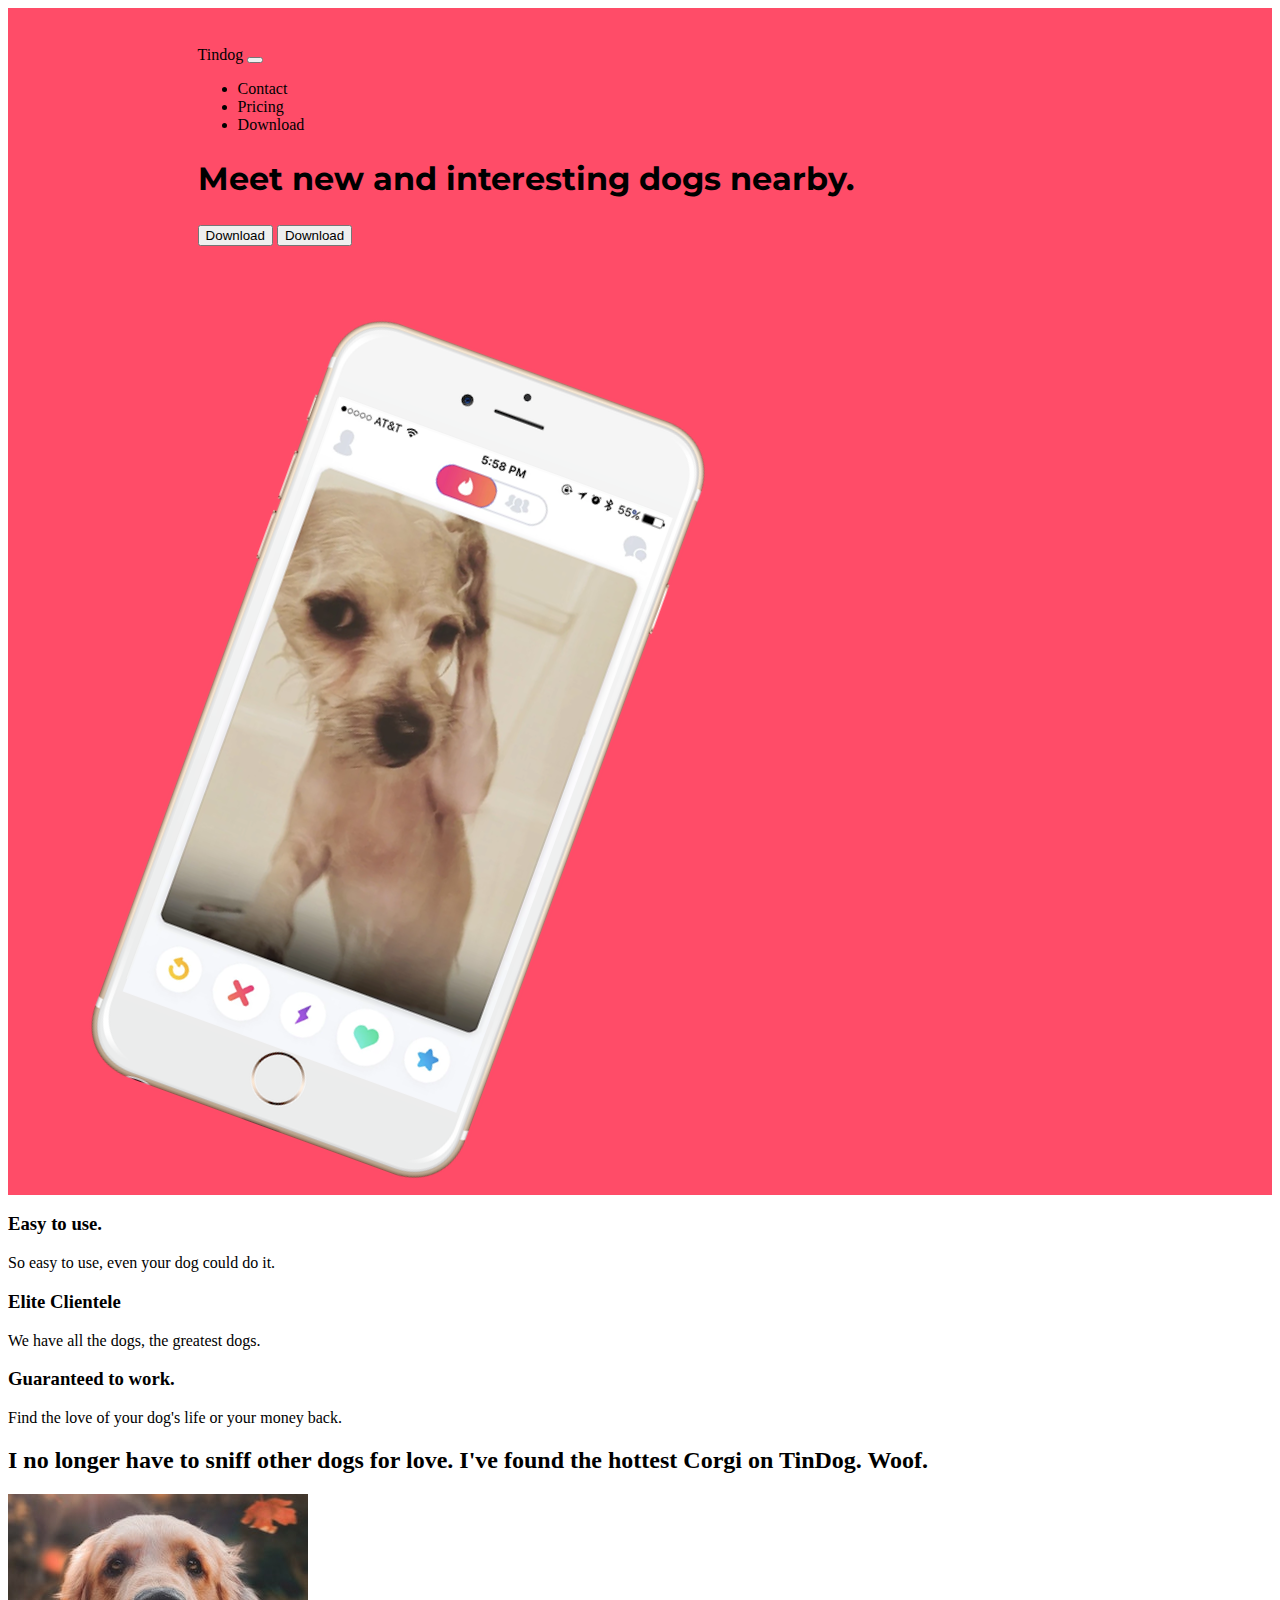
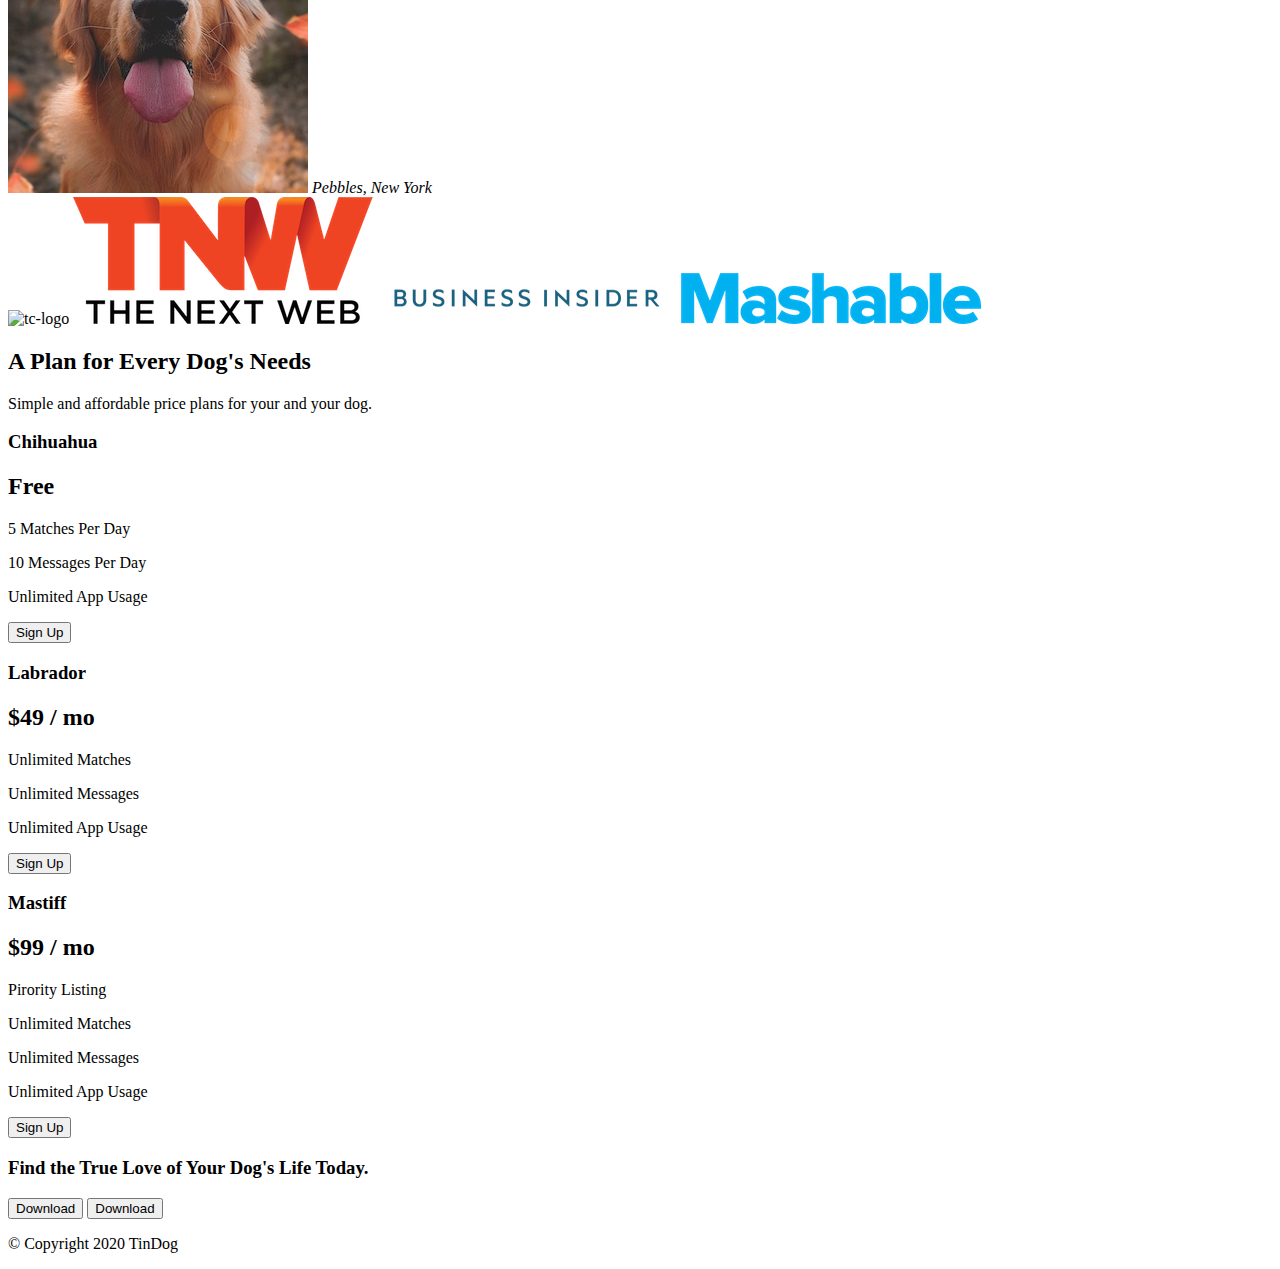
==== index.html @ 839de205 "c" ====
<!DOCTYPE html>
<html>
  <head>
    <meta charset="utf-8" />
    <title>TinDog</title>
    
    <!-- css stylesheets -->
    <link rel="stylesheet" href="css/styles.css" />
    <link rel="stylesheet" href="https://stackpath.bootstrapcdn.com/bootstrap/4.5.0/css/bootstrap.min.css" integrity="sha384-9aIt2nRpC12Uk9gS9baDl411NQApFmC26EwAOH8WgZl5MYYxFfc+NcPb1dKGj7Sk" crossorigin="anonymous"/>

    <!-- google fonts -->
    <link href="https://fonts.googleapis.com/css2?family=Montserrat:wght@900&family=Ubuntu&display=swap" rel="stylesheet">

    <!-- fontawesome -->
    <script src="https://kit.fontawesome.com/fb47c60c0a.js" crossorigin="anonymous"></script>
    
    <!-- bootstrap scripts -->
    <script src="https://code.jquery.com/jquery-3.5.1.slim.min.js" integrity="sha384-DfXdz2htPH0lsSSs5nCTpuj/zy4C+OGpamoFVy38MVBnE+IbbVYUew+OrCXaRkfj" crossorigin="anonymous"></script>
    <script src="https://cdn.jsdelivr.net/npm/popper.js@1.16.0/dist/umd/popper.min.js" integrity="sha384-Q6E9RHvbIyZFJoft+2mJbHaEWldlvI9IOYy5n3zV9zzTtmI3UksdQRVvoxMfooAo" crossorigin="anonymous"></script>
    <script src="https://stackpath.bootstrapcdn.com/bootstrap/4.5.0/js/bootstrap.min.js" integrity="sha384-OgVRvuATP1z7JjHLkuOU7Xw704+h835Lr+6QL9UvYjZE3Ipu6Tp75j7Bh/kR0JKI" crossorigin="anonymous"></script>
     
  </head>

  <body>
    <section id="title">
      <div class="container-fluid">
        <!-- Nav Bar -->
        <nav class="navbar navbar-expand-lg navbar-dark">
          <a class="navbar-brand">Tindog</a>
          <button
            class="navbar-toggler"
            type="button"
            data-toggle="collapse"
            data-target="#navbarSupportedContent"
            aria-controls="navbarSupportedContent"
            aria-expanded="false"
            aria-label="Toggle navigation"
          >
            <span class="navbar-toggler-icon"></span>
          </button>
          <div class="collapse navbar-collapse" id="navbarSupportedContent">
            <ul class="navbar-nav ml-auto">
              <li class="nav-item">
                <a class="nav-link">Contact</a>
              </li>
              <li class="nav-item">
                <a class="nav-link">Pricing</a>
              </li>
              <li class="nav-item">
                <a class="nav-link">Download</a>
              </li>
            </ul>
          </div>
        </nav>

        <!-- Title -->

        <div class="row">
          <div class="col-lg-6">
            <h1>Meet new and interesting dogs nearby.</h1>
            <button class="btn btn-dark btn-lg" type="button"><i class="fab fa-apple"></i> Download</button>
            <button class="btn btn-outline-light btn-lg" type="button"><i class="fab fa-google-play"></i> Download</button>
          </div>

          <div class="col-lg-6">
            <img class="rotate" src="images/iphone6.png" alt="iphone-mockup" />
          </div>
        </div>
      </div>
    </section>

    <!-- Features -->

    <section id="features">
      <h3>Easy to use.</h3>
      <p>So easy to use, even your dog could do it.</p>

      <h3>Elite Clientele</h3>
      <p>We have all the dogs, the greatest dogs.</p>

      <h3>Guaranteed to work.</h3>
      <p>Find the love of your dog's life or your money back.</p>
    </section>

    <!-- Testimonials -->

    <section id="testimonials">
      <h2>
        I no longer have to sniff other dogs for love. I've found the hottest
        Corgi on TinDog. Woof.
      </h2>
      <img src="images/dog-img.jpg" alt="dog-profile" />
      <em>Pebbles, New York</em>

      <!-- <h2 class="testimonial-text">My dog used to be so lonely, but with TinDog's help, they've found the love of their life. I think.</h2>
    <img class="testimonial-image" src="images/lady-img.jpg" alt="lady-profile">
    <em>Beverly, Illinois</em> -->
    </section>

    <!-- Press -->

    <section id="press">
      <img src="images/techcrunch.png" alt="tc-logo" />
      <img src="images/tnw.png" alt="tnw-logo" />
      <img src="images/bizinsider.png" alt="biz-insider-logo" />
      <img src="images/mashable.png" alt="mashable-logo" />
    </section>

    <!-- Pricing -->

    <section id="pricing">
      <h2>A Plan for Every Dog's Needs</h2>
      <p>Simple and affordable price plans for your and your dog.</p>

      <h3>Chihuahua</h3>
      <h2>Free</h2>
      <p>5 Matches Per Day</p>
      <p>10 Messages Per Day</p>
      <p>Unlimited App Usage</p>
      <button type="button">Sign Up</button>

      <h3>Labrador</h3>
      <h2>$49 / mo</h2>
      <p>Unlimited Matches</p>
      <p>Unlimited Messages</p>
      <p>Unlimited App Usage</p>
      <button type="button">Sign Up</button>

      <h3>Mastiff</h3>
      <h2>$99 / mo</h2>
      <p>Pirority Listing</p>
      <p>Unlimited Matches</p>
      <p>Unlimited Messages</p>
      <p>Unlimited App Usage</p>
      <button type="button">Sign Up</button>
    </section>

    <!-- Call to Action -->

    <section id="cta">
      <h3>Find the True Love of Your Dog's Life Today.</h3>
      <button type="button">Download</button>
      <button type="button">Download</button>
    </section>

    <!-- Footer -->

    <footer id="footer">
      <p>© Copyright 2020 TinDog</p>
    </footer>
  </body>
</html>
---- css/styles.css ----
img.rotate{
    margin-top: 100px;
    transform: rotate(20deg);
}

h1{
    font-family: "Montserrat";
    size: 3rem;
    line-height: 1.5;
}

#title{
    background-color: #ff4c68;
}

.container-fluid{
   padding: 3% 15%; 
}
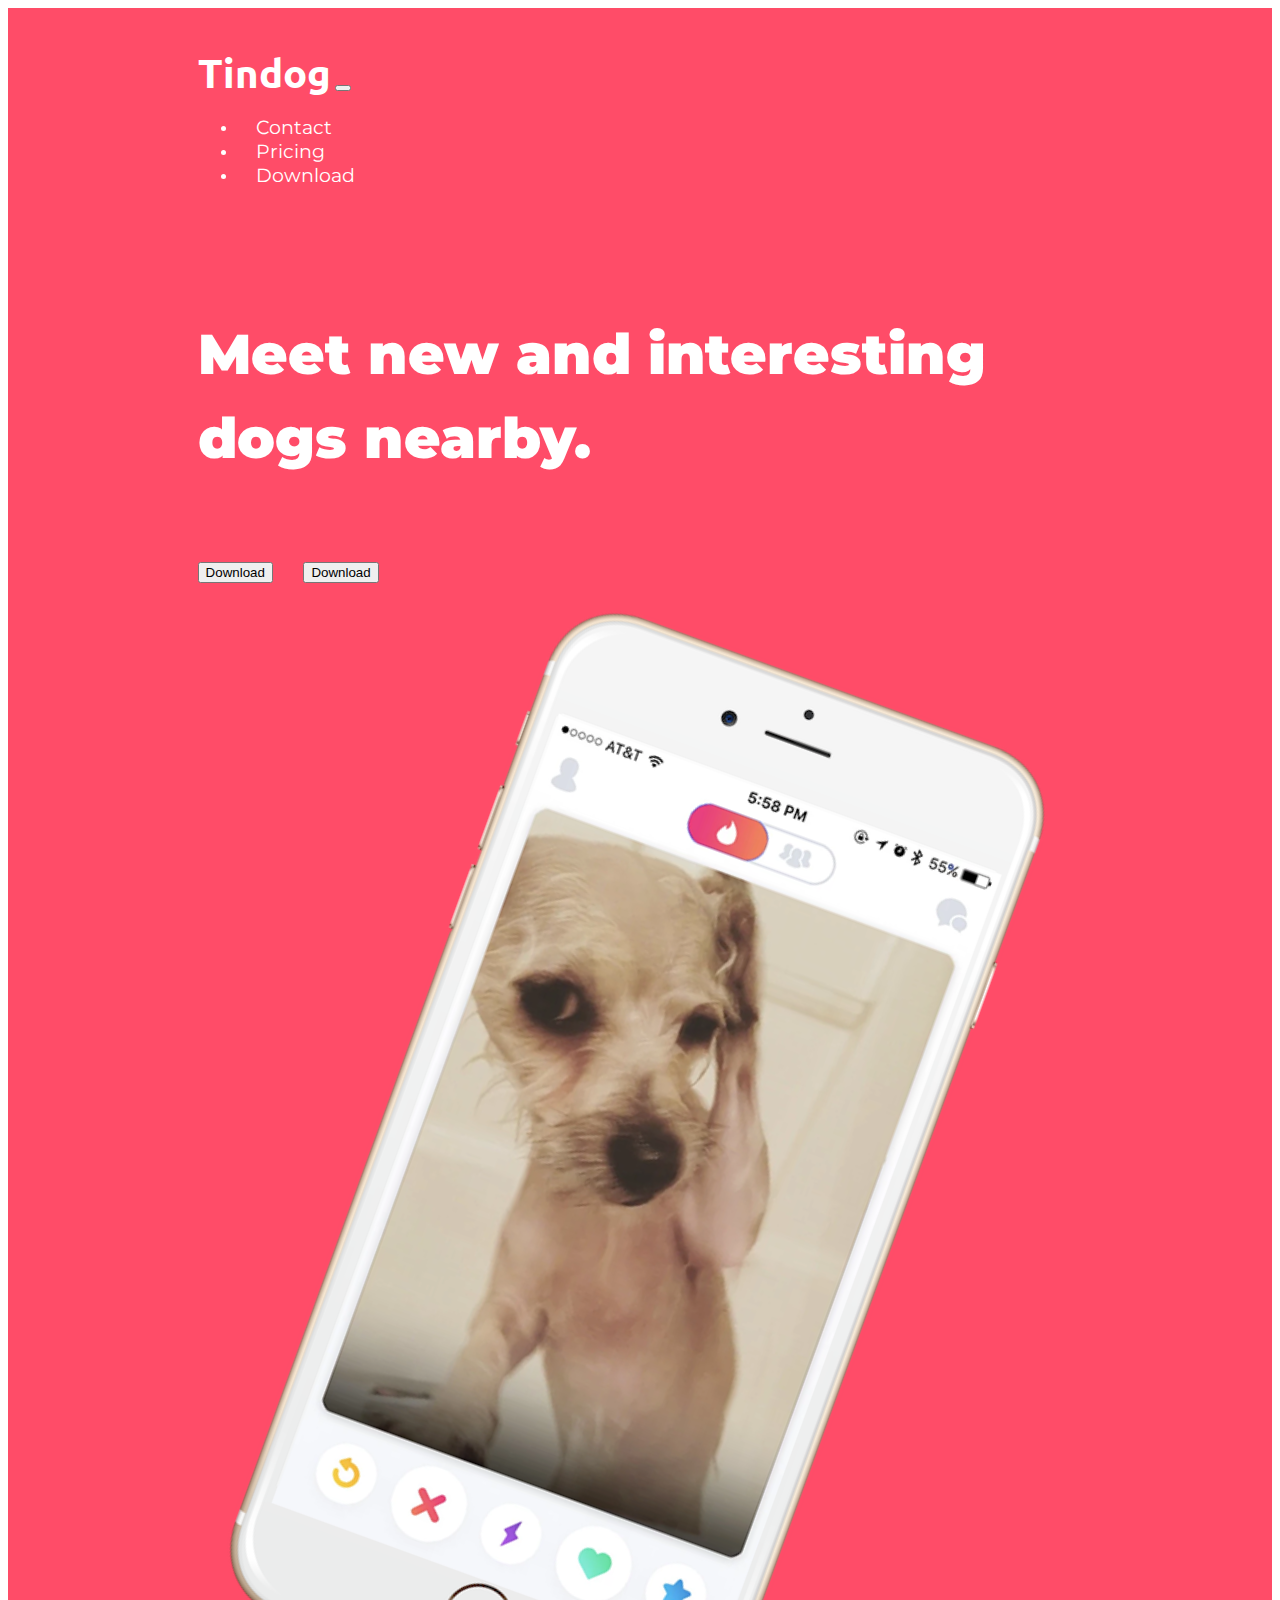
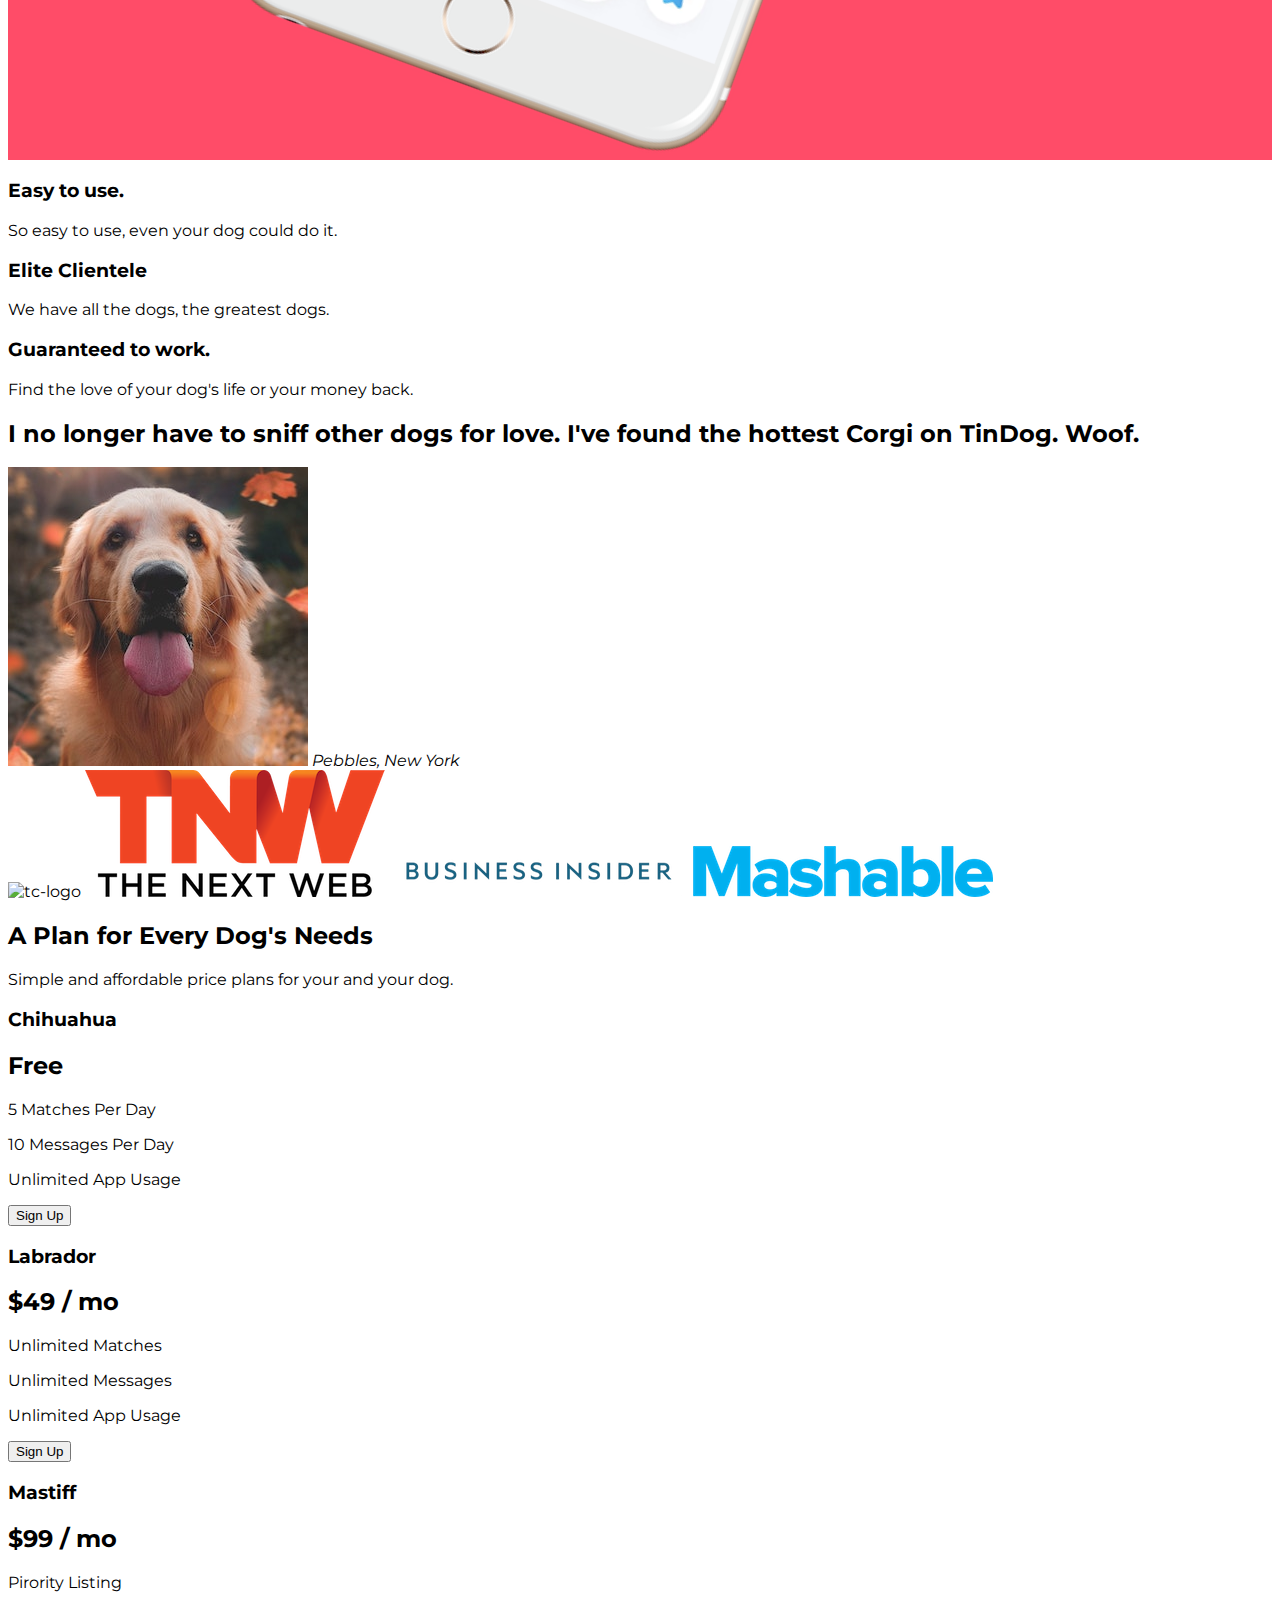
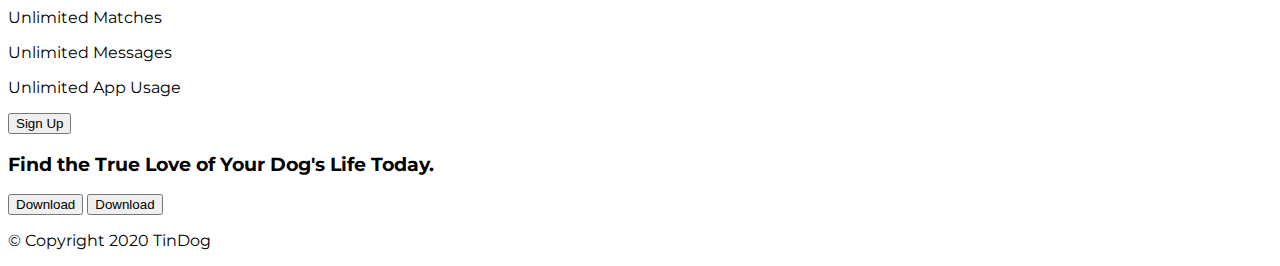
==== commit f1ba0ad7: "commit" ====
--- a/index.html
+++ b/index.html
@@ -4,28 +4,30 @@
     <meta charset="utf-8" />
     <title>TinDog</title>
     
-    <!-- css stylesheets -->
+    <!-- css stylesheets -->    
+    <link rel="stylesheet" href="https://stackpath.bootstrapcdn.com/bootstrap/4.5.0/css/bootstrap.min.css" integrity="sha384-9aIt2nRpC12Uk9gS9baDl411NQApFmC26EwAOH8WgZl5MYYxFfc+NcPb1dKGj7Sk" crossorigin="anonymous"/>
     <link rel="stylesheet" href="css/styles.css" />
-    <link rel="stylesheet" href="https://stackpath.bootstrapcdn.com/bootstrap/4.5.0/css/bootstrap.min.css" integrity="sha384-9aIt2nRpC12Uk9gS9baDl411NQApFmC26EwAOH8WgZl5MYYxFfc+NcPb1dKGj7Sk" crossorigin="anonymous"/>
 
     <!-- google fonts -->
-    <link href="https://fonts.googleapis.com/css2?family=Montserrat:wght@900&family=Ubuntu&display=swap" rel="stylesheet">
+    <link href="https://fonts.googleapis.com/css2?family=Montserrat:wght@400;900&family=Ubuntu&display=swap" rel="stylesheet">
 
     <!-- fontawesome -->
     <script src="https://kit.fontawesome.com/fb47c60c0a.js" crossorigin="anonymous"></script>
-    
+        
     <!-- bootstrap scripts -->
     <script src="https://code.jquery.com/jquery-3.5.1.slim.min.js" integrity="sha384-DfXdz2htPH0lsSSs5nCTpuj/zy4C+OGpamoFVy38MVBnE+IbbVYUew+OrCXaRkfj" crossorigin="anonymous"></script>
     <script src="https://cdn.jsdelivr.net/npm/popper.js@1.16.0/dist/umd/popper.min.js" integrity="sha384-Q6E9RHvbIyZFJoft+2mJbHaEWldlvI9IOYy5n3zV9zzTtmI3UksdQRVvoxMfooAo" crossorigin="anonymous"></script>
     <script src="https://stackpath.bootstrapcdn.com/bootstrap/4.5.0/js/bootstrap.min.js" integrity="sha384-OgVRvuATP1z7JjHLkuOU7Xw704+h835Lr+6QL9UvYjZE3Ipu6Tp75j7Bh/kR0JKI" crossorigin="anonymous"></script>
      
+    
+
   </head>
 
   <body>
     <section id="title">
       <div class="container-fluid">
         <!-- Nav Bar -->
-        <nav class="navbar navbar-expand-lg navbar-dark">
+        <nav class="navbar navbar-expand-lg navbar-dark" >
           <a class="navbar-brand">Tindog</a>
           <button
             class="navbar-toggler"
@@ -58,12 +60,12 @@
         <div class="row">
           <div class="col-lg-6">
             <h1>Meet new and interesting dogs nearby.</h1>
-            <button class="btn btn-dark btn-lg" type="button"><i class="fab fa-apple"></i> Download</button>
-            <button class="btn btn-outline-light btn-lg" type="button"><i class="fab fa-google-play"></i> Download</button>
+            <button class="btn btn-dark btn-lg download-button" type="button"><i class="fab fa-apple"></i> Download</button>
+            <button class="btn btn-outline-light btn-lg download-button" type="button"><i class="fab fa-google-play"></i> Download</button>
           </div>
 
-          <div class="col-lg-6">
-            <img class="rotate" src="images/iphone6.png" alt="iphone-mockup" />
+          <div class="col-lg-6 position">
+            <img class="rotate title-image" src="images/iphone6.png" alt="iphone-mockup" />
           </div>
         </div>
       </div>
--- a/css/styles.css
+++ b/css/styles.css
@@ -1,19 +1,60 @@
+body{
+    font-family: "Montserrat";
+}
+
 img.rotate{
-    margin-top: 100px;
     transform: rotate(20deg);
+    padding-top: 20px;
 }
 
 h1{
     font-family: "Montserrat";
-    size: 3rem;
-    line-height: 1.5;
+    font-weight: 900;    
+    font-size: 3.5rem;
+    line-height: 1.5;    
 }
 
 #title{
     background-color: #ff4c68;
+    color: white;
 }
 
 .container-fluid{
-   padding: 3% 15%; 
+    padding: 3% 15%; 
 }
 
+/* Navigation Bar */
+
+.navbar{
+    padding: 0 0 4.5rem;
+}
+
+.navbar-brand{
+    font-family: ubuntu;
+    font-size: 2.5rem;
+    font-weight: bold;    
+}
+
+.nav-item{
+    padding: 0 18px;
+}
+
+.nav-link{
+    font-size: 1.2rem;    
+}
+
+/* Download Buttons */
+
+.download-button{
+    margin: 5% 3% 5% 0;
+}
+
+/* Title image */
+
+.title-image{
+    width: 60%;
+}
+
+.position{
+    text-align: center;
+}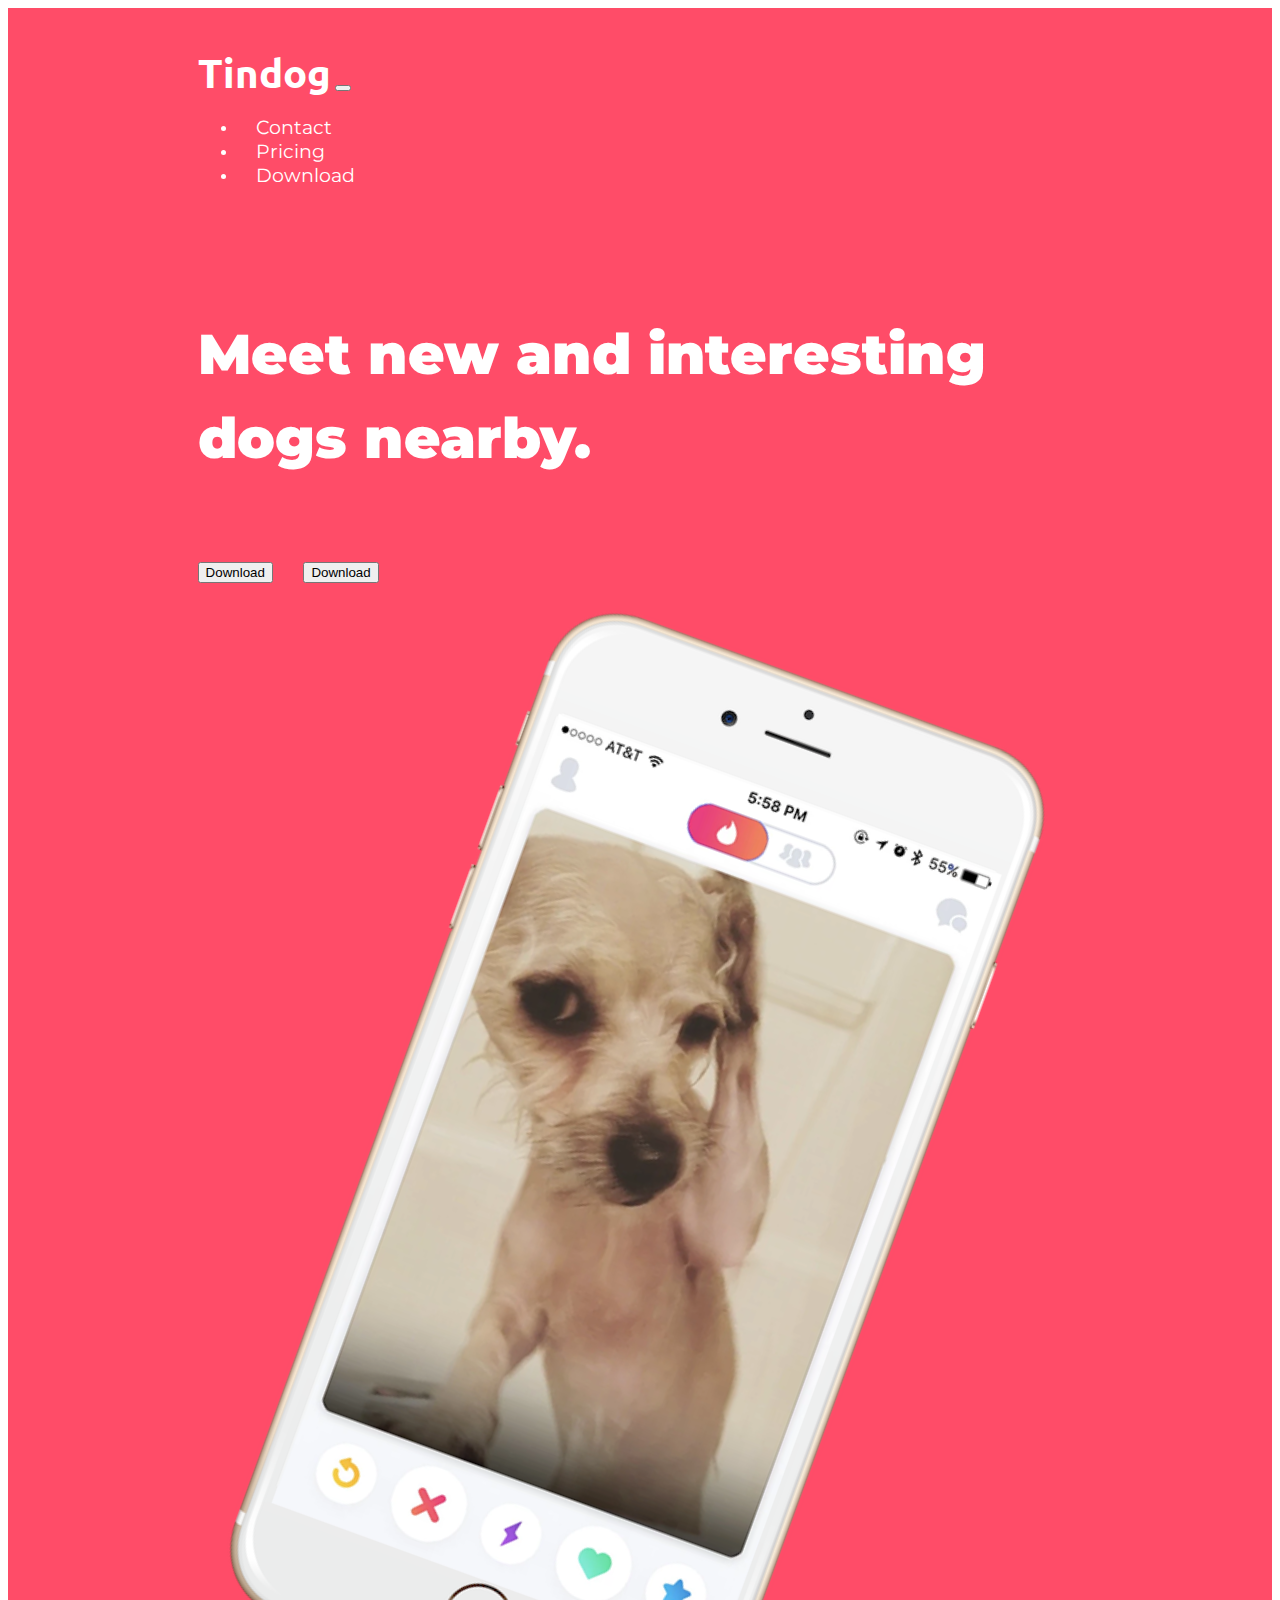
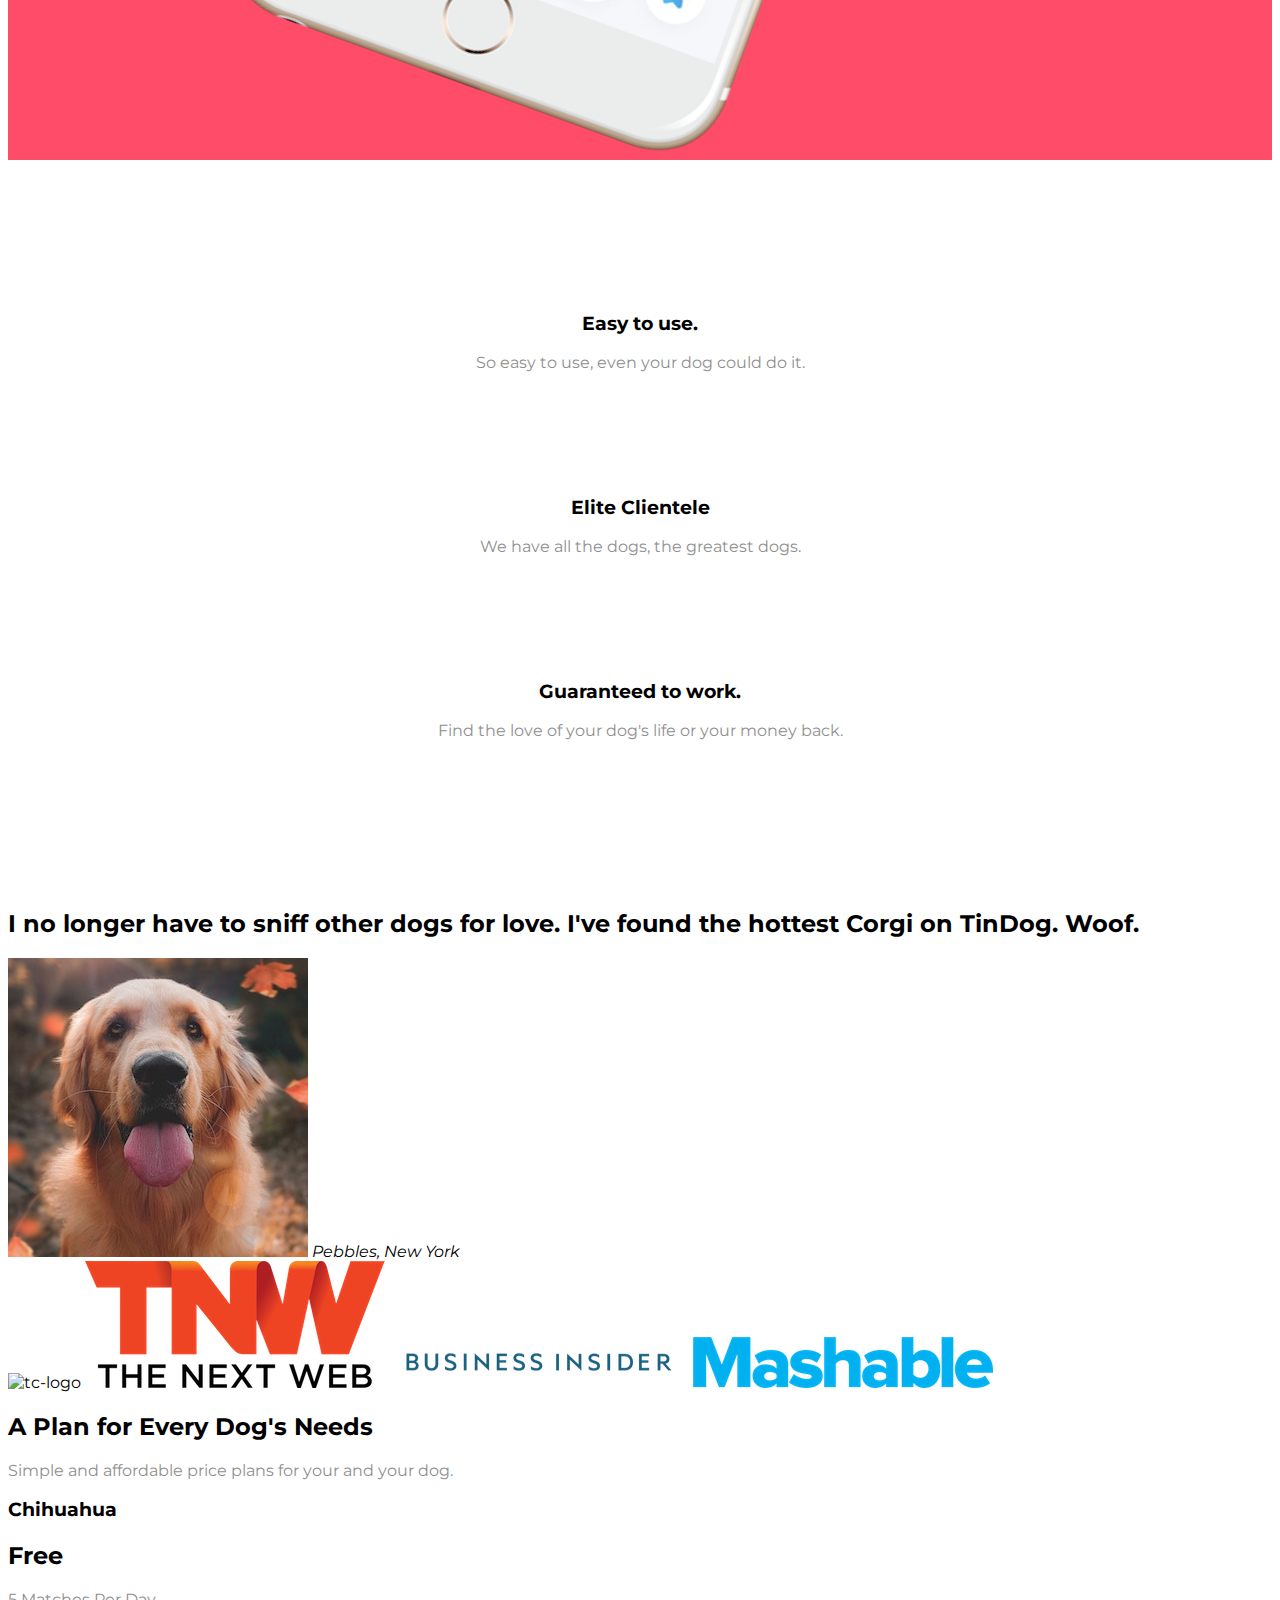
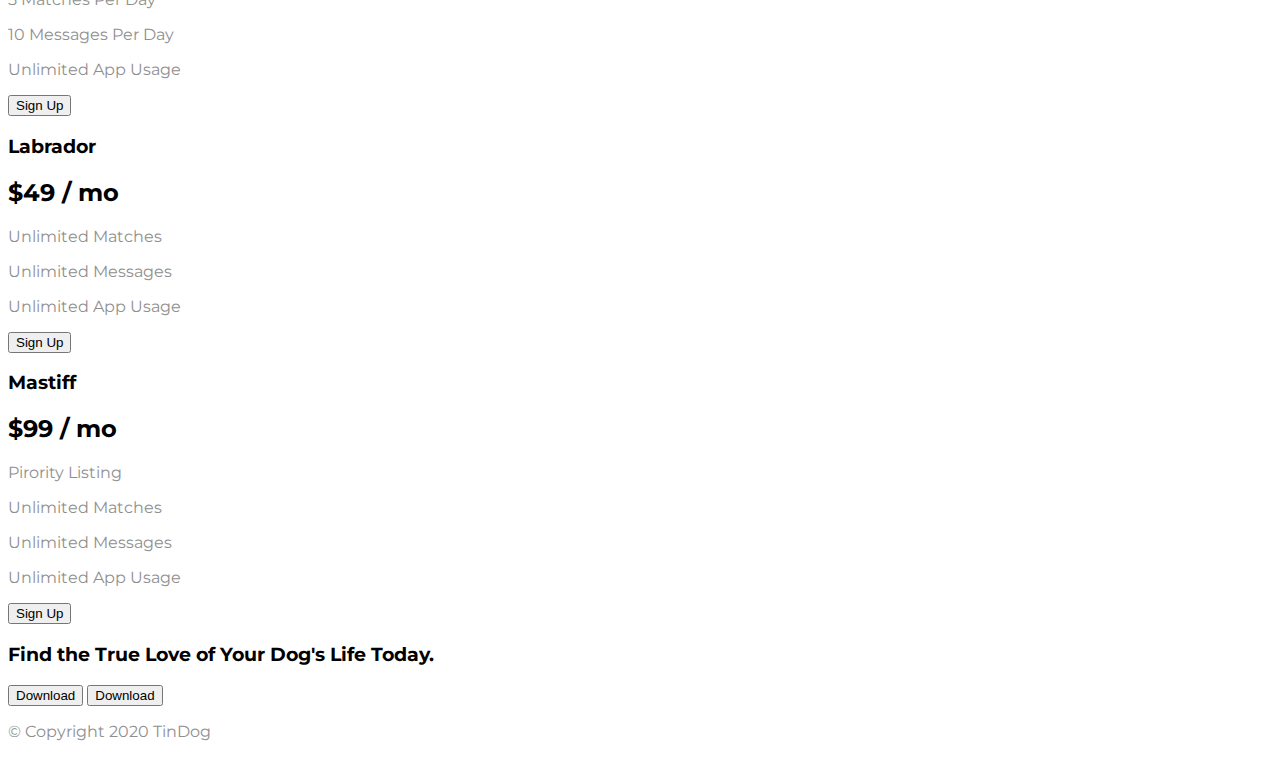
==== commit 4d16447e: "commit" ====
--- a/index.html
+++ b/index.html
@@ -1,154 +1,163 @@
 <!DOCTYPE html>
 <html>
-  <head>
-    <meta charset="utf-8" />
-    <title>TinDog</title>
-    
-    <!-- css stylesheets -->    
-    <link rel="stylesheet" href="https://stackpath.bootstrapcdn.com/bootstrap/4.5.0/css/bootstrap.min.css" integrity="sha384-9aIt2nRpC12Uk9gS9baDl411NQApFmC26EwAOH8WgZl5MYYxFfc+NcPb1dKGj7Sk" crossorigin="anonymous"/>
-    <link rel="stylesheet" href="css/styles.css" />
 
-    <!-- google fonts -->
-    <link href="https://fonts.googleapis.com/css2?family=Montserrat:wght@400;900&family=Ubuntu&display=swap" rel="stylesheet">
+<head>
+  <meta charset="utf-8" />
+  <title>TinDog</title>
 
-    <!-- fontawesome -->
-    <script src="https://kit.fontawesome.com/fb47c60c0a.js" crossorigin="anonymous"></script>
-        
-    <!-- bootstrap scripts -->
-    <script src="https://code.jquery.com/jquery-3.5.1.slim.min.js" integrity="sha384-DfXdz2htPH0lsSSs5nCTpuj/zy4C+OGpamoFVy38MVBnE+IbbVYUew+OrCXaRkfj" crossorigin="anonymous"></script>
-    <script src="https://cdn.jsdelivr.net/npm/popper.js@1.16.0/dist/umd/popper.min.js" integrity="sha384-Q6E9RHvbIyZFJoft+2mJbHaEWldlvI9IOYy5n3zV9zzTtmI3UksdQRVvoxMfooAo" crossorigin="anonymous"></script>
-    <script src="https://stackpath.bootstrapcdn.com/bootstrap/4.5.0/js/bootstrap.min.js" integrity="sha384-OgVRvuATP1z7JjHLkuOU7Xw704+h835Lr+6QL9UvYjZE3Ipu6Tp75j7Bh/kR0JKI" crossorigin="anonymous"></script>
-     
-    
+  <!-- css stylesheets -->    
+  <link rel="stylesheet" href="https://stackpath.bootstrapcdn.com/bootstrap/4.5.0/css/bootstrap.min.css" integrity="sha384-9aIt2nRpC12Uk9gS9baDl411NQApFmC26EwAOH8WgZl5MYYxFfc+NcPb1dKGj7Sk" crossorigin="anonymous"/>
+  <link rel="stylesheet" href="css/styles.css" />
 
-  </head>
+  <!-- google fonts -->
+  <link href="https://fonts.googleapis.com/css2?family=Montserrat:wght@400;900&family=Ubuntu&display=swap" rel="stylesheet">
 
-  <body>
-    <section id="title">
-      <div class="container-fluid">
-        <!-- Nav Bar -->
-        <nav class="navbar navbar-expand-lg navbar-dark" >
-          <a class="navbar-brand">Tindog</a>
-          <button
-            class="navbar-toggler"
-            type="button"
-            data-toggle="collapse"
-            data-target="#navbarSupportedContent"
-            aria-controls="navbarSupportedContent"
-            aria-expanded="false"
-            aria-label="Toggle navigation"
-          >
-            <span class="navbar-toggler-icon"></span>
-          </button>
-          <div class="collapse navbar-collapse" id="navbarSupportedContent">
-            <ul class="navbar-nav ml-auto">
-              <li class="nav-item">
-                <a class="nav-link">Contact</a>
-              </li>
-              <li class="nav-item">
-                <a class="nav-link">Pricing</a>
-              </li>
-              <li class="nav-item">
-                <a class="nav-link">Download</a>
-              </li>
-            </ul>
-          </div>
-        </nav>
+  <!-- fontawesome -->
+  <script src="https://kit.fontawesome.com/fb47c60c0a.js" crossorigin="anonymous"></script>
+      
+  <!-- bootstrap scripts -->
+  <script src="https://code.jquery.com/jquery-3.5.1.slim.min.js" integrity="sha384-DfXdz2htPH0lsSSs5nCTpuj/zy4C+OGpamoFVy38MVBnE+IbbVYUew+OrCXaRkfj" crossorigin="anonymous"></script>
+  <script src="https://cdn.jsdelivr.net/npm/popper.js@1.16.0/dist/umd/popper.min.js" integrity="sha384-Q6E9RHvbIyZFJoft+2mJbHaEWldlvI9IOYy5n3zV9zzTtmI3UksdQRVvoxMfooAo" crossorigin="anonymous"></script>
+  <script src="https://stackpath.bootstrapcdn.com/bootstrap/4.5.0/js/bootstrap.min.js" integrity="sha384-OgVRvuATP1z7JjHLkuOU7Xw704+h835Lr+6QL9UvYjZE3Ipu6Tp75j7Bh/kR0JKI" crossorigin="anonymous"></script>
+   
 
-        <!-- Title -->
+</head>
 
-        <div class="row">
-          <div class="col-lg-6">
-            <h1>Meet new and interesting dogs nearby.</h1>
-            <button class="btn btn-dark btn-lg download-button" type="button"><i class="fab fa-apple"></i> Download</button>
-            <button class="btn btn-outline-light btn-lg download-button" type="button"><i class="fab fa-google-play"></i> Download</button>
-          </div>
+<body>
+  <section id="title">
+    <div class="container-fluid">
+      <!-- Nav Bar -->
+      <nav class="navbar navbar-expand-lg navbar-dark">
+        <a class="navbar-brand">Tindog</a>
+        <button class="navbar-toggler" type="button" data-toggle="collapse" data-target="#navbarSupportedContent"
+          aria-controls="navbarSupportedContent" aria-expanded="false" aria-label="Toggle navigation">
+          <span class="navbar-toggler-icon"></span>
+        </button>
+        <div class="collapse navbar-collapse" id="navbarSupportedContent">
+          <ul class="navbar-nav ml-auto">
+            <li class="nav-item">
+              <a class="nav-link">Contact</a>
+            </li>
+            <li class="nav-item">
+              <a class="nav-link">Pricing</a>
+            </li>
+            <li class="nav-item">
+              <a class="nav-link">Download</a>
+            </li>
+          </ul>
+        </div>
+      </nav>
 
-          <div class="col-lg-6 position">
-            <img class="rotate title-image" src="images/iphone6.png" alt="iphone-mockup" />
-          </div>
+      <!-- Title -->
+
+      <div class="row">
+        <div class="col-lg-6 ">
+          <h1>Meet new and interesting dogs nearby.</h1>
+          <button class="btn btn-dark btn-lg download-button" type="button"><i class="fab fa-apple"></i>
+            Download</button>
+          <button class="btn btn-outline-light btn-lg download-button" type="button"><i class="fab fa-google-play"></i>
+            Download</button>
+        </div>
+
+        <div class="col-lg-6 position">
+          <img class="rotate title-image" src="images/iphone6.png" alt="iphone-mockup" />
         </div>
       </div>
-    </section>
+    </div>
+  </section>
 
-    <!-- Features -->
+  <!-- Features -->
 
-    <section id="features">
-      <h3>Easy to use.</h3>
-      <p>So easy to use, even your dog could do it.</p>
+  <section id="features">
+    <div class="row">
+      <div class="feature-box col-lg-4">
+        <i class="fas fa-check-circle fa-4x icon"></i>
+        <h3 class="features">Easy to use.</h3>
+        <p class="color">So easy to use, even your dog could do it.</p>
+      </div>
 
-      <h3>Elite Clientele</h3>
-      <p>We have all the dogs, the greatest dogs.</p>
+      <div class="feature-box col-lg-4">
+        <i class="fas fa-bullseye fa-4x icon"></i>
+        <h3 class="features">Elite Clientele</h3>
+        <p class="color">We have all the dogs, the greatest dogs.</p>
+      </div>
 
-      <h3>Guaranteed to work.</h3>
-      <p>Find the love of your dog's life or your money back.</p>
-    </section>
+      <div class="feature-box col-lg-4">
+        <i class="fas fa-heart fa-4x icon"></i>
+        <h3 class="features">Guaranteed to work.</h3>
+        <p class="color">Find the love of your dog's life or your money back.</p>
+      </div>
+    </div>
 
-    <!-- Testimonials -->
 
-    <section id="testimonials">
-      <h2>
-        I no longer have to sniff other dogs for love. I've found the hottest
-        Corgi on TinDog. Woof.
-      </h2>
-      <img src="images/dog-img.jpg" alt="dog-profile" />
-      <em>Pebbles, New York</em>
+  </section>
 
-      <!-- <h2 class="testimonial-text">My dog used to be so lonely, but with TinDog's help, they've found the love of their life. I think.</h2>
+  <!-- Testimonials -->
+
+  <section id="testimonials">
+    <h2>
+      I no longer have to sniff other dogs for love. I've found the hottest
+      Corgi on TinDog. Woof.
+    </h2>
+    <img src="images/dog-img.jpg" alt="dog-profile" />
+    <em>Pebbles, New York</em>
+
+    <!-- <h2 class="testimonial-text">My dog used to be so lonely, but with TinDog's help, they've found the love of their life. I think.</h2>
     <img class="testimonial-image" src="images/lady-img.jpg" alt="lady-profile">
     <em>Beverly, Illinois</em> -->
-    </section>
+  </section>
 
-    <!-- Press -->
+  <!-- Press -->
 
-    <section id="press">
-      <img src="images/techcrunch.png" alt="tc-logo" />
-      <img src="images/tnw.png" alt="tnw-logo" />
-      <img src="images/bizinsider.png" alt="biz-insider-logo" />
-      <img src="images/mashable.png" alt="mashable-logo" />
-    </section>
+  <section id="press">
+    <img src="images/techcrunch.png" alt="tc-logo" />
+    <img src="images/tnw.png" alt="tnw-logo" />
+    <img src="images/bizinsider.png" alt="biz-insider-logo" />
+    <img src="images/mashable.png" alt="mashable-logo" />
+  </section>
 
-    <!-- Pricing -->
+  <!-- Pricing -->
 
-    <section id="pricing">
-      <h2>A Plan for Every Dog's Needs</h2>
-      <p>Simple and affordable price plans for your and your dog.</p>
+  <section id="pricing">
+    <h2>A Plan for Every Dog's Needs</h2>
+    <p>Simple and affordable price plans for your and your dog.</p>
 
-      <h3>Chihuahua</h3>
-      <h2>Free</h2>
-      <p>5 Matches Per Day</p>
-      <p>10 Messages Per Day</p>
-      <p>Unlimited App Usage</p>
-      <button type="button">Sign Up</button>
+    <h3>Chihuahua</h3>
+    <h2>Free</h2>
+    <p>5 Matches Per Day</p>
+    <p>10 Messages Per Day</p>
+    <p>Unlimited App Usage</p>
+    <button type="button">Sign Up</button>
 
-      <h3>Labrador</h3>
-      <h2>$49 / mo</h2>
-      <p>Unlimited Matches</p>
-      <p>Unlimited Messages</p>
-      <p>Unlimited App Usage</p>
-      <button type="button">Sign Up</button>
+    <h3>Labrador</h3>
+    <h2>$49 / mo</h2>
+    <p>Unlimited Matches</p>
+    <p>Unlimited Messages</p>
+    <p>Unlimited App Usage</p>
+    <button type="button">Sign Up</button>
 
-      <h3>Mastiff</h3>
-      <h2>$99 / mo</h2>
-      <p>Pirority Listing</p>
-      <p>Unlimited Matches</p>
-      <p>Unlimited Messages</p>
-      <p>Unlimited App Usage</p>
-      <button type="button">Sign Up</button>
-    </section>
+    <h3>Mastiff</h3>
+    <h2>$99 / mo</h2>
+    <p>Pirority Listing</p>
+    <p>Unlimited Matches</p>
+    <p>Unlimited Messages</p>
+    <p>Unlimited App Usage</p>
+    <button type="button">Sign Up</button>
+  </section>
 
-    <!-- Call to Action -->
+  <!-- Call to Action -->
 
-    <section id="cta">
-      <h3>Find the True Love of Your Dog's Life Today.</h3>
-      <button type="button">Download</button>
-      <button type="button">Download</button>
-    </section>
+  <section id="cta">
+    <h3>Find the True Love of Your Dog's Life Today.</h3>
+    <button type="button">Download</button>
+    <button type="button">Download</button>
+  </section>
 
-    <!-- Footer -->
+  <!-- Footer -->
 
-    <footer id="footer">
-      <p>© Copyright 2020 TinDog</p>
-    </footer>
-  </body>
-</html>
+  <footer id="footer">
+    <p>© Copyright 2020 TinDog</p>
+  </footer>
+</body>
+
+</html>--- a/css/styles.css
+++ b/css/styles.css
@@ -12,6 +12,15 @@
     font-weight: 900;    
     font-size: 3.5rem;
     line-height: 1.5;    
+}
+
+h3{
+    font-family: "Montserrat";
+    font-weight: 700;
+}
+
+p{
+    color: #8f8f8f
 }
 
 #title{
@@ -57,4 +66,24 @@
 
 .position{
     text-align: center;
+}
+
+/* Features */
+
+#features {
+    padding: 7% 15%;
+}
+
+.feature-box {
+    text-align: center;
+    padding: 5%;
+}
+
+.fas{
+    color: #ef8172;
+    margin-bottom: 1rem;
+}
+
+.fas:hover{
+    color: #ff4c68
 }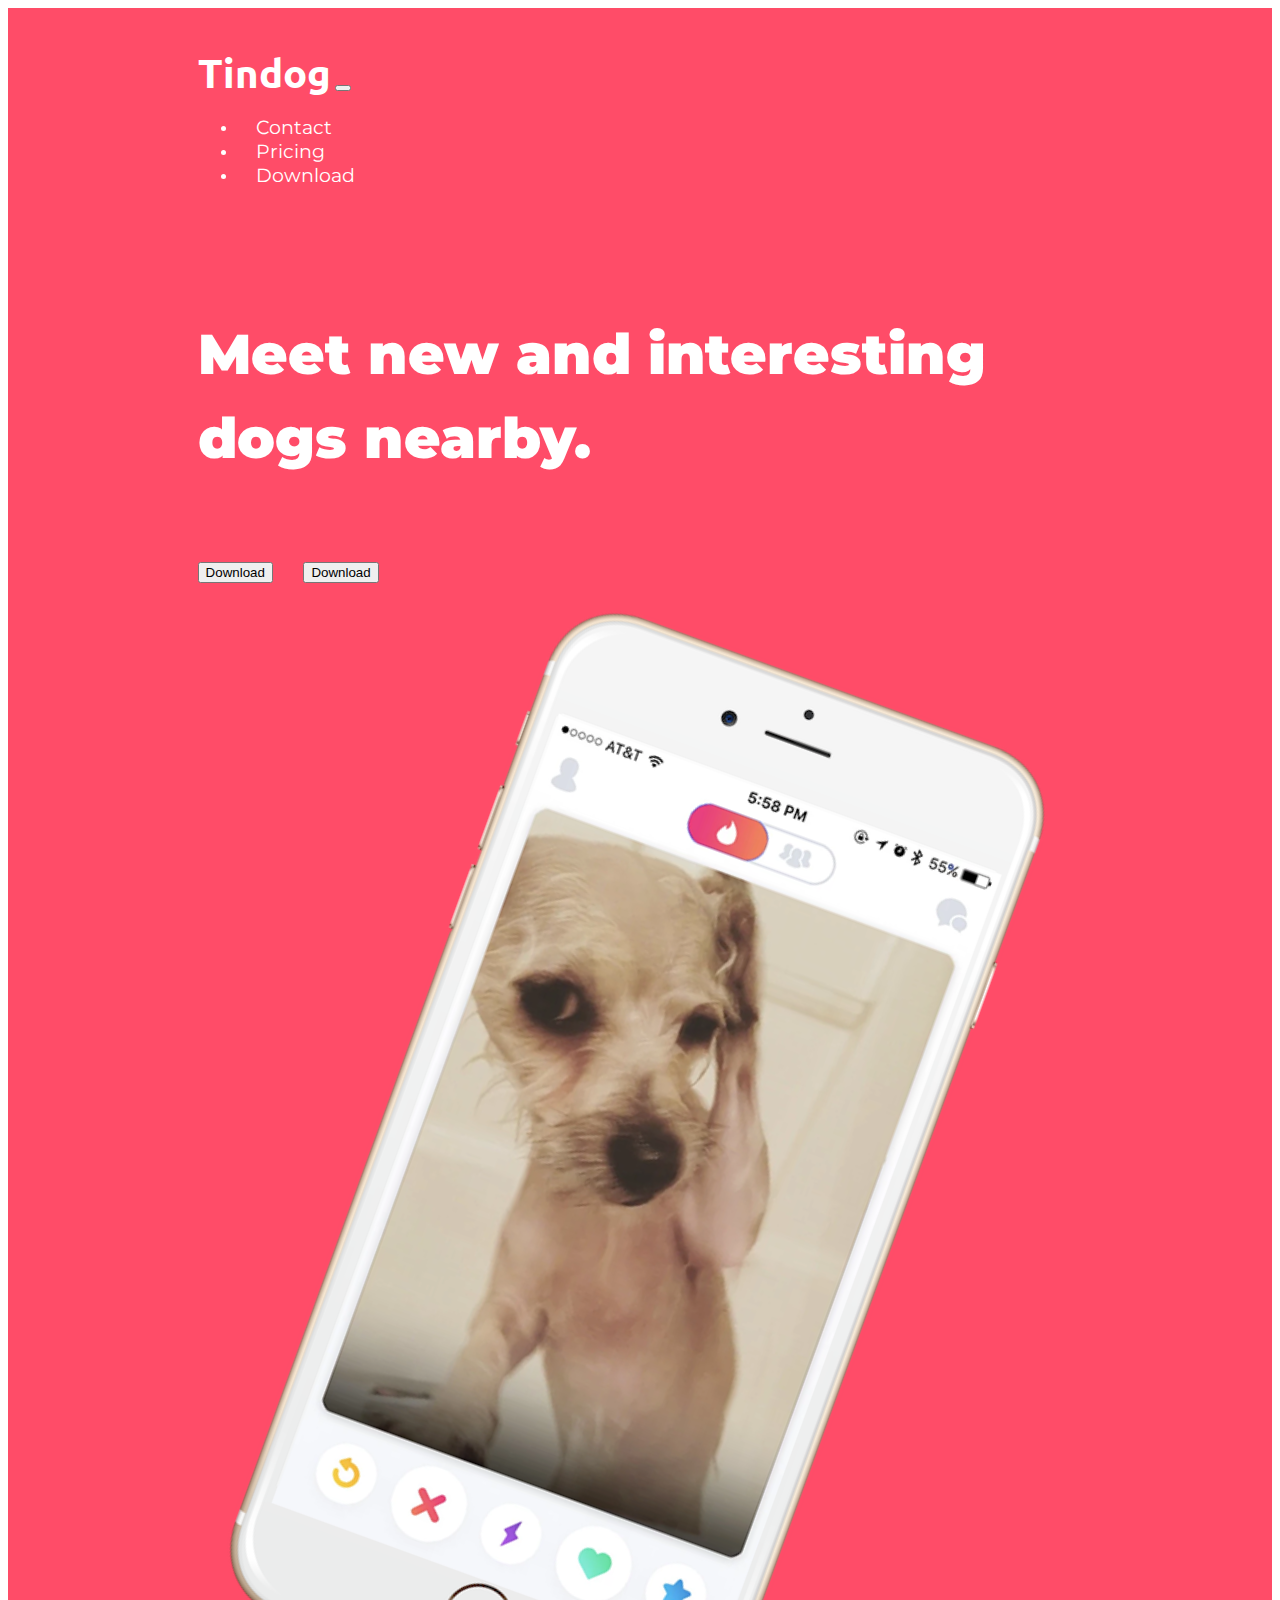
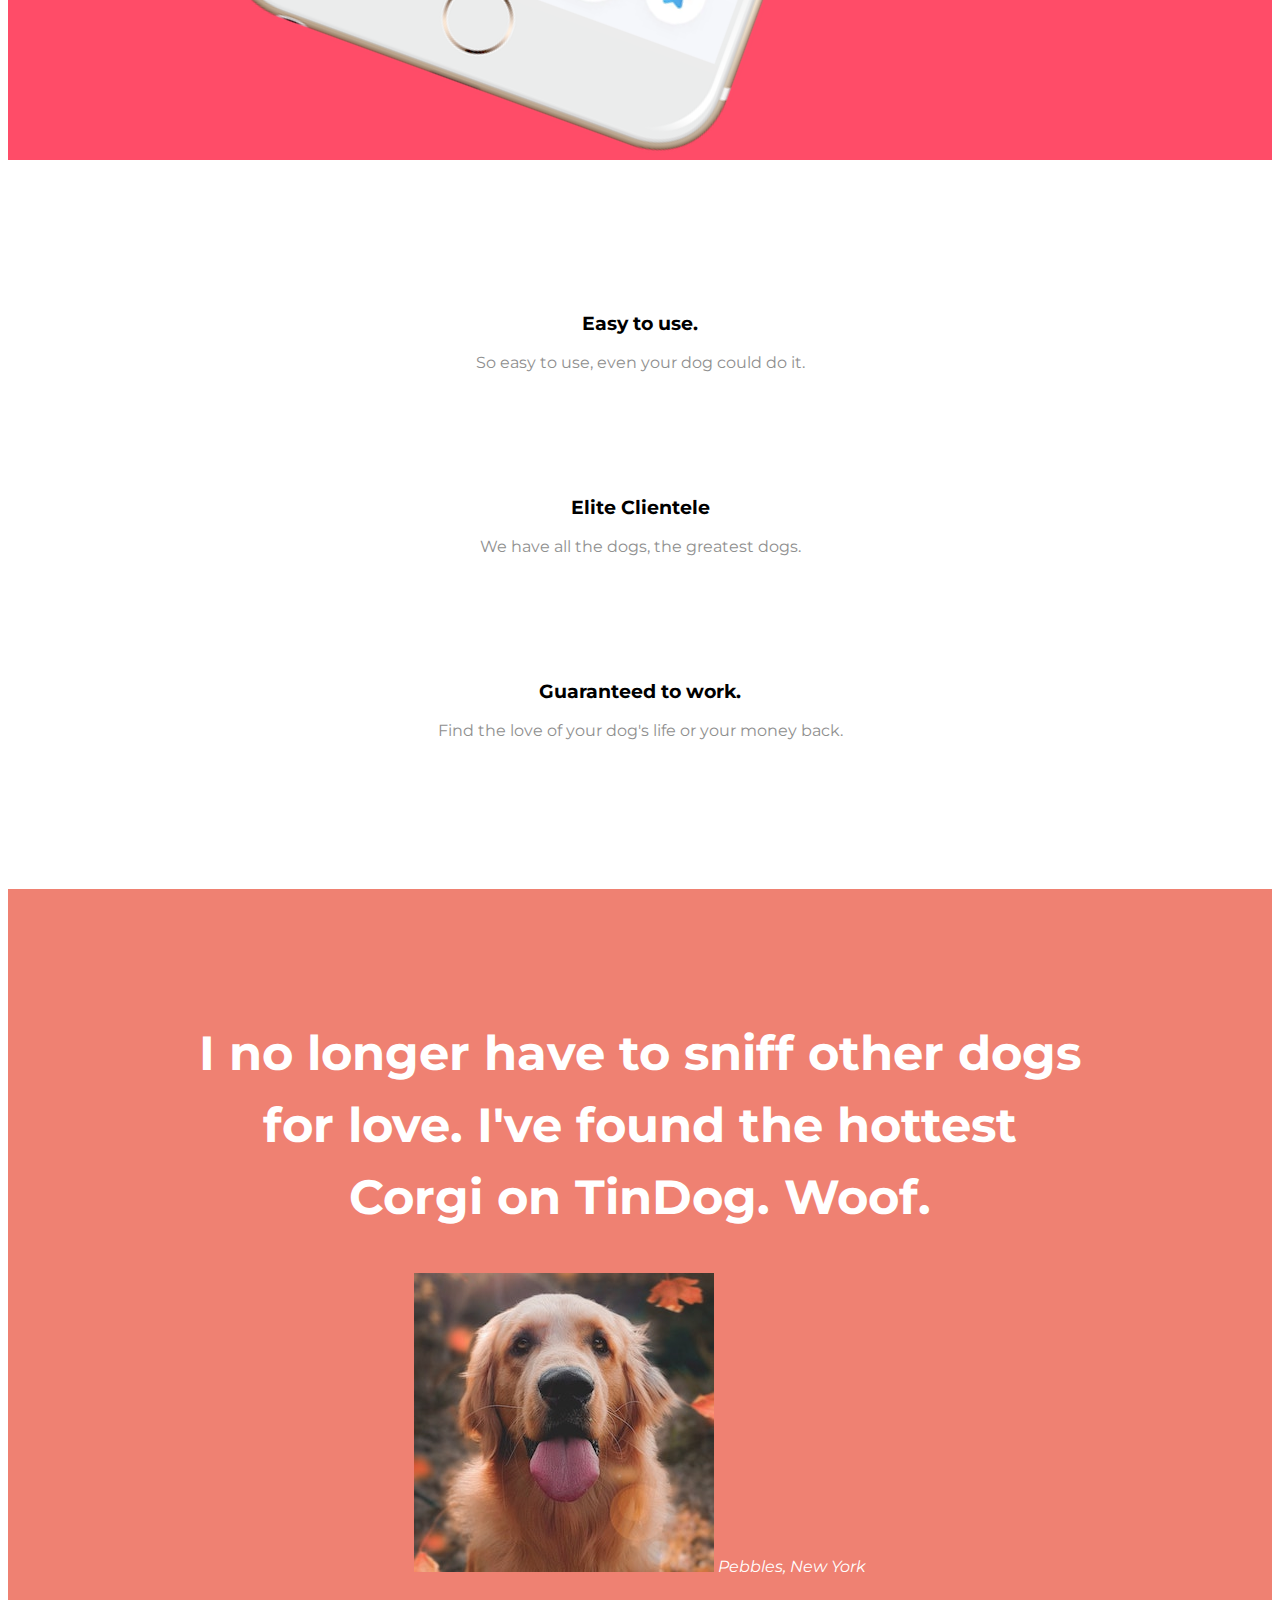
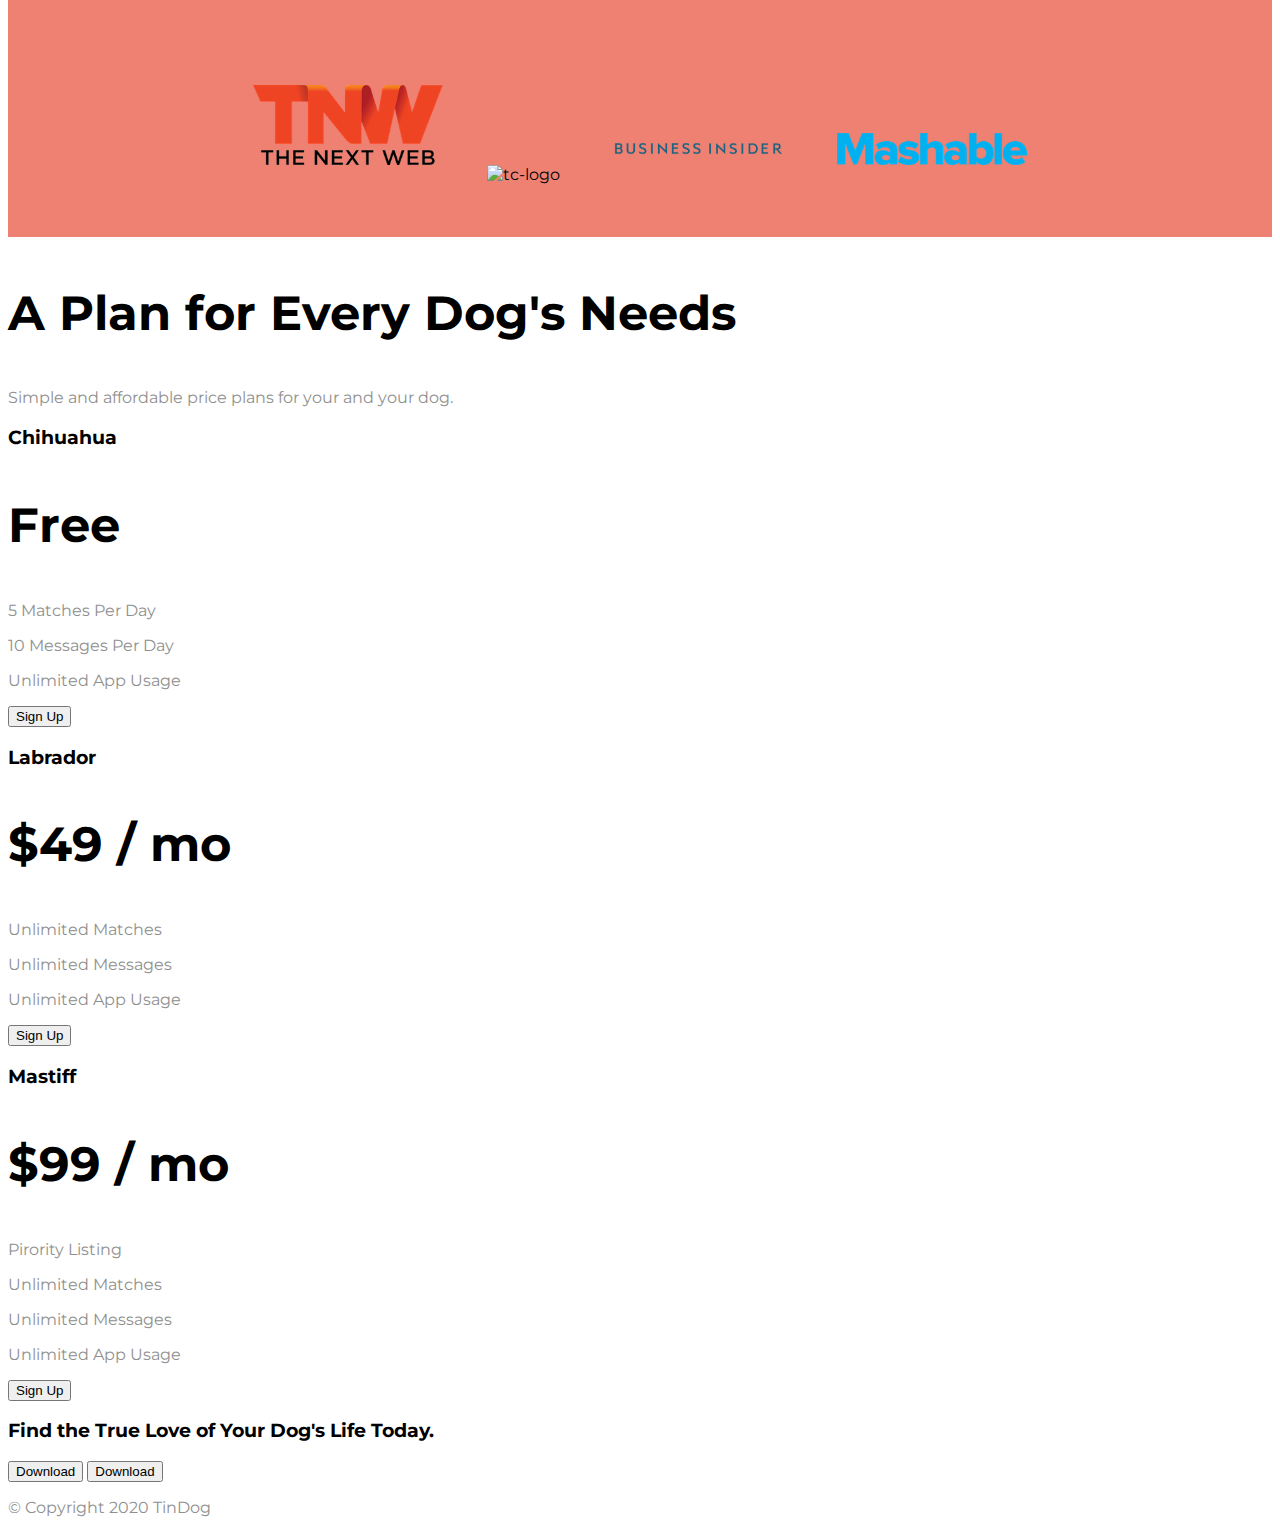
==== commit d14f498d: "commit" ====
--- a/index.html
+++ b/index.html
@@ -99,7 +99,7 @@
       I no longer have to sniff other dogs for love. I've found the hottest
       Corgi on TinDog. Woof.
     </h2>
-    <img src="images/dog-img.jpg" alt="dog-profile" />
+    <img class="testimonial-ima" src="images/dog-img.jpg" alt="dog-profile" />
     <em>Pebbles, New York</em>
 
     <!-- <h2 class="testimonial-text">My dog used to be so lonely, but with TinDog's help, they've found the love of their life. I think.</h2>
@@ -110,10 +110,10 @@
   <!-- Press -->
 
   <section id="press">
-    <img src="images/techcrunch.png" alt="tc-logo" />
-    <img src="images/tnw.png" alt="tnw-logo" />
-    <img src="images/bizinsider.png" alt="biz-insider-logo" />
-    <img src="images/mashable.png" alt="mashable-logo" />
+    <img class="press-logo" src="images/tnw.png" alt="tnw-logo" />
+    <img class="press-logo" src="images/techcrunch.png" alt="tc-logo" />
+    <img class="press-logo" src="images/bizinsider.png" alt="biz-insider-logo" />
+    <img class="press-logo" src="images/mashable.png" alt="mashable-logo" />
   </section>
 
   <!-- Pricing -->
--- a/css/styles.css
+++ b/css/styles.css
@@ -12,6 +12,13 @@
     font-weight: 900;    
     font-size: 3.5rem;
     line-height: 1.5;    
+}
+
+h2{
+    font-family: "Montserrat";
+    font-weight: 700;
+    font-size: 3rem;  
+    line-height: 1.5;  
 }
 
 h3{
@@ -85,5 +92,32 @@
 }
 
 .fas:hover{
-    color: #ff4c68
+    color: #ff4c68;
+}
+
+/* Testimonials Station*/
+
+#testimonials{
+  padding: 7% 15%;
+  text-align: center;
+  background-color:#ef8172;
+  color: white;
+}
+
+.testimonial-image{
+    width: 100px;
+    border-radius: 100%;
+    margin: 20px;
+}
+
+#press{
+    background-color: #ef8172;
+    text-align: center;
+    padding-bottom: 3%;
+    size: 50%;
+}
+
+.press-logo{
+    width: 15%;
+    margin: 20px 20px 15px;
 }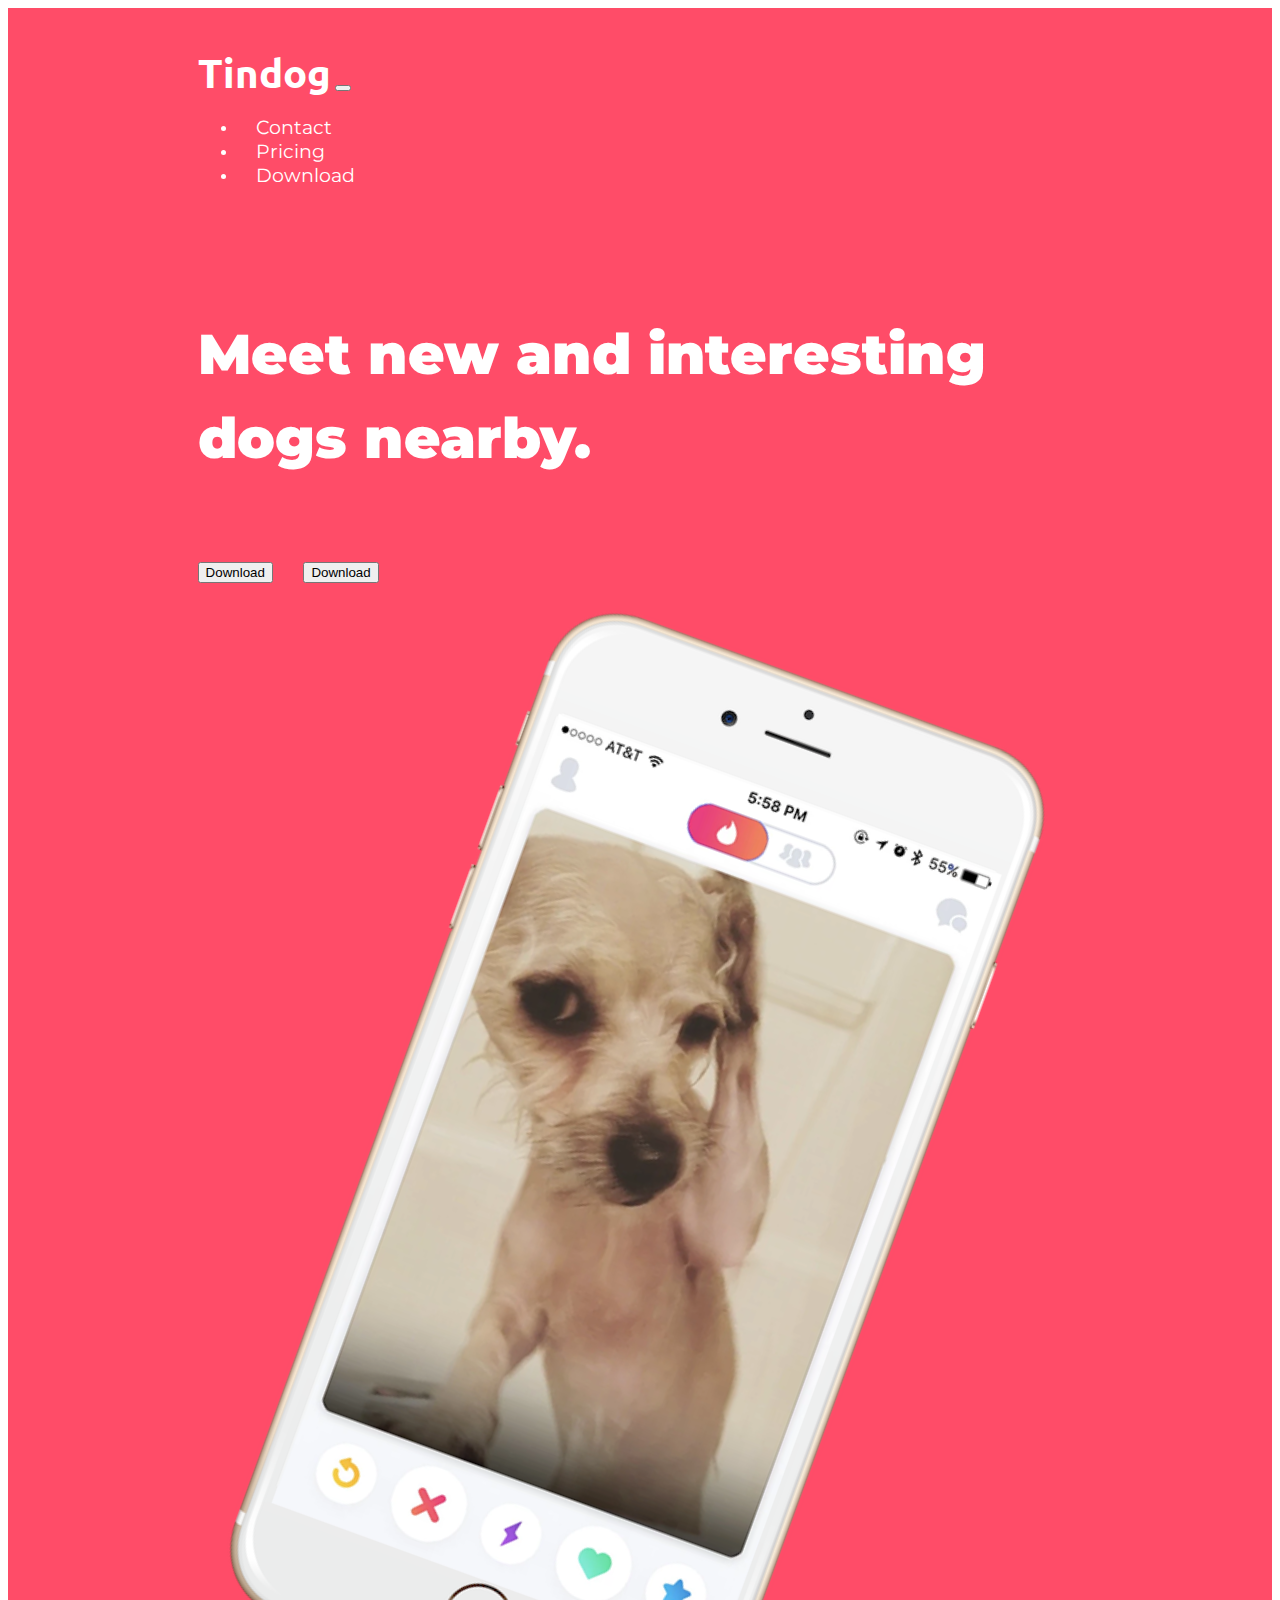
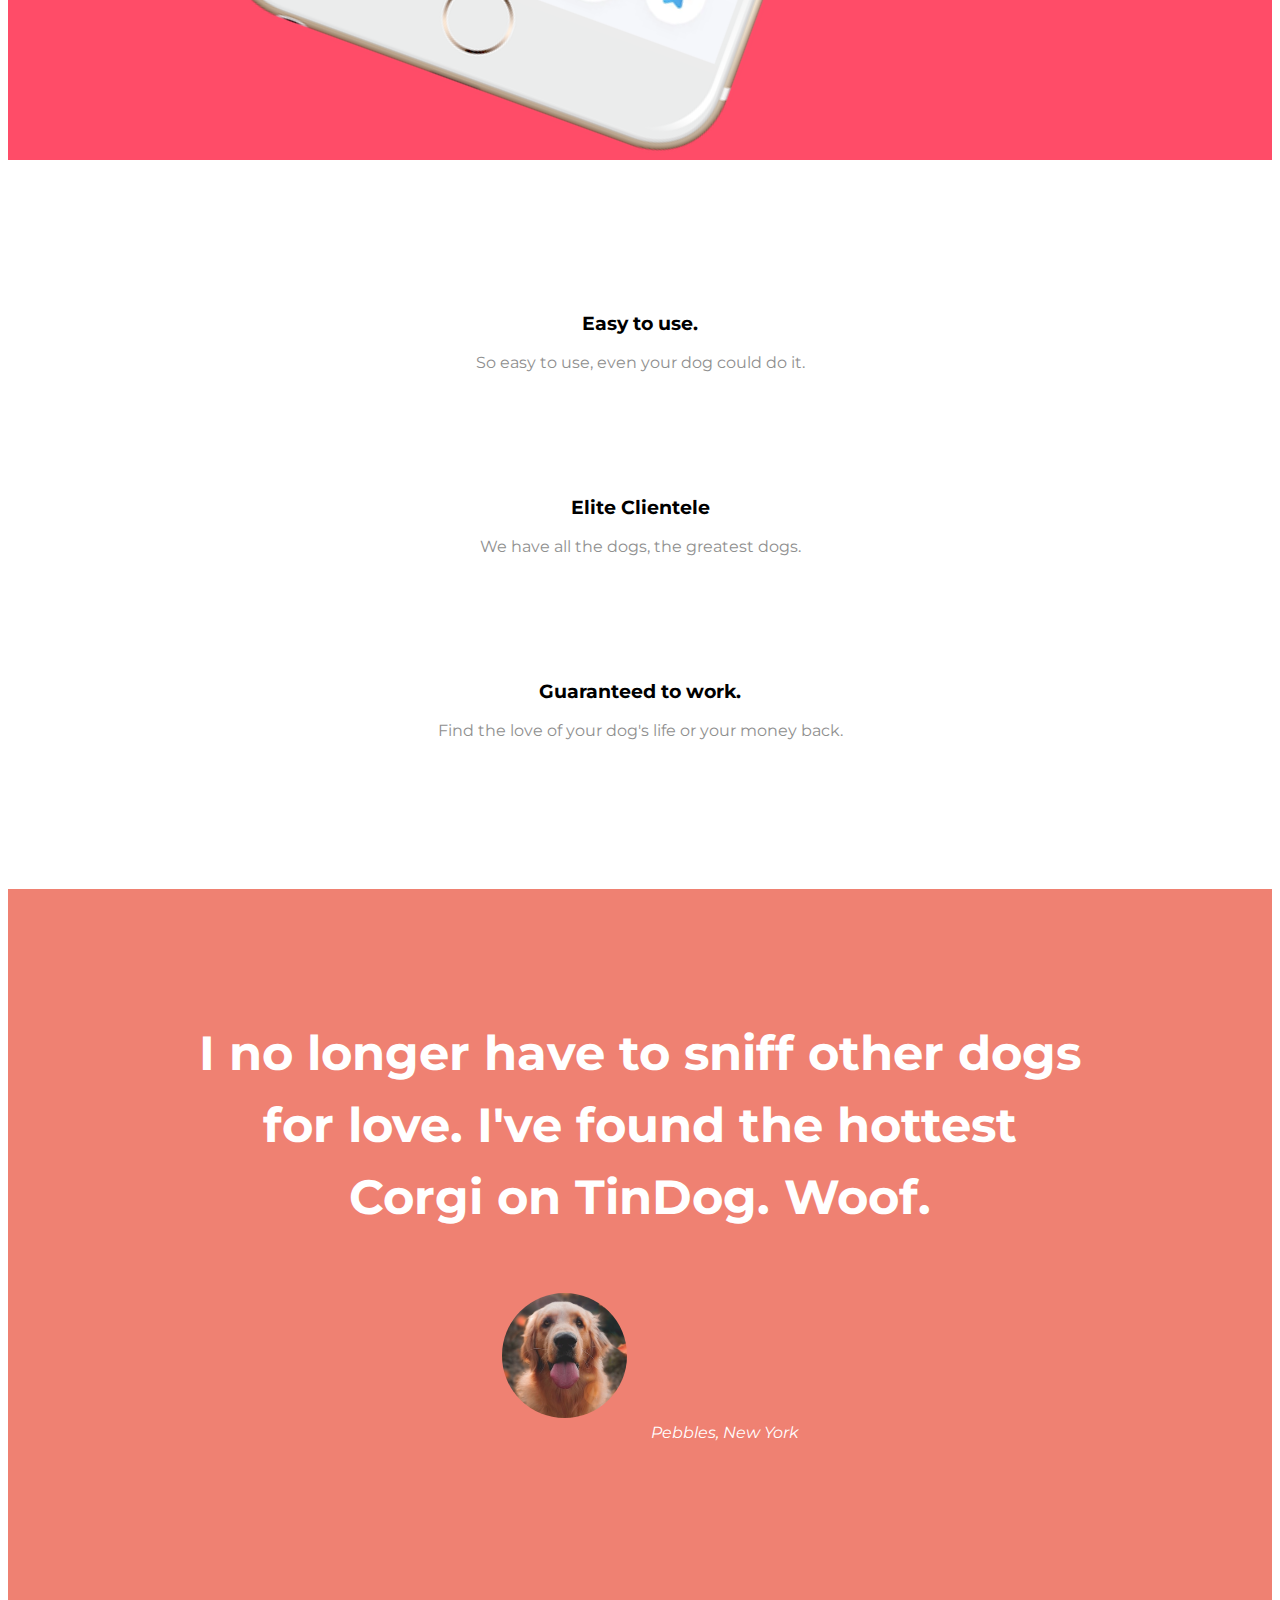
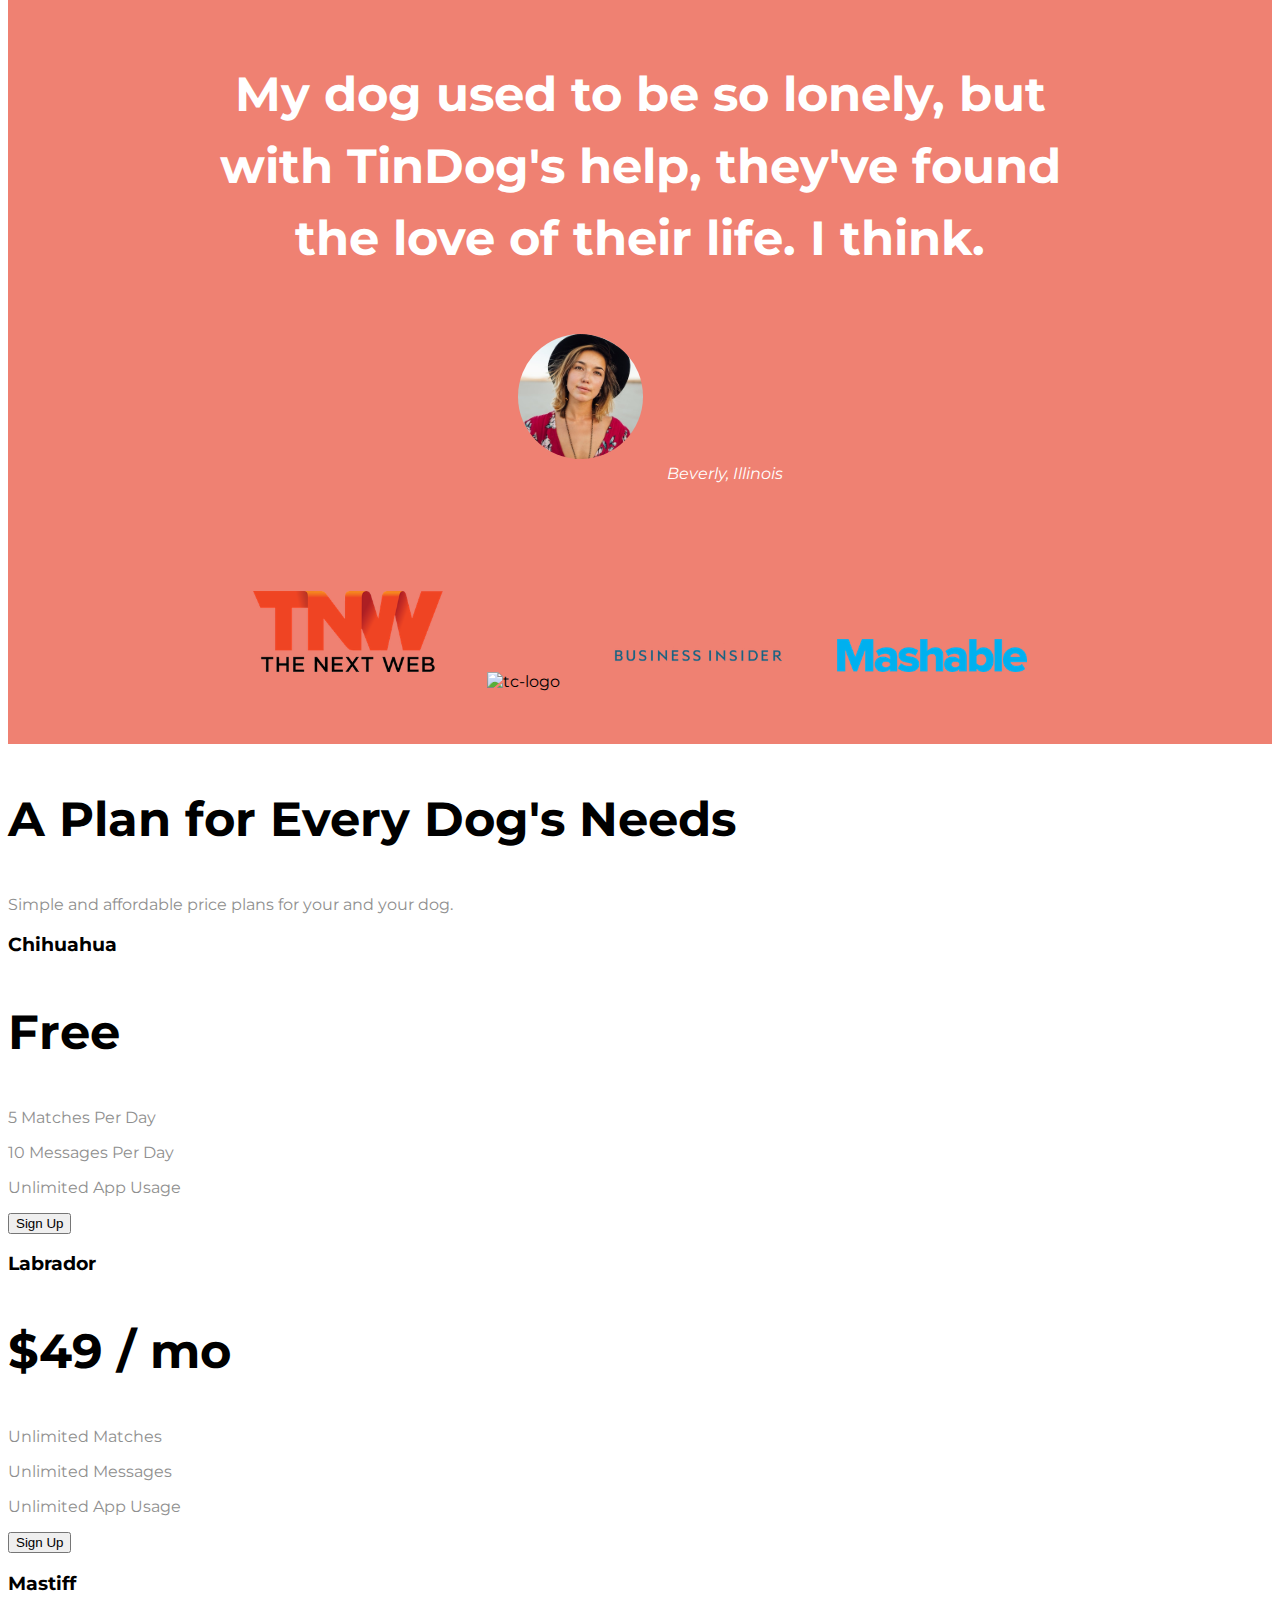
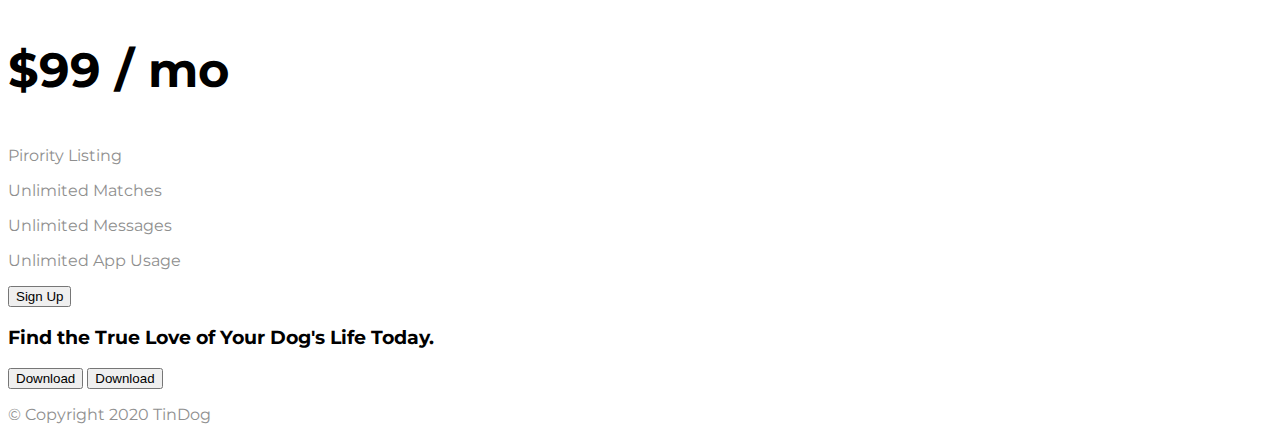
==== commit 4296b705: "commit" ====
--- a/index.html
+++ b/index.html
@@ -95,16 +95,37 @@
   <!-- Testimonials -->
 
   <section id="testimonials">
-    <h2>
-      I no longer have to sniff other dogs for love. I've found the hottest
-      Corgi on TinDog. Woof.
-    </h2>
-    <img class="testimonial-ima" src="images/dog-img.jpg" alt="dog-profile" />
-    <em>Pebbles, New York</em>
 
-    <!-- <h2 class="testimonial-text">My dog used to be so lonely, but with TinDog's help, they've found the love of their life. I think.</h2>
-    <img class="testimonial-image" src="images/lady-img.jpg" alt="lady-profile">
-    <em>Beverly, Illinois</em> -->
+    <div
+      id="testimonial-carousel"
+      class="carousel slide"
+      data-ride="false"
+    >
+      <div class="carousel-inner">
+        <div class="carousel-item active">
+          <h2>
+            I no longer have to sniff other dogs for love. I've found the hottest
+            Corgi on TinDog. Woof.
+          </h2>
+          <img class="testimonial-image" src="images/dog-img.jpg" alt="dog-profile" />
+          <em>Pebbles, New York</em>
+        </div>
+
+        <div class="carousel-item">          
+          <h2 class="testimonial-text">My dog used to be so lonely, but with TinDog's help, they've found the love of their life. I think.</h2>
+          <img class="testimonial-image" src="images/lady-img.jpg" alt="lady-profile">
+          <em>Beverly, Illinois</em>
+        </div>
+        
+        <a class="carousel-control-prev" href="#testimonial-carousel" role="button" data-slide="prev">
+          <span class="carousel-control-prev-icon"></span>
+        </a>
+        <a class="carousel-control-next" href="#testimonial-carousel" role="button" data-slide="next">
+          <span class="carousel-control-next-icon"></span>
+        </a>
+        
+      </div>      
+    </div>
   </section>
 
   <!-- Press -->
@@ -115,6 +136,9 @@
     <img class="press-logo" src="images/bizinsider.png" alt="biz-insider-logo" />
     <img class="press-logo" src="images/mashable.png" alt="mashable-logo" />
   </section>
+
+
+
 
   <!-- Pricing -->
 
--- a/css/styles.css
+++ b/css/styles.css
@@ -95,21 +95,25 @@
     color: #ff4c68;
 }
 
-/* Testimonials Station*/
+/* Testimonial Station*/
 
 #testimonials{
-  padding: 7% 15%;
   text-align: center;
   background-color:#ef8172;
   color: white;
 }
 
+.carousel-item{
+    padding: 7% 15%;
+}
+
 .testimonial-image{
-    width: 100px;
+    width: 125px;
     border-radius: 100%;
     margin: 20px;
 }
 
+/* Press */
 #press{
     background-color: #ef8172;
     text-align: center;
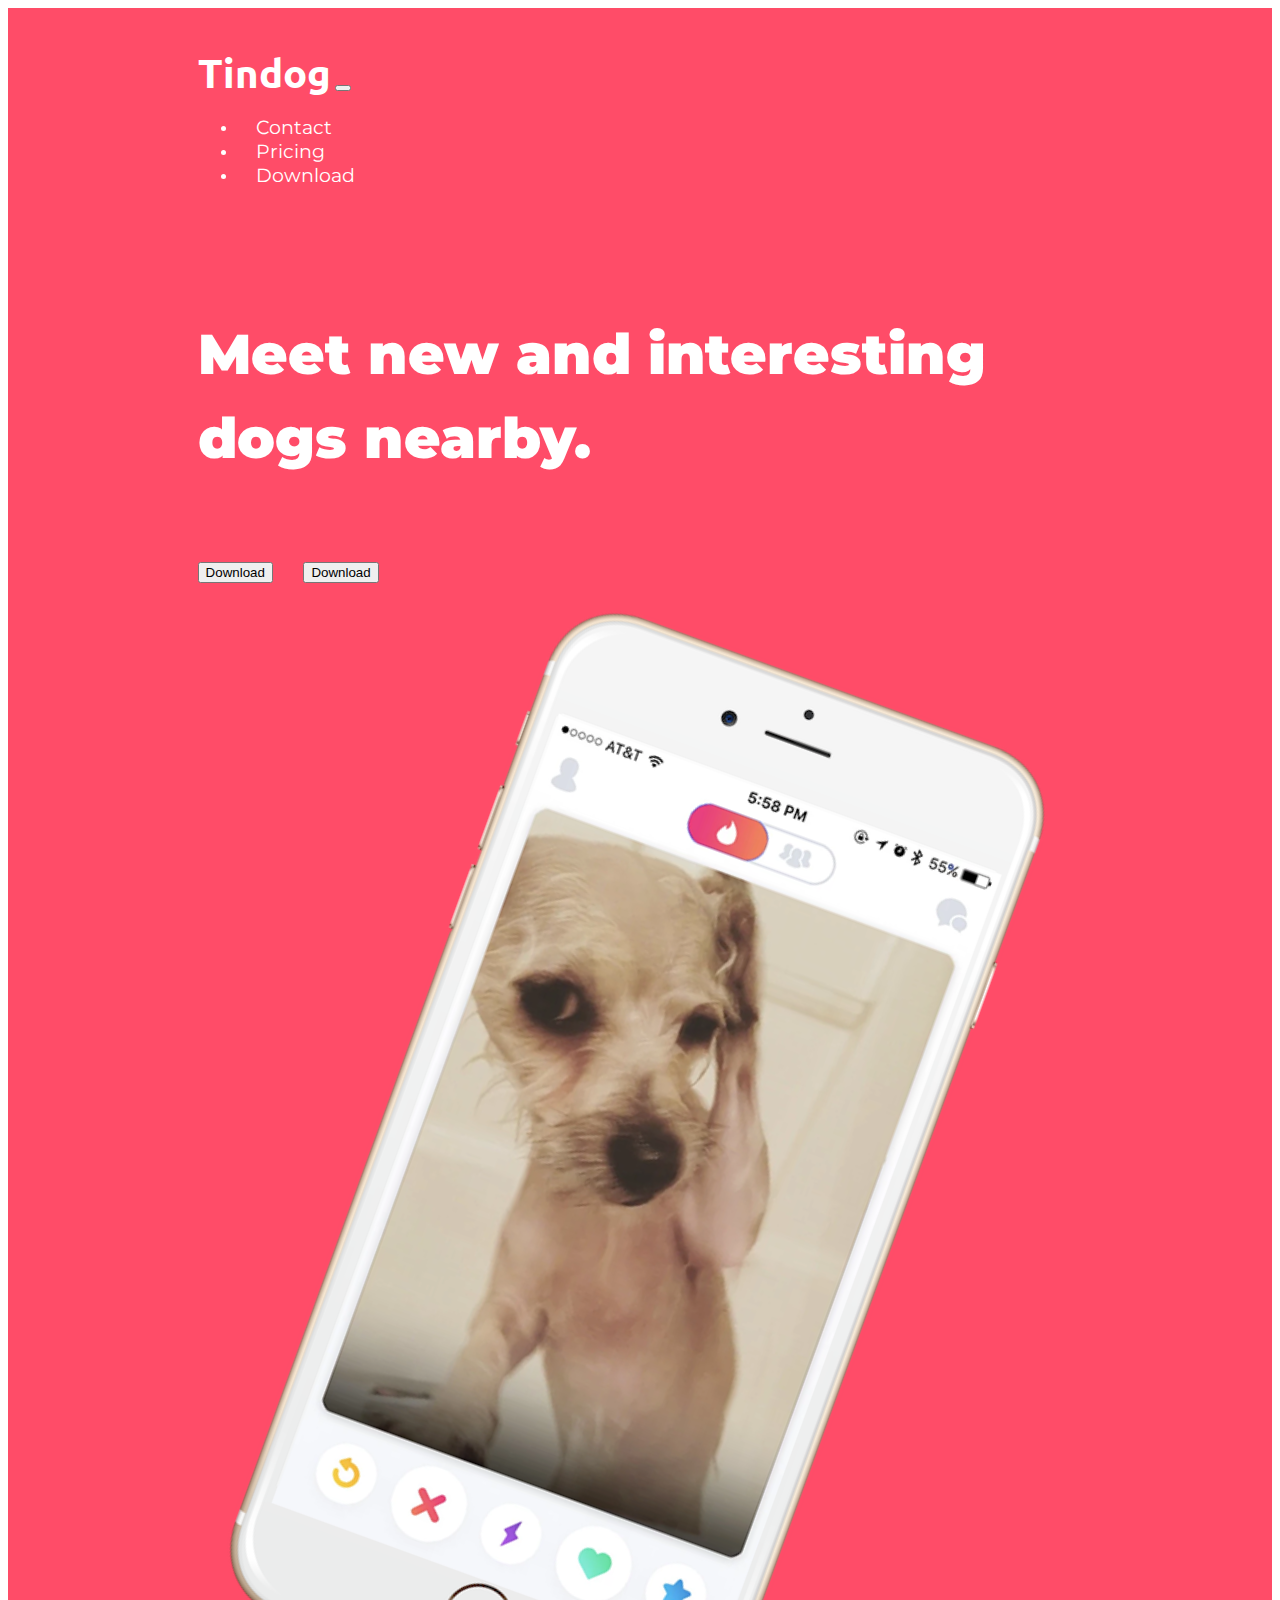
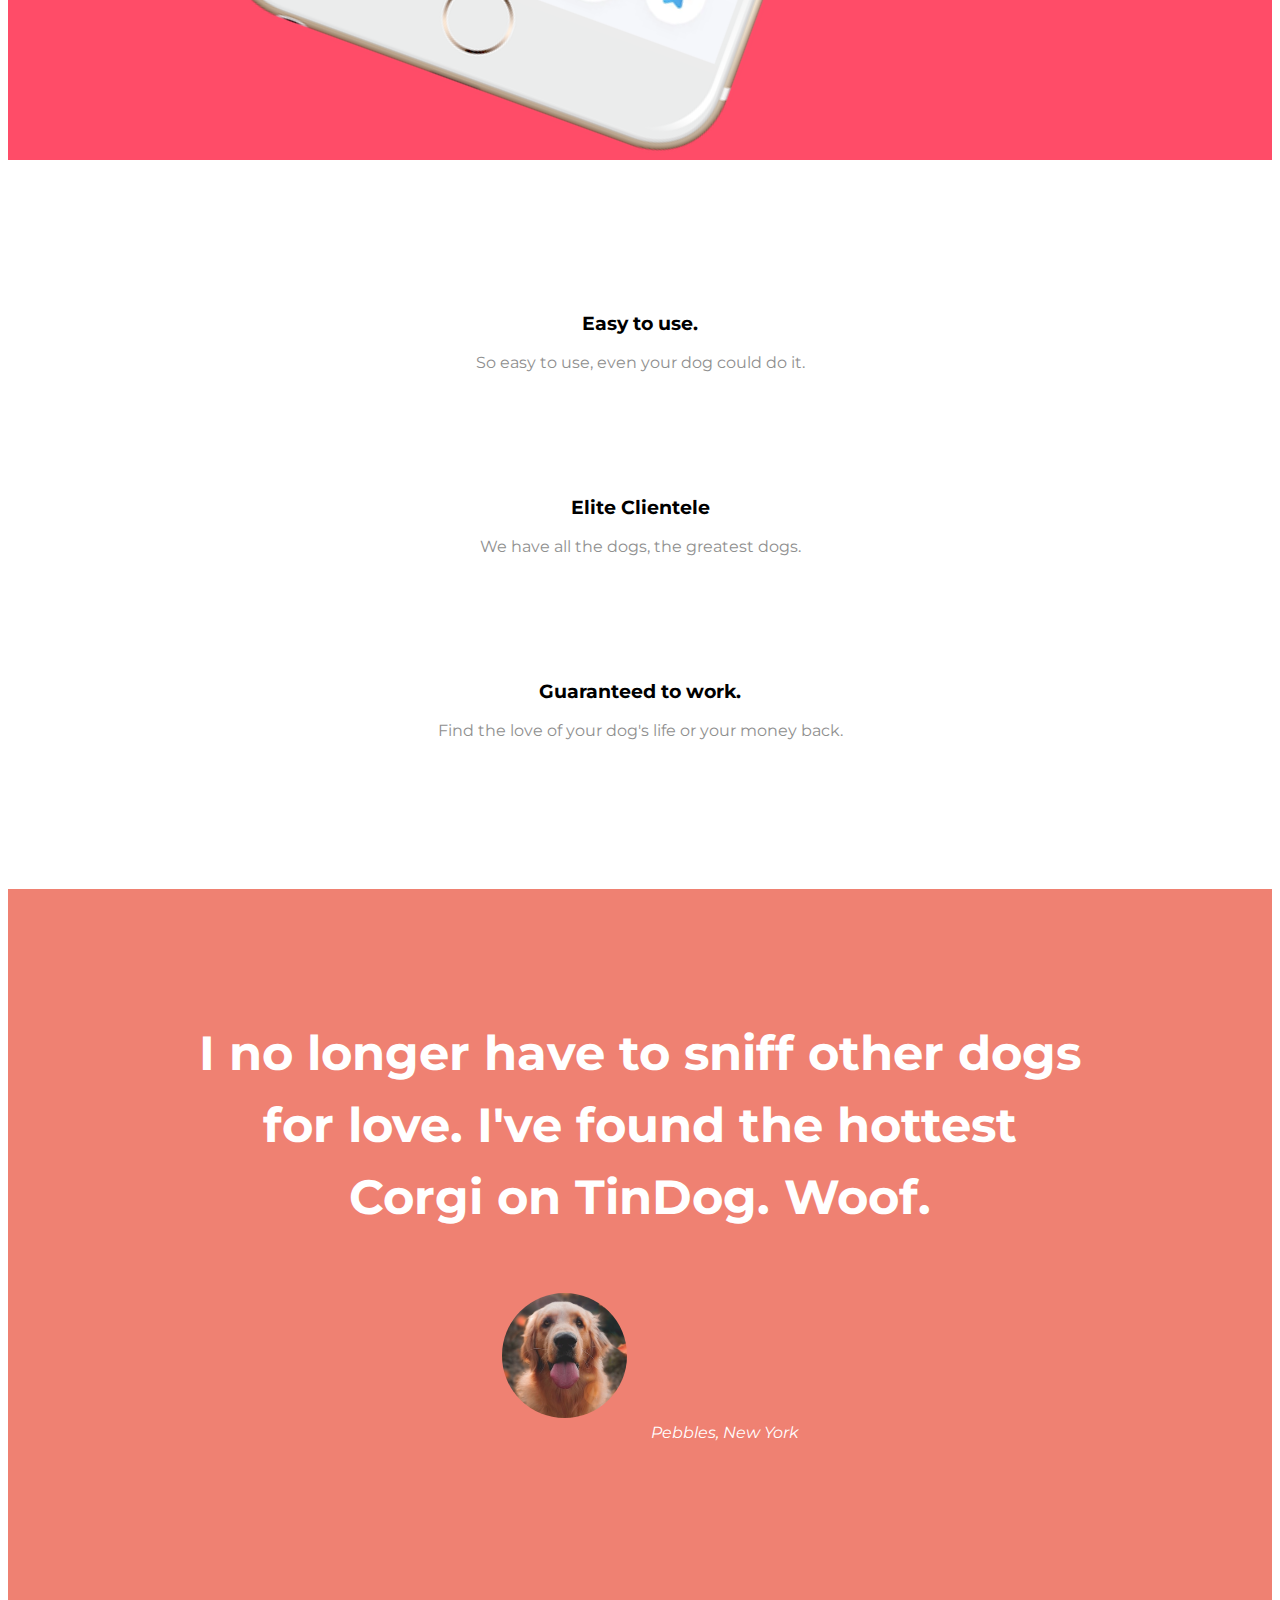
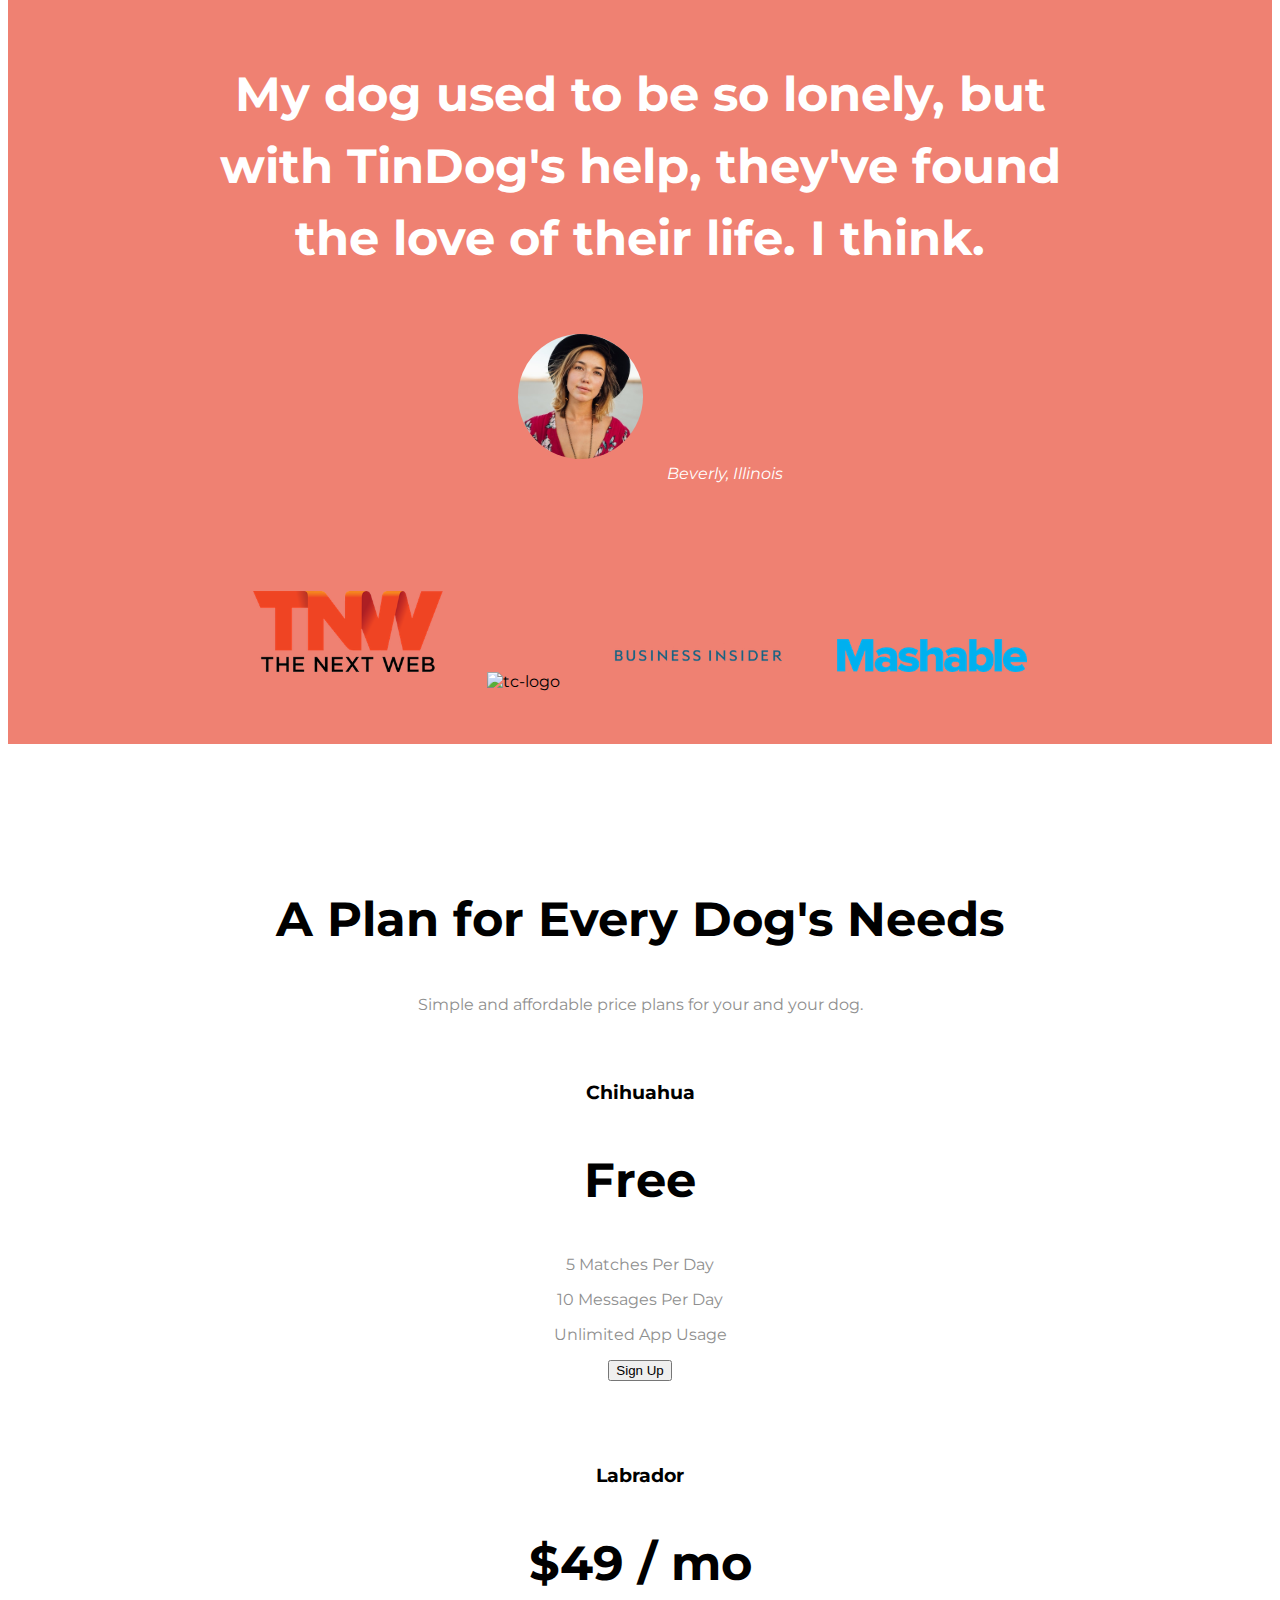
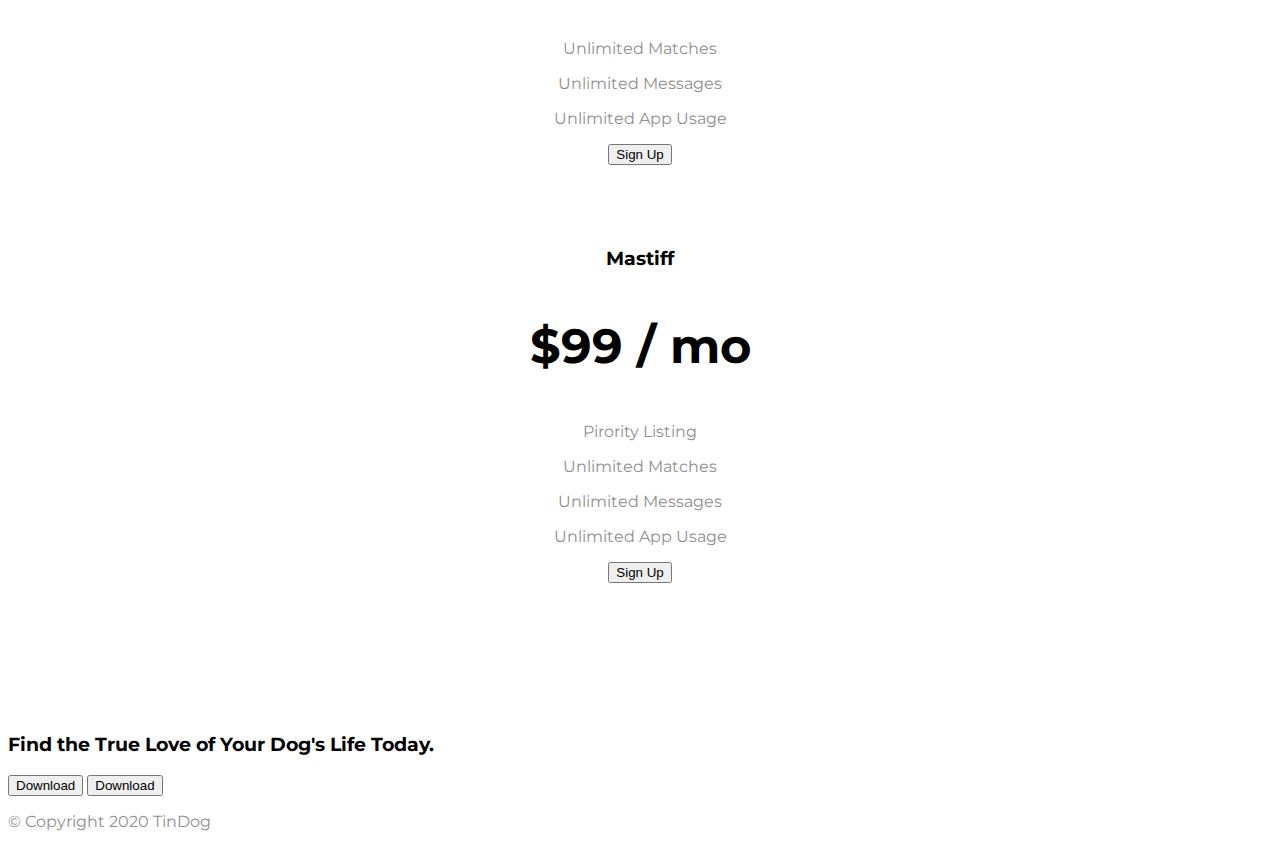
==== commit 0080afc7: "2020_07_22" ====
--- a/index.html
+++ b/index.html
@@ -1,187 +1,241 @@
 <!DOCTYPE html>
 <html>
-
-<head>
-  <meta charset="utf-8" />
-  <title>TinDog</title>
-
-  <!-- css stylesheets -->    
-  <link rel="stylesheet" href="https://stackpath.bootstrapcdn.com/bootstrap/4.5.0/css/bootstrap.min.css" integrity="sha384-9aIt2nRpC12Uk9gS9baDl411NQApFmC26EwAOH8WgZl5MYYxFfc+NcPb1dKGj7Sk" crossorigin="anonymous"/>
-  <link rel="stylesheet" href="css/styles.css" />
-
-  <!-- google fonts -->
-  <link href="https://fonts.googleapis.com/css2?family=Montserrat:wght@400;900&family=Ubuntu&display=swap" rel="stylesheet">
-
-  <!-- fontawesome -->
-  <script src="https://kit.fontawesome.com/fb47c60c0a.js" crossorigin="anonymous"></script>
-      
-  <!-- bootstrap scripts -->
-  <script src="https://code.jquery.com/jquery-3.5.1.slim.min.js" integrity="sha384-DfXdz2htPH0lsSSs5nCTpuj/zy4C+OGpamoFVy38MVBnE+IbbVYUew+OrCXaRkfj" crossorigin="anonymous"></script>
-  <script src="https://cdn.jsdelivr.net/npm/popper.js@1.16.0/dist/umd/popper.min.js" integrity="sha384-Q6E9RHvbIyZFJoft+2mJbHaEWldlvI9IOYy5n3zV9zzTtmI3UksdQRVvoxMfooAo" crossorigin="anonymous"></script>
-  <script src="https://stackpath.bootstrapcdn.com/bootstrap/4.5.0/js/bootstrap.min.js" integrity="sha384-OgVRvuATP1z7JjHLkuOU7Xw704+h835Lr+6QL9UvYjZE3Ipu6Tp75j7Bh/kR0JKI" crossorigin="anonymous"></script>
+  <head>
+    <meta charset="utf-8" />
+    <title>TinDog</title>
+       <!-- css stylesheets -->    
+       <link rel="stylesheet" href="https://stackpath.bootstrapcdn.com/bootstrap/4.5.0/css/bootstrap.min.css" integrity="sha384-9aIt2nRpC12Uk9gS9baDl411NQApFmC26EwAOH8WgZl5MYYxFfc+NcPb1dKGj7Sk" crossorigin="anonymous"/>
+       <link rel="stylesheet" href="css/styles.css" />
    
-
-</head>
-
-<body>
-  <section id="title">
-    <div class="container-fluid">
-      <!-- Nav Bar -->
-      <nav class="navbar navbar-expand-lg navbar-dark">
-        <a class="navbar-brand">Tindog</a>
-        <button class="navbar-toggler" type="button" data-toggle="collapse" data-target="#navbarSupportedContent"
-          aria-controls="navbarSupportedContent" aria-expanded="false" aria-label="Toggle navigation">
-          <span class="navbar-toggler-icon"></span>
-        </button>
-        <div class="collapse navbar-collapse" id="navbarSupportedContent">
-          <ul class="navbar-nav ml-auto">
-            <li class="nav-item">
-              <a class="nav-link">Contact</a>
-            </li>
-            <li class="nav-item">
-              <a class="nav-link">Pricing</a>
-            </li>
-            <li class="nav-item">
-              <a class="nav-link">Download</a>
-            </li>
-          </ul>
-        </div>
-      </nav>
-
-      <!-- Title -->
-
+       <!-- google fonts -->
+       <link href="https://fonts.googleapis.com/css2?family=Montserrat:wght@400;900&family=Ubuntu&display=swap" rel="stylesheet">
+   
+       <!-- fontawesome -->
+       <script src="https://kit.fontawesome.com/fb47c60c0a.js" crossorigin="anonymous"></script>
+           
+       <!-- bootstrap scripts -->
+       <script src="https://code.jquery.com/jquery-3.5.1.slim.min.js" integrity="sha384-DfXdz2htPH0lsSSs5nCTpuj/zy4C+OGpamoFVy38MVBnE+IbbVYUew+OrCXaRkfj" crossorigin="anonymous"></script>
+       <script src="https://cdn.jsdelivr.net/npm/popper.js@1.16.0/dist/umd/popper.min.js" integrity="sha384-Q6E9RHvbIyZFJoft+2mJbHaEWldlvI9IOYy5n3zV9zzTtmI3UksdQRVvoxMfooAo" crossorigin="anonymous"></script>
+       <script src="https://stackpath.bootstrapcdn.com/bootstrap/4.5.0/js/bootstrap.min.js" integrity="sha384-OgVRvuATP1z7JjHLkuOU7Xw704+h835Lr+6QL9UvYjZE3Ipu6Tp75j7Bh/kR0JKI" crossorigin="anonymous"></script>
+   
+  </head>
+
+  <body>
+    <section id="title">
+      <div class="container-fluid">
+        <!-- Nav Bar -->
+        <nav class="navbar navbar-expand-lg navbar-dark">
+          <a class="navbar-brand">Tindog</a>
+          <button
+            class="navbar-toggler"
+            type="button"
+            data-toggle="collapse"
+            data-target="#navbarSupportedContent"
+            aria-controls="navbarSupportedContent"
+            aria-expanded="false"
+            aria-label="Toggle navigation"
+          >
+            <span class="navbar-toggler-icon"></span>
+          </button>
+          <div class="collapse navbar-collapse" id="navbarSupportedContent">
+            <ul class="navbar-nav ml-auto">
+              <li class="nav-item">
+                <a class="nav-link">Contact</a>
+              </li>
+              <li class="nav-item">
+                <a class="nav-link">Pricing</a>
+              </li>
+              <li class="nav-item">
+                <a class="nav-link">Download</a>
+              </li>
+            </ul>
+          </div>
+        </nav>
+
+        <!-- Title -->
+
+        <div class="row">
+          <div class="col-lg-6">
+            <h1>Meet new and interesting dogs nearby.</h1>
+            <button class="btn btn-dark btn-lg download-button" type="button">
+              <i class="fab fa-apple"></i> Download
+            </button>
+            <button
+              class="btn btn-outline-light btn-lg download-button"
+              type="button"
+            >
+              <i class="fab fa-google-play"></i> Download
+            </button>
+          </div>
+
+          <div class="col-lg-6 position">
+            <img
+              class="rotate title-image"
+              src="images/iphone6.png"
+              alt="iphone-mockup"
+            />
+          </div>
+        </div>
+      </div>
+    </section>
+
+    <!-- Features -->
+
+    <section id="features">
       <div class="row">
-        <div class="col-lg-6 ">
-          <h1>Meet new and interesting dogs nearby.</h1>
-          <button class="btn btn-dark btn-lg download-button" type="button"><i class="fab fa-apple"></i>
-            Download</button>
-          <button class="btn btn-outline-light btn-lg download-button" type="button"><i class="fab fa-google-play"></i>
-            Download</button>
-        </div>
-
-        <div class="col-lg-6 position">
-          <img class="rotate title-image" src="images/iphone6.png" alt="iphone-mockup" />
-        </div>
-      </div>
-    </div>
-  </section>
-
-  <!-- Features -->
-
-  <section id="features">
-    <div class="row">
-      <div class="feature-box col-lg-4">
-        <i class="fas fa-check-circle fa-4x icon"></i>
-        <h3 class="features">Easy to use.</h3>
-        <p class="color">So easy to use, even your dog could do it.</p>
-      </div>
-
-      <div class="feature-box col-lg-4">
-        <i class="fas fa-bullseye fa-4x icon"></i>
-        <h3 class="features">Elite Clientele</h3>
-        <p class="color">We have all the dogs, the greatest dogs.</p>
-      </div>
-
-      <div class="feature-box col-lg-4">
-        <i class="fas fa-heart fa-4x icon"></i>
-        <h3 class="features">Guaranteed to work.</h3>
-        <p class="color">Find the love of your dog's life or your money back.</p>
-      </div>
-    </div>
-
-
-  </section>
-
-  <!-- Testimonials -->
-
-  <section id="testimonials">
-
-    <div
-      id="testimonial-carousel"
-      class="carousel slide"
-      data-ride="false"
-    >
-      <div class="carousel-inner">
-        <div class="carousel-item active">
-          <h2>
-            I no longer have to sniff other dogs for love. I've found the hottest
-            Corgi on TinDog. Woof.
-          </h2>
-          <img class="testimonial-image" src="images/dog-img.jpg" alt="dog-profile" />
-          <em>Pebbles, New York</em>
-        </div>
-
-        <div class="carousel-item">          
-          <h2 class="testimonial-text">My dog used to be so lonely, but with TinDog's help, they've found the love of their life. I think.</h2>
-          <img class="testimonial-image" src="images/lady-img.jpg" alt="lady-profile">
-          <em>Beverly, Illinois</em>
-        </div>
-        
-        <a class="carousel-control-prev" href="#testimonial-carousel" role="button" data-slide="prev">
-          <span class="carousel-control-prev-icon"></span>
-        </a>
-        <a class="carousel-control-next" href="#testimonial-carousel" role="button" data-slide="next">
-          <span class="carousel-control-next-icon"></span>
-        </a>
-        
-      </div>      
-    </div>
-  </section>
-
-  <!-- Press -->
-
-  <section id="press">
-    <img class="press-logo" src="images/tnw.png" alt="tnw-logo" />
-    <img class="press-logo" src="images/techcrunch.png" alt="tc-logo" />
-    <img class="press-logo" src="images/bizinsider.png" alt="biz-insider-logo" />
-    <img class="press-logo" src="images/mashable.png" alt="mashable-logo" />
-  </section>
-
-
-
-
-  <!-- Pricing -->
-
-  <section id="pricing">
-    <h2>A Plan for Every Dog's Needs</h2>
-    <p>Simple and affordable price plans for your and your dog.</p>
-
-    <h3>Chihuahua</h3>
-    <h2>Free</h2>
-    <p>5 Matches Per Day</p>
-    <p>10 Messages Per Day</p>
-    <p>Unlimited App Usage</p>
-    <button type="button">Sign Up</button>
-
-    <h3>Labrador</h3>
-    <h2>$49 / mo</h2>
-    <p>Unlimited Matches</p>
-    <p>Unlimited Messages</p>
-    <p>Unlimited App Usage</p>
-    <button type="button">Sign Up</button>
-
-    <h3>Mastiff</h3>
-    <h2>$99 / mo</h2>
-    <p>Pirority Listing</p>
-    <p>Unlimited Matches</p>
-    <p>Unlimited Messages</p>
-    <p>Unlimited App Usage</p>
-    <button type="button">Sign Up</button>
-  </section>
-
-  <!-- Call to Action -->
-
-  <section id="cta">
-    <h3>Find the True Love of Your Dog's Life Today.</h3>
-    <button type="button">Download</button>
-    <button type="button">Download</button>
-  </section>
-
-  <!-- Footer -->
-
-  <footer id="footer">
-    <p>© Copyright 2020 TinDog</p>
-  </footer>
-</body>
-
-</html>+        <div class="feature-box col-lg-4">
+          <i class="fas fa-check-circle fa-4x icon"></i>
+          <h3 class="features">Easy to use.</h3>
+          <p class="color">So easy to use, even your dog could do it.</p>
+        </div>
+
+        <div class="feature-box col-lg-4">
+          <i class="fas fa-bullseye fa-4x icon"></i>
+          <h3 class="features">Elite Clientele</h3>
+          <p class="color">We have all the dogs, the greatest dogs.</p>
+        </div>
+
+        <div class="feature-box col-lg-4">
+          <i class="fas fa-heart fa-4x icon"></i>
+          <h3 class="features">Guaranteed to work.</h3>
+          <p class="color">
+            Find the love of your dog's life or your money back.
+          </p>
+        </div>
+      </div>
+    </section>
+
+    <!-- Testimonials -->
+
+    <section id="testimonials">
+      <div id="testimonial-carousel" class="carousel slide" data-ride="false">
+        <div class="carousel-inner">
+          <div class="carousel-item active">
+            <h2>
+              I no longer have to sniff other dogs for love. I've found the
+              hottest Corgi on TinDog. Woof.
+            </h2>
+            <img
+              class="testimonial-image"
+              src="images/dog-img.jpg"
+              alt="dog-profile"
+            />
+            <em>Pebbles, New York</em>
+          </div>
+
+          <div class="carousel-item">
+            <h2 class="testimonial-text">
+              My dog used to be so lonely, but with TinDog's help, they've found
+              the love of their life. I think.
+            </h2>
+            <img
+              class="testimonial-image"
+              src="images/lady-img.jpg"
+              alt="lady-profile"
+            />
+            <em>Beverly, Illinois</em>
+          </div>
+
+          <a
+            class="carousel-control-prev"
+            href="#testimonial-carousel"
+            role="button"
+            data-slide="prev"
+          >
+            <span class="carousel-control-prev-icon"></span>
+          </a>
+          <a
+            class="carousel-control-next"
+            href="#testimonial-carousel"
+            role="button"
+            data-slide="next"
+          >
+            <span class="carousel-control-next-icon"></span>
+          </a>
+        </div>
+      </div>
+    </section>
+
+    <!-- Press -->
+
+    <section id="press">
+      <img class="press-logo" src="images/tnw.png" alt="tnw-logo" />
+      <img class="press-logo" src="images/techcrunch.png" alt="tc-logo" />
+      <img
+        class="press-logo"
+        src="images/bizinsider.png"
+        alt="biz-insider-logo"
+      />
+      <img class="press-logo" src="images/mashable.png" alt="mashable-logo" />
+    </section>
+
+    <!-- Pricing -->
+
+    <section id="pricing">
+      <h2>A Plan for Every Dog's Needs</h2>
+      <p>Simple and affordable price plans for your and your dog.</p>
+
+      <div class="row">
+        <div class="pricing-column col-lg-4 col-md-6">
+          <div class="card">
+            <div class="card-header">
+              <h3>Chihuahua</h3>
+            </div>
+            <div class="card-body">
+              <h2>Free</h2>
+              <p>5 Matches Per Day</p>
+              <p>10 Messages Per Day</p>
+              <p>Unlimited App Usage</p>
+              <button class="btn btn-outline-dark btn-lg btn-block">Sign Up</button>
+            </div>
+          </div>
+        </div>
+
+        <div class="pricing-column col-lg-4 col-md-6">
+          <div class="card">
+            <div class="card-header">
+              <h3>Labrador</h3>
+            </div>
+            <div class="card-body">
+              <h2>$49 / mo</h2>
+              <p>Unlimited Matches</p>
+              <p>Unlimited Messages</p>
+              <p>Unlimited App Usage</p>
+              <button class="btn btn-dark btn-lg btn-block">Sign Up</button>
+            </div>
+          </div>
+        </div>
+
+        <div class="pricing-column col-lg-4">
+          <div class="card">
+            <div class="card-header">
+              <h3>Mastiff</h3>
+            </div>
+            <div class="card-body">
+              <h2>$99 / mo</h2>
+              <p>Pirority Listing</p>
+              <p>Unlimited Matches</p>
+              <p>Unlimited Messages</p>
+              <p>Unlimited App Usage</p>
+              <button class="btn btn-dark btn-lg btn-block">Sign Up</button>
+            </div>
+          </div>
+        </div>
+      </div>
+    </section>
+
+    <!-- Call to Action -->
+
+    <section id="cta">
+      <h3>Find the True Love of Your Dog's Life Today.</h3>
+      <button type="button">Download</button>
+      <button type="button">Download</button>
+    </section>
+
+    <!-- Footer -->
+
+    <footer id="footer">
+      <p>© Copyright 2020 TinDog</p>
+    </footer>
+  </body>
+</html>
--- a/css/styles.css
+++ b/css/styles.css
@@ -124,4 +124,15 @@
 .press-logo{
     width: 15%;
     margin: 20px 20px 15px;
+}
+
+/* Pricing Section */
+
+#pricing{
+    padding: 100px;
+    text-align: center;
+}
+
+.pricing-column{
+    padding: 3% 2%;
 }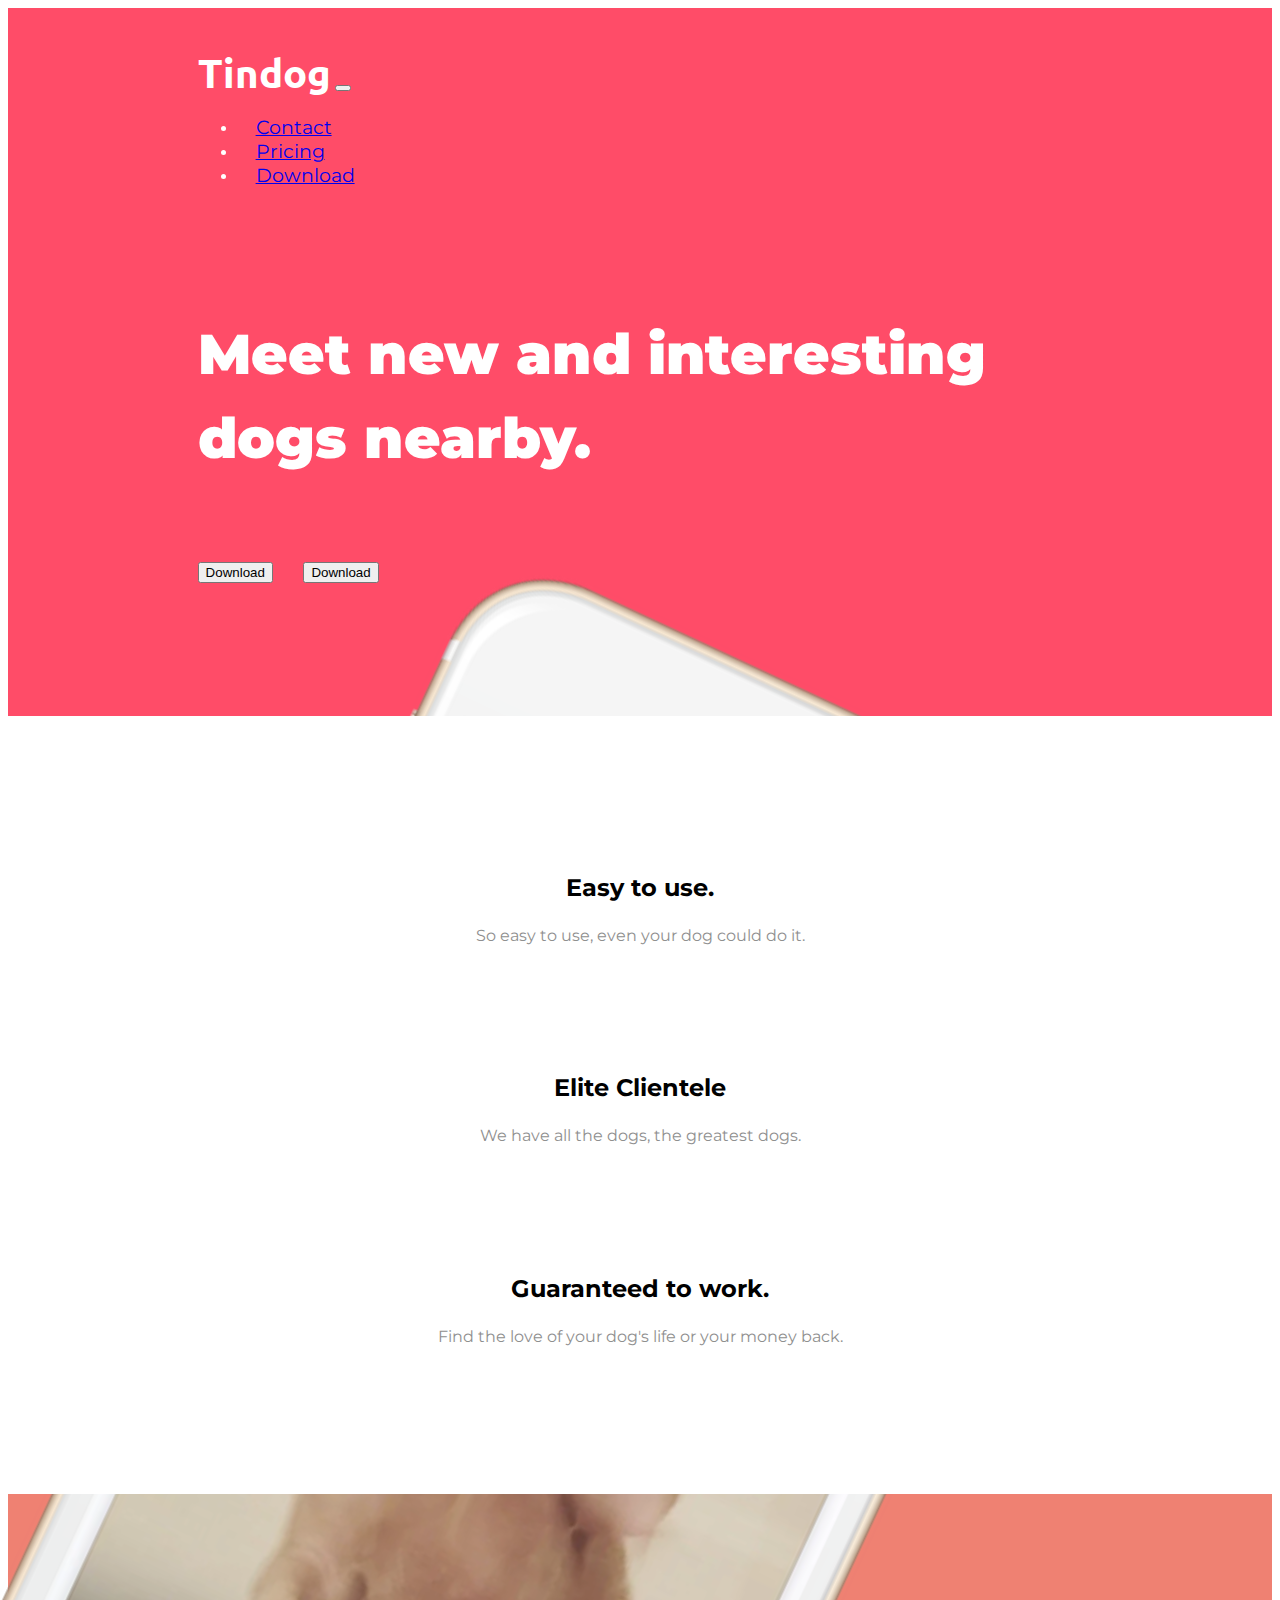
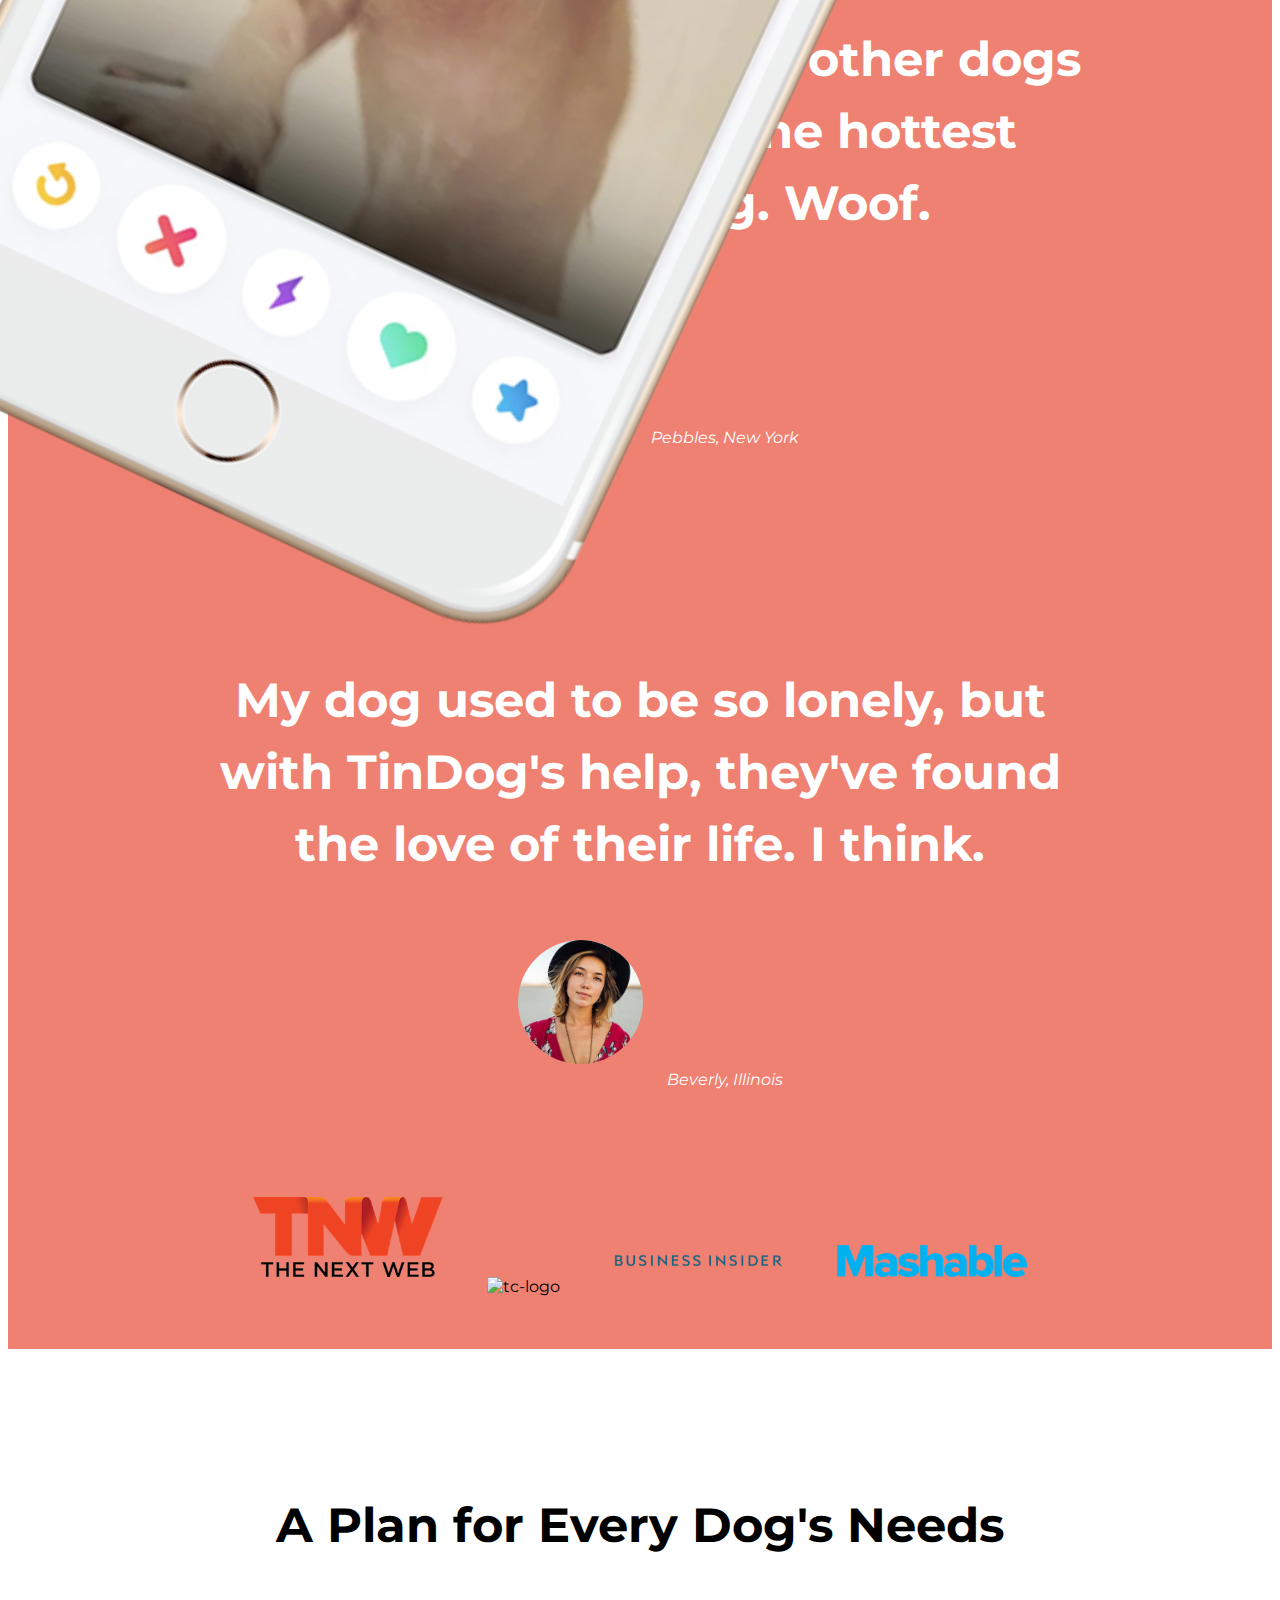
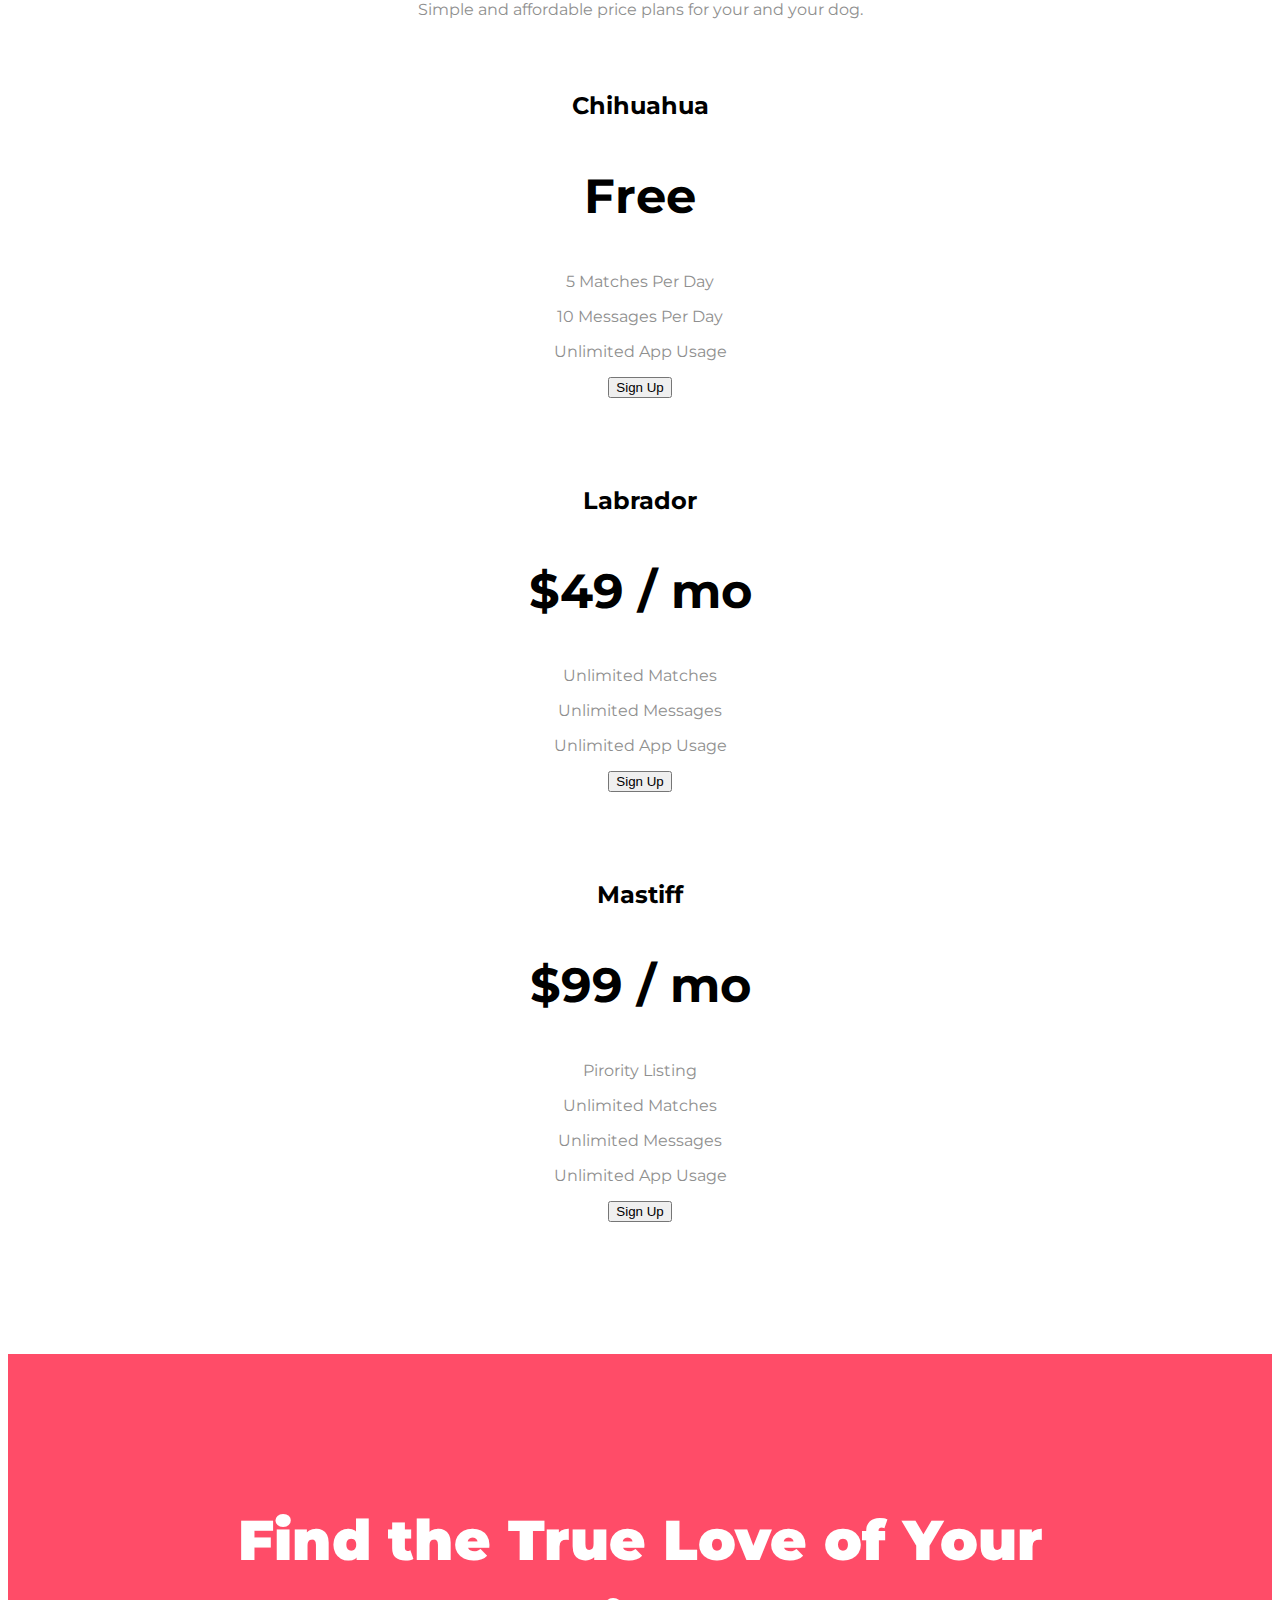
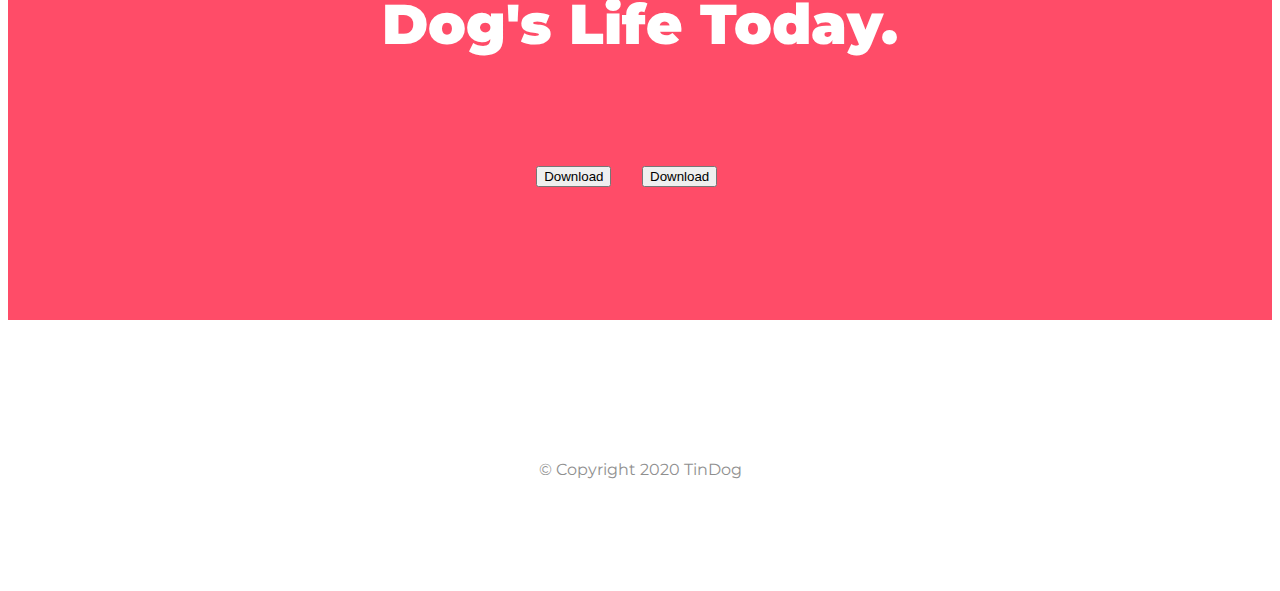
==== commit a6871956: "commit" ====
--- a/index.html
+++ b/index.html
@@ -3,21 +3,21 @@
   <head>
     <meta charset="utf-8" />
     <title>TinDog</title>
-       <!-- css stylesheets -->    
-       <link rel="stylesheet" href="https://stackpath.bootstrapcdn.com/bootstrap/4.5.0/css/bootstrap.min.css" integrity="sha384-9aIt2nRpC12Uk9gS9baDl411NQApFmC26EwAOH8WgZl5MYYxFfc+NcPb1dKGj7Sk" crossorigin="anonymous"/>
-       <link rel="stylesheet" href="css/styles.css" />
-   
-       <!-- google fonts -->
-       <link href="https://fonts.googleapis.com/css2?family=Montserrat:wght@400;900&family=Ubuntu&display=swap" rel="stylesheet">
-   
-       <!-- fontawesome -->
-       <script src="https://kit.fontawesome.com/fb47c60c0a.js" crossorigin="anonymous"></script>
-           
-       <!-- bootstrap scripts -->
-       <script src="https://code.jquery.com/jquery-3.5.1.slim.min.js" integrity="sha384-DfXdz2htPH0lsSSs5nCTpuj/zy4C+OGpamoFVy38MVBnE+IbbVYUew+OrCXaRkfj" crossorigin="anonymous"></script>
-       <script src="https://cdn.jsdelivr.net/npm/popper.js@1.16.0/dist/umd/popper.min.js" integrity="sha384-Q6E9RHvbIyZFJoft+2mJbHaEWldlvI9IOYy5n3zV9zzTtmI3UksdQRVvoxMfooAo" crossorigin="anonymous"></script>
-       <script src="https://stackpath.bootstrapcdn.com/bootstrap/4.5.0/js/bootstrap.min.js" integrity="sha384-OgVRvuATP1z7JjHLkuOU7Xw704+h835Lr+6QL9UvYjZE3Ipu6Tp75j7Bh/kR0JKI" crossorigin="anonymous"></script>
-   
+     <!-- css stylesheets -->    
+     <link rel="stylesheet" href="https://stackpath.bootstrapcdn.com/bootstrap/4.5.0/css/bootstrap.min.css" integrity="sha384-9aIt2nRpC12Uk9gS9baDl411NQApFmC26EwAOH8WgZl5MYYxFfc+NcPb1dKGj7Sk" crossorigin="anonymous"/>
+     <link rel="stylesheet" href="css/styles.css" />
+
+     <!-- google fonts -->
+     <link href="https://fonts.googleapis.com/css2?family=Montserrat:wght@400;900&family=Ubuntu&display=swap" rel="stylesheet">
+ 
+     <!-- fontawesome -->
+     <script src="https://kit.fontawesome.com/fb47c60c0a.js" crossorigin="anonymous"></script>
+         
+     <!-- bootstrap scripts -->
+     <script src="https://code.jquery.com/jquery-3.5.1.slim.min.js" integrity="sha384-DfXdz2htPH0lsSSs5nCTpuj/zy4C+OGpamoFVy38MVBnE+IbbVYUew+OrCXaRkfj" crossorigin="anonymous"></script>
+     <script src="https://cdn.jsdelivr.net/npm/popper.js@1.16.0/dist/umd/popper.min.js" integrity="sha384-Q6E9RHvbIyZFJoft+2mJbHaEWldlvI9IOYy5n3zV9zzTtmI3UksdQRVvoxMfooAo" crossorigin="anonymous"></script>
+     <script src="https://stackpath.bootstrapcdn.com/bootstrap/4.5.0/js/bootstrap.min.js" integrity="sha384-OgVRvuATP1z7JjHLkuOU7Xw704+h835Lr+6QL9UvYjZE3Ipu6Tp75j7Bh/kR0JKI" crossorigin="anonymous"></script>
+ 
   </head>
 
   <body>
@@ -40,13 +40,13 @@
           <div class="collapse navbar-collapse" id="navbarSupportedContent">
             <ul class="navbar-nav ml-auto">
               <li class="nav-item">
-                <a class="nav-link">Contact</a>
+                <a class="nav-link" href="#footer">Contact</a>
               </li>
               <li class="nav-item">
-                <a class="nav-link">Pricing</a>
+                <a class="nav-link" href="#pricing">Pricing</a>
               </li>
               <li class="nav-item">
-                <a class="nav-link">Download</a>
+                <a class="nav-link" href="#cta">Download</a>
               </li>
             </ul>
           </div>
@@ -56,7 +56,7 @@
 
         <div class="row">
           <div class="col-lg-6">
-            <h1>Meet new and interesting dogs nearby.</h1>
+            <h1 class="big-heading">Meet new and interesting dogs nearby.</h1>
             <button class="btn btn-dark btn-lg download-button" type="button">
               <i class="fab fa-apple"></i> Download
             </button>
@@ -82,25 +82,27 @@
     <!-- Features -->
 
     <section id="features">
-      <div class="row">
-        <div class="feature-box col-lg-4">
-          <i class="fas fa-check-circle fa-4x icon"></i>
-          <h3 class="features">Easy to use.</h3>
-          <p class="color">So easy to use, even your dog could do it.</p>
-        </div>
-
-        <div class="feature-box col-lg-4">
-          <i class="fas fa-bullseye fa-4x icon"></i>
-          <h3 class="features">Elite Clientele</h3>
-          <p class="color">We have all the dogs, the greatest dogs.</p>
-        </div>
-
-        <div class="feature-box col-lg-4">
-          <i class="fas fa-heart fa-4x icon"></i>
-          <h3 class="features">Guaranteed to work.</h3>
-          <p class="color">
-            Find the love of your dog's life or your money back.
-          </p>
+      <div class="container-fluid">
+        <div class="row">
+          <div class="feature-box col-lg-4">
+            <i class="fas fa-check-circle fa-4x icon"></i>
+            <h3 class="features">Easy to use.</h3>
+            <p class="color">So easy to use, even your dog could do it.</p>
+          </div>
+
+          <div class="feature-box col-lg-4">
+            <i class="fas fa-bullseye fa-4x icon"></i>
+            <h3 class="features">Elite Clientele</h3>
+            <p class="color">We have all the dogs, the greatest dogs.</p>
+          </div>
+
+          <div class="feature-box col-lg-4">
+            <i class="fas fa-heart fa-4x icon"></i>
+            <h3 class="features">Guaranteed to work.</h3>
+            <p class="color">
+              Find the love of your dog's life or your money back.
+            </p>
+          </div>
         </div>
       </div>
     </section>
@@ -110,7 +112,7 @@
     <section id="testimonials">
       <div id="testimonial-carousel" class="carousel slide" data-ride="false">
         <div class="carousel-inner">
-          <div class="carousel-item active">
+          <div class="carousel-item active container-fluid">
             <h2>
               I no longer have to sniff other dogs for love. I've found the
               hottest Corgi on TinDog. Woof.
@@ -123,7 +125,7 @@
             <em>Pebbles, New York</em>
           </div>
 
-          <div class="carousel-item">
+          <div class="carousel-item container-fluid">
             <h2 class="testimonial-text">
               My dog used to be so lonely, but with TinDog's help, they've found
               the love of their life. I think.
@@ -186,7 +188,9 @@
               <p>5 Matches Per Day</p>
               <p>10 Messages Per Day</p>
               <p>Unlimited App Usage</p>
-              <button class="btn btn-outline-dark btn-lg btn-block">Sign Up</button>
+              <button class="btn btn-outline-dark btn-lg btn-block">
+                Sign Up
+              </button>
             </div>
           </div>
         </div>
@@ -227,15 +231,31 @@
     <!-- Call to Action -->
 
     <section id="cta">
-      <h3>Find the True Love of Your Dog's Life Today.</h3>
-      <button type="button">Download</button>
-      <button type="button">Download</button>
+      <div class="container-fluid">
+        <h3 class="big-heading">
+          Find the True Love of Your Dog's Life Today.
+        </h3>
+        <button class="btn btn-lg btn-dark download-button">
+          <i class="fab fa-apple"></i> Download
+        </button>
+        <button class="btn btn-lg btn-light download-button">
+          <i class="fab fa-google-play"></i> Download
+        </button>
+      </div>
     </section>
 
     <!-- Footer -->
 
     <footer id="footer">
-      <p>© Copyright 2020 TinDog</p>
+      <div class = "container-fluid">
+        <p>
+          <i class="fab fa-twitter fav"></i>
+          <i class="fab fa-facebook-f fav"></i>
+          <i class="fab fa-instagram fav"></i>
+          <i class="fas fa-envelope fav"></i>
+        </p>
+        <p>© Copyright 2020 TinDog</p>
+      </div>
     </footer>
   </body>
 </html>
--- a/css/styles.css
+++ b/css/styles.css
@@ -1,43 +1,40 @@
 body{
     font-family: "Montserrat";
+    text-align: center;
 }
 
-img.rotate{
-    transform: rotate(20deg);
-    padding-top: 20px;
+
+h1,h2,h3,h4,h5,h6{
+    font-family: "Montserrat"; 
+    font-weight: 700;
 }
 
-h1{
+h2{        
+    font-size: 3rem;  
+    line-height: 1.5;  
+}
+
+h3{
+    font-size: 1.5rem;
+}
+
+p{
+    color: #8f8f8f
+}
+
+/* Headings */
+
+.big-heading{
     font-family: "Montserrat";
     font-weight: 900;    
     font-size: 3.5rem;
     line-height: 1.5;    
 }
 
-h2{
-    font-family: "Montserrat";
-    font-weight: 700;
-    font-size: 3rem;  
-    line-height: 1.5;  
+.container-fluid{
+    padding: 7% 15%; 
 }
 
-h3{
-    font-family: "Montserrat";
-    font-weight: 700;
-}
-
-p{
-    color: #8f8f8f
-}
-
-#title{
-    background-color: #ff4c68;
-    color: white;
-}
-
-.container-fluid{
-    padding: 3% 15%; 
-}
 
 /* Navigation Bar */
 
@@ -59,6 +56,19 @@
     font-size: 1.2rem;    
 }
 
+/* Title Section */
+#title{
+    background-color: #ff4c68;
+    color: white;
+    text-align: left;
+    z-index: -1;
+}
+
+#title .container-fluid{
+    padding: 3% 15% 7%; 
+}
+
+
 /* Download Buttons */
 
 .download-button{
@@ -69,20 +79,20 @@
 
 .title-image{
     width: 60%;
+    transform: rotate(25deg);
+    position: absolute;
+    right: 30%;
 }
 
-.position{
-    text-align: center;
-}
 
 /* Features */
 
 #features {
-    padding: 7% 15%;
+    background-color: white;
+    position: relative;
 }
 
-.feature-box {
-    text-align: center;
+.feature-box {    
     padding: 5%;
 }
 
@@ -97,15 +107,11 @@
 
 /* Testimonial Station*/
 
-#testimonials{
-  text-align: center;
+#testimonials{  
   background-color:#ef8172;
   color: white;
 }
 
-.carousel-item{
-    padding: 7% 15%;
-}
 
 .testimonial-image{
     width: 125px;
@@ -116,7 +122,7 @@
 /* Press */
 #press{
     background-color: #ef8172;
-    text-align: center;
+    
     padding-bottom: 3%;
     size: 50%;
 }
@@ -129,10 +135,34 @@
 /* Pricing Section */
 
 #pricing{
-    padding: 100px;
-    text-align: center;
+    padding: 100px;    
 }
 
 .pricing-column{
     padding: 3% 2%;
-}+}
+
+@media (max-width: 1028px) {
+    .title-image{
+        position: static;
+        transform: rotate(0);
+    }
+
+    #title{
+        text-align: center;
+    }
+}
+
+/* Call to Action */ 
+#cta{
+    background-color: #ff4c68;
+    color: white;         
+}
+
+/* Footer */
+
+.fav{
+    margin: 0px 10px;
+    color: black;
+}
+
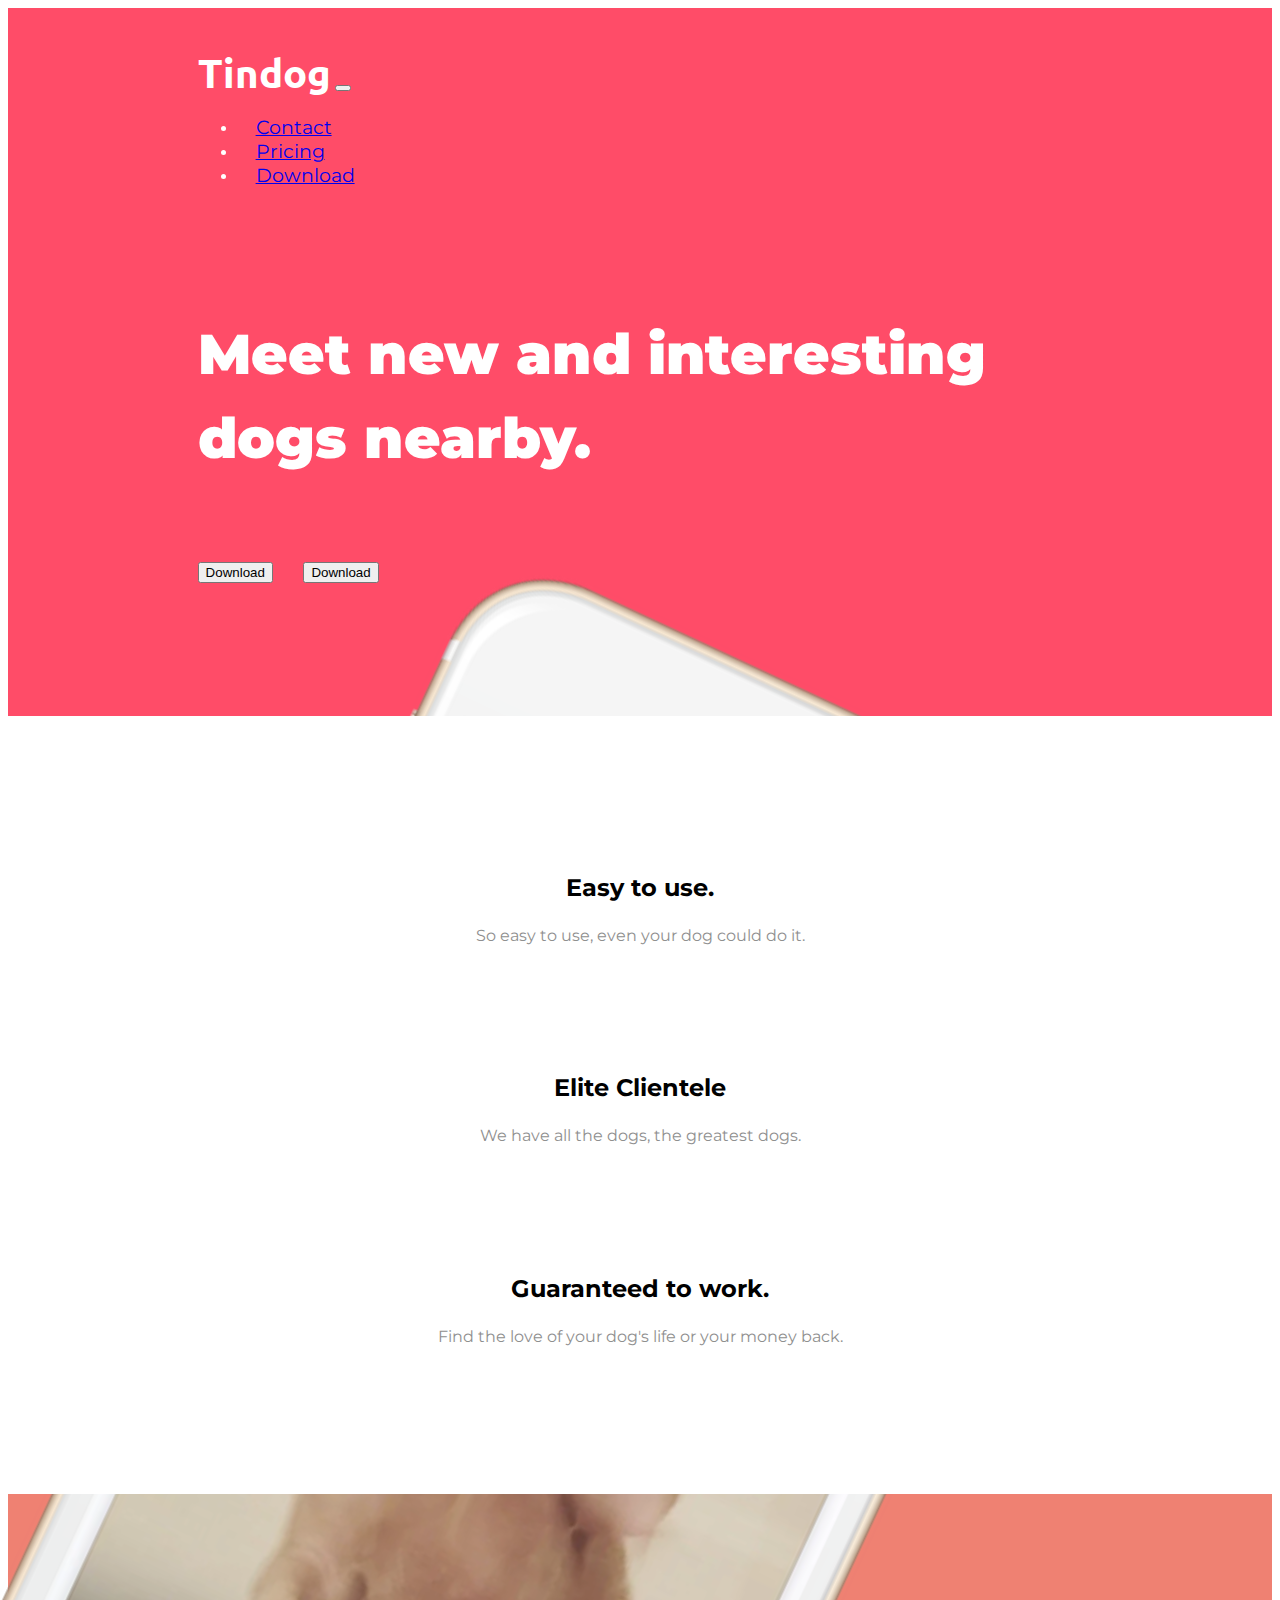
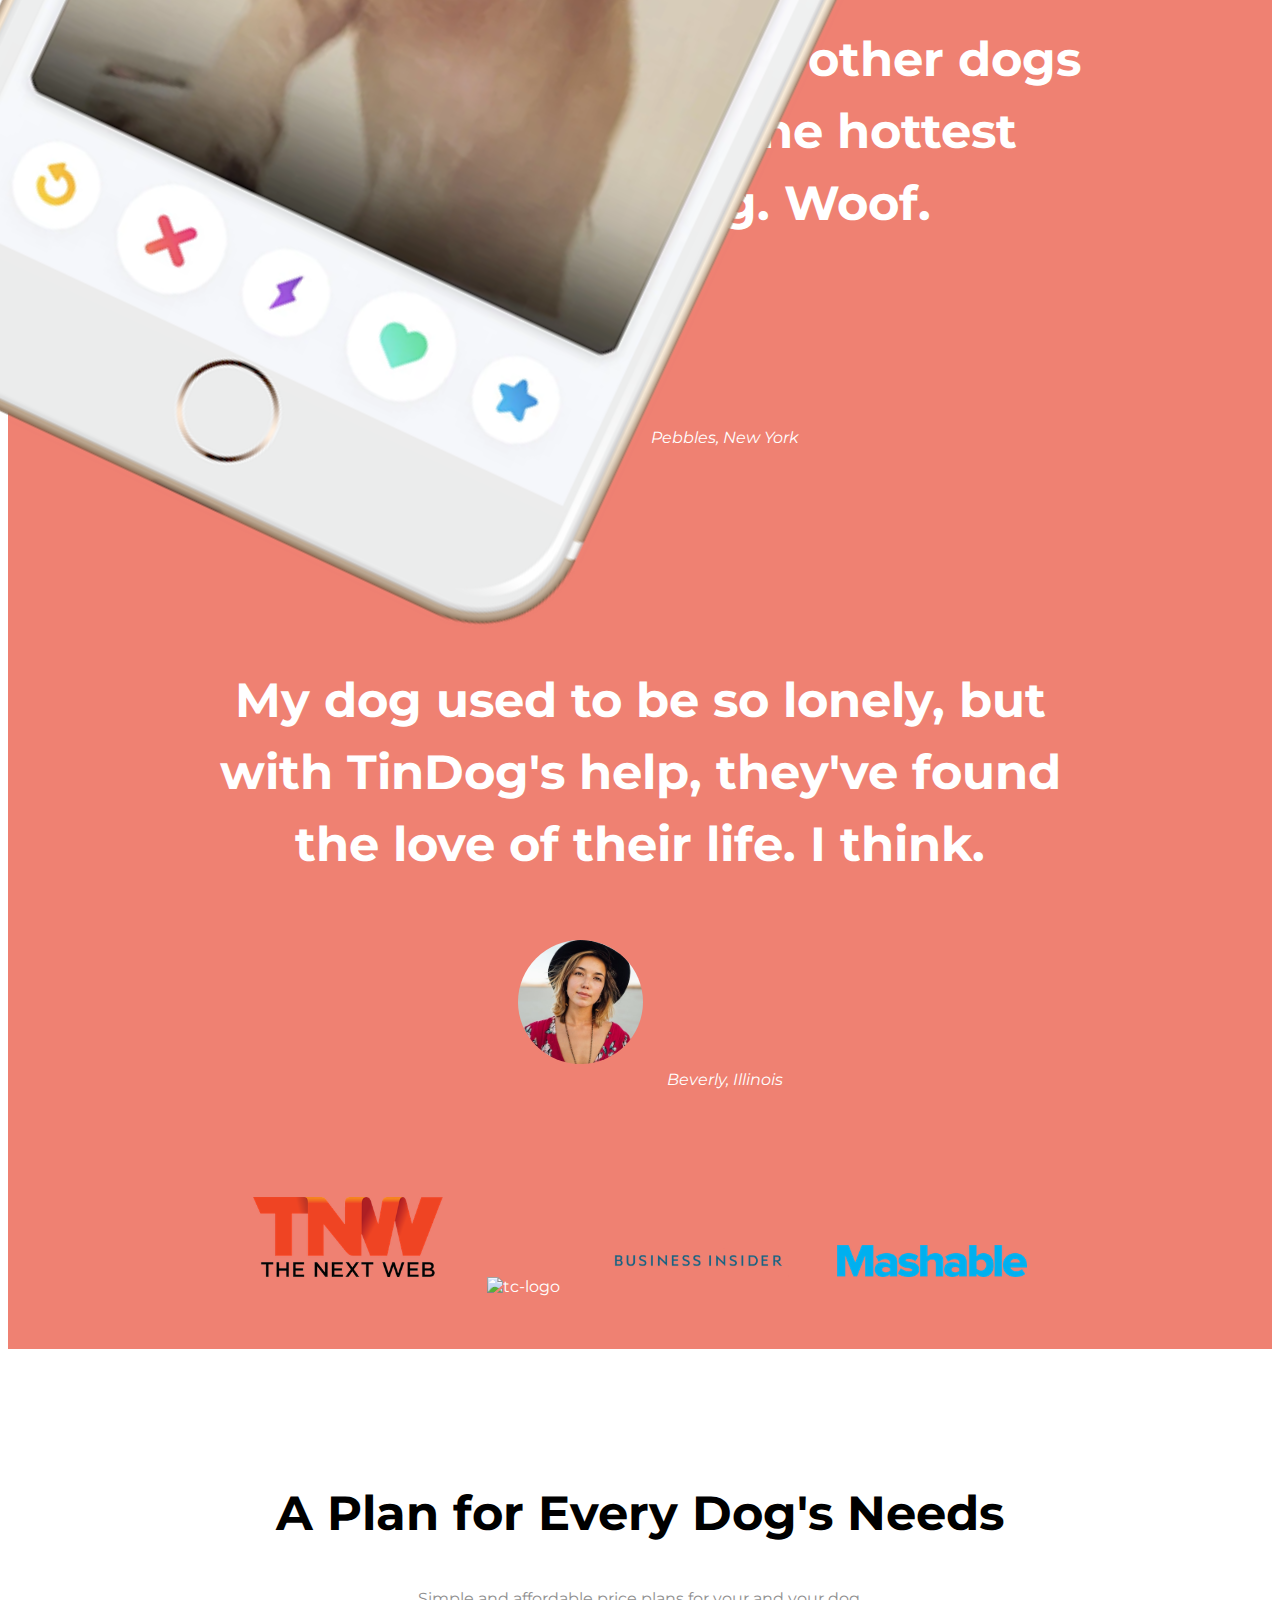
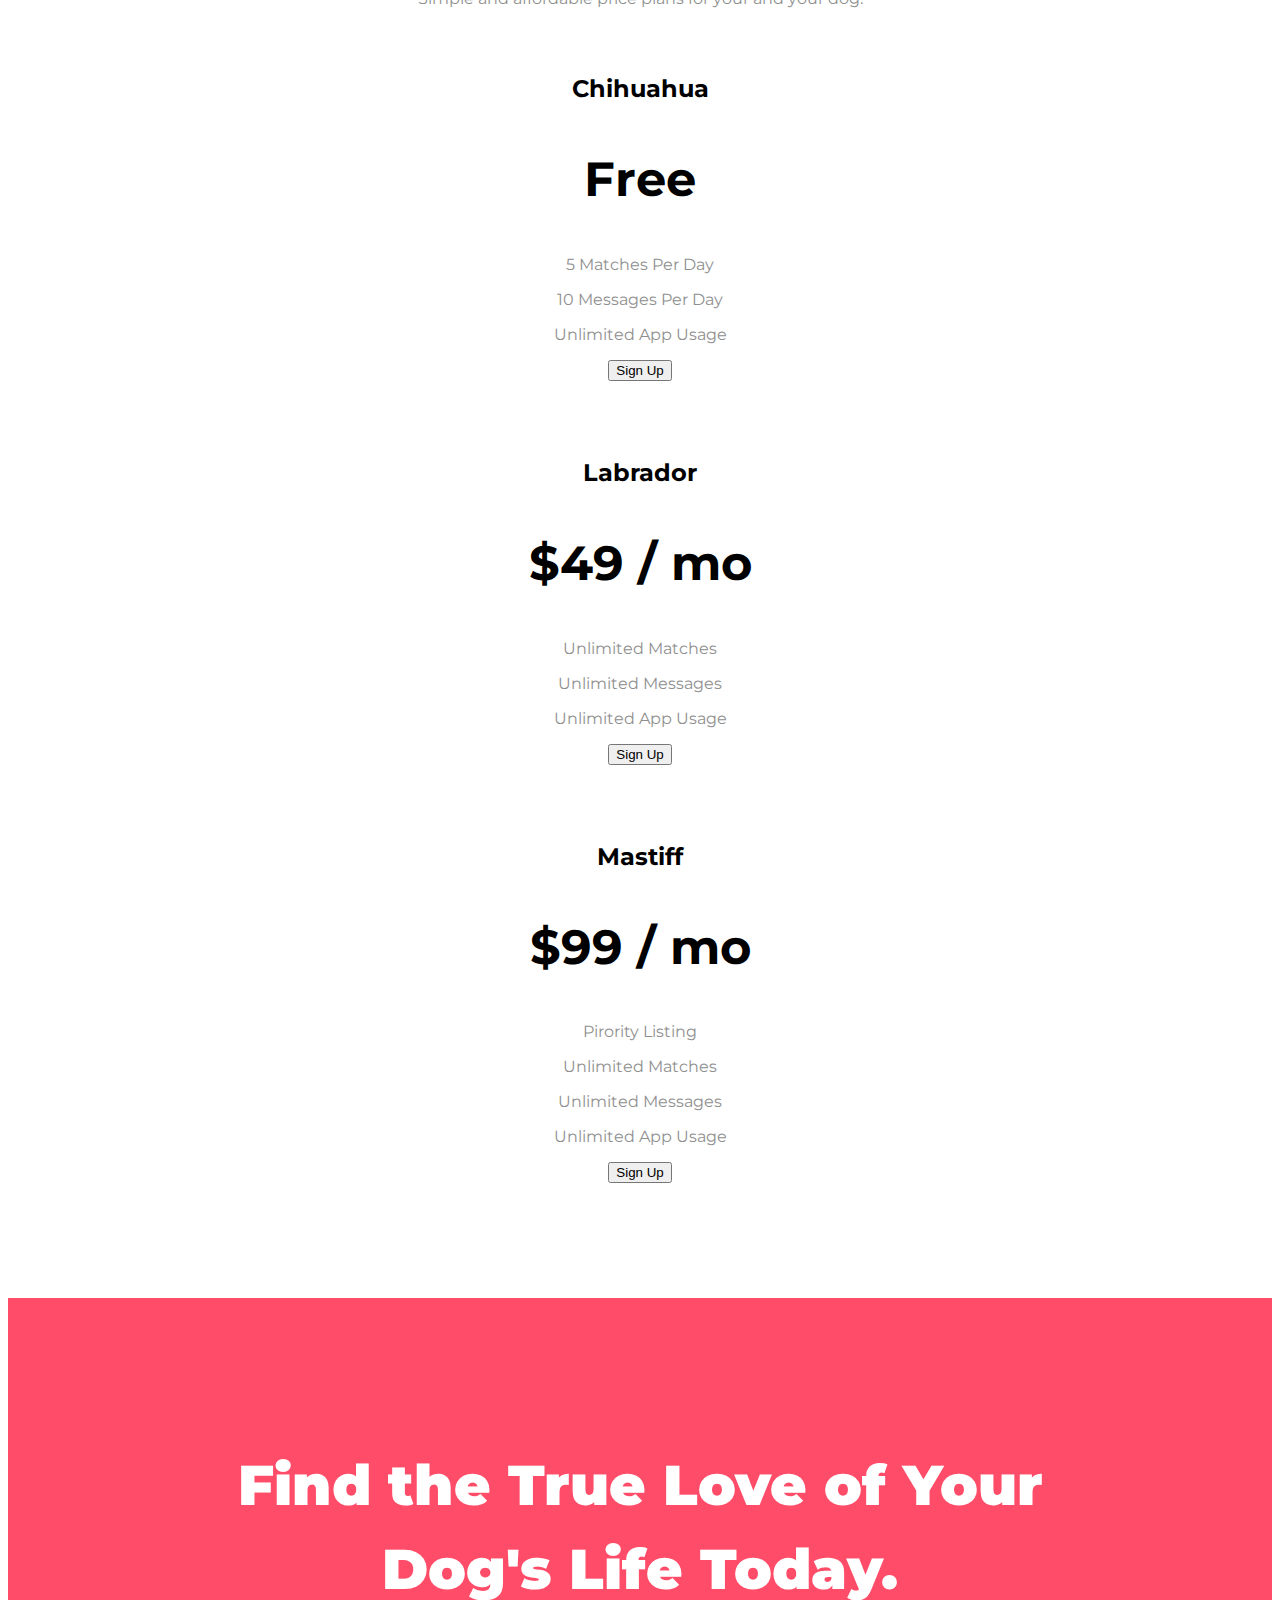
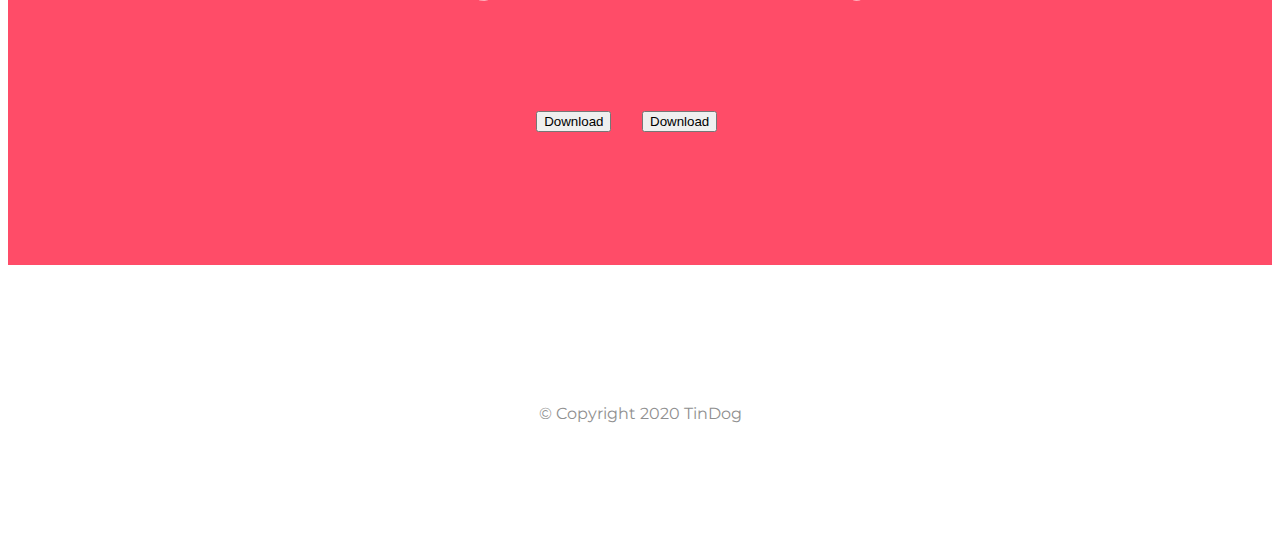
==== commit b49a548f: "commit" ====
--- a/index.html
+++ b/index.html
@@ -1,179 +1,146 @@
 <!DOCTYPE html>
 <html>
-  <head>
-    <meta charset="utf-8" />
-    <title>TinDog</title>
-     <!-- css stylesheets -->    
-     <link rel="stylesheet" href="https://stackpath.bootstrapcdn.com/bootstrap/4.5.0/css/bootstrap.min.css" integrity="sha384-9aIt2nRpC12Uk9gS9baDl411NQApFmC26EwAOH8WgZl5MYYxFfc+NcPb1dKGj7Sk" crossorigin="anonymous"/>
-     <link rel="stylesheet" href="css/styles.css" />
-
-     <!-- google fonts -->
-     <link href="https://fonts.googleapis.com/css2?family=Montserrat:wght@400;900&family=Ubuntu&display=swap" rel="stylesheet">
- 
-     <!-- fontawesome -->
-     <script src="https://kit.fontawesome.com/fb47c60c0a.js" crossorigin="anonymous"></script>
-         
-     <!-- bootstrap scripts -->
-     <script src="https://code.jquery.com/jquery-3.5.1.slim.min.js" integrity="sha384-DfXdz2htPH0lsSSs5nCTpuj/zy4C+OGpamoFVy38MVBnE+IbbVYUew+OrCXaRkfj" crossorigin="anonymous"></script>
-     <script src="https://cdn.jsdelivr.net/npm/popper.js@1.16.0/dist/umd/popper.min.js" integrity="sha384-Q6E9RHvbIyZFJoft+2mJbHaEWldlvI9IOYy5n3zV9zzTtmI3UksdQRVvoxMfooAo" crossorigin="anonymous"></script>
-     <script src="https://stackpath.bootstrapcdn.com/bootstrap/4.5.0/js/bootstrap.min.js" integrity="sha384-OgVRvuATP1z7JjHLkuOU7Xw704+h835Lr+6QL9UvYjZE3Ipu6Tp75j7Bh/kR0JKI" crossorigin="anonymous"></script>
- 
-  </head>
-
-  <body>
-    <section id="title">
-      <div class="container-fluid">
-        <!-- Nav Bar -->
-        <nav class="navbar navbar-expand-lg navbar-dark">
-          <a class="navbar-brand">Tindog</a>
-          <button
-            class="navbar-toggler"
-            type="button"
-            data-toggle="collapse"
-            data-target="#navbarSupportedContent"
-            aria-controls="navbarSupportedContent"
-            aria-expanded="false"
-            aria-label="Toggle navigation"
-          >
-            <span class="navbar-toggler-icon"></span>
+
+<head>
+  <meta charset="utf-8" />
+  <title>TinDog</title>
+   <!-- css stylesheets -->    
+   <link rel="stylesheet" href="https://stackpath.bootstrapcdn.com/bootstrap/4.5.0/css/bootstrap.min.css" integrity="sha384-9aIt2nRpC12Uk9gS9baDl411NQApFmC26EwAOH8WgZl5MYYxFfc+NcPb1dKGj7Sk" crossorigin="anonymous"/>
+   <link rel="stylesheet" href="css/styles.css" />
+
+   <!-- google fonts -->
+   <link href="https://fonts.googleapis.com/css2?family=Montserrat:wght@400;900&family=Ubuntu&display=swap" rel="stylesheet">
+
+   <!-- fontawesome -->
+   <script src="https://kit.fontawesome.com/fb47c60c0a.js" crossorigin="anonymous"></script>
+       
+   <!-- bootstrap scripts -->
+   <script src="https://code.jquery.com/jquery-3.5.1.slim.min.js" integrity="sha384-DfXdz2htPH0lsSSs5nCTpuj/zy4C+OGpamoFVy38MVBnE+IbbVYUew+OrCXaRkfj" crossorigin="anonymous"></script>
+   <script src="https://cdn.jsdelivr.net/npm/popper.js@1.16.0/dist/umd/popper.min.js" integrity="sha384-Q6E9RHvbIyZFJoft+2mJbHaEWldlvI9IOYy5n3zV9zzTtmI3UksdQRVvoxMfooAo" crossorigin="anonymous"></script>
+   <script src="https://stackpath.bootstrapcdn.com/bootstrap/4.5.0/js/bootstrap.min.js" integrity="sha384-OgVRvuATP1z7JjHLkuOU7Xw704+h835Lr+6QL9UvYjZE3Ipu6Tp75j7Bh/kR0JKI" crossorigin="anonymous"></script>
+
+</head>
+
+<body>
+  <section id="title" class="colored-section">
+    <div class="container-fluid">
+      <!-- Nav Bar -->
+      <nav class="navbar navbar-expand-lg navbar-dark">
+        <a class="navbar-brand">Tindog</a>
+        <button class="navbar-toggler" type="button" data-toggle="collapse" data-target="#navbarSupportedContent"
+          aria-controls="navbarSupportedContent" aria-expanded="false" aria-label="Toggle navigation">
+          <span class="navbar-toggler-icon"></span>
+        </button>
+        <div class="collapse navbar-collapse" id="navbarSupportedContent">
+          <ul class="navbar-nav ml-auto">
+            <li class="nav-item">
+              <a class="nav-link" href="#footer">Contact</a>
+            </li>
+            <li class="nav-item">
+              <a class="nav-link" href="#pricing">Pricing</a>
+            </li>
+            <li class="nav-item">
+              <a class="nav-link" href="#cta">Download</a>
+            </li>
+          </ul>
+        </div>
+      </nav>
+
+      <!-- Title -->
+
+      <div class="row">
+        <div class="col-lg-6">
+          <h1 class="big-heading">Meet new and interesting dogs nearby.</h1>
+          <button class="btn btn-dark btn-lg download-button" type="button">
+            <i class="fab fa-apple"></i> Download
           </button>
-          <div class="collapse navbar-collapse" id="navbarSupportedContent">
-            <ul class="navbar-nav ml-auto">
-              <li class="nav-item">
-                <a class="nav-link" href="#footer">Contact</a>
-              </li>
-              <li class="nav-item">
-                <a class="nav-link" href="#pricing">Pricing</a>
-              </li>
-              <li class="nav-item">
-                <a class="nav-link" href="#cta">Download</a>
-              </li>
-            </ul>
-          </div>
-        </nav>
-
-        <!-- Title -->
-
-        <div class="row">
-          <div class="col-lg-6">
-            <h1 class="big-heading">Meet new and interesting dogs nearby.</h1>
-            <button class="btn btn-dark btn-lg download-button" type="button">
-              <i class="fab fa-apple"></i> Download
-            </button>
-            <button
-              class="btn btn-outline-light btn-lg download-button"
-              type="button"
-            >
-              <i class="fab fa-google-play"></i> Download
-            </button>
-          </div>
-
-          <div class="col-lg-6 position">
-            <img
-              class="rotate title-image"
-              src="images/iphone6.png"
-              alt="iphone-mockup"
-            />
-          </div>
-        </div>
-      </div>
-    </section>
-
-    <!-- Features -->
-
-    <section id="features">
-      <div class="container-fluid">
-        <div class="row">
-          <div class="feature-box col-lg-4">
-            <i class="fas fa-check-circle fa-4x icon"></i>
-            <h3 class="features">Easy to use.</h3>
-            <p class="color">So easy to use, even your dog could do it.</p>
-          </div>
-
-          <div class="feature-box col-lg-4">
-            <i class="fas fa-bullseye fa-4x icon"></i>
-            <h3 class="features">Elite Clientele</h3>
-            <p class="color">We have all the dogs, the greatest dogs.</p>
-          </div>
-
-          <div class="feature-box col-lg-4">
-            <i class="fas fa-heart fa-4x icon"></i>
-            <h3 class="features">Guaranteed to work.</h3>
-            <p class="color">
-              Find the love of your dog's life or your money back.
-            </p>
-          </div>
-        </div>
-      </div>
-    </section>
-
-    <!-- Testimonials -->
-
-    <section id="testimonials">
-      <div id="testimonial-carousel" class="carousel slide" data-ride="false">
-        <div class="carousel-inner">
-          <div class="carousel-item active container-fluid">
-            <h2>
-              I no longer have to sniff other dogs for love. I've found the
-              hottest Corgi on TinDog. Woof.
-            </h2>
-            <img
-              class="testimonial-image"
-              src="images/dog-img.jpg"
-              alt="dog-profile"
-            />
-            <em>Pebbles, New York</em>
-          </div>
-
-          <div class="carousel-item container-fluid">
-            <h2 class="testimonial-text">
-              My dog used to be so lonely, but with TinDog's help, they've found
-              the love of their life. I think.
-            </h2>
-            <img
-              class="testimonial-image"
-              src="images/lady-img.jpg"
-              alt="lady-profile"
-            />
-            <em>Beverly, Illinois</em>
-          </div>
-
-          <a
-            class="carousel-control-prev"
-            href="#testimonial-carousel"
-            role="button"
-            data-slide="prev"
-          >
-            <span class="carousel-control-prev-icon"></span>
-          </a>
-          <a
-            class="carousel-control-next"
-            href="#testimonial-carousel"
-            role="button"
-            data-slide="next"
-          >
-            <span class="carousel-control-next-icon"></span>
-          </a>
-        </div>
-      </div>
-    </section>
-
-    <!-- Press -->
-
-    <section id="press">
-      <img class="press-logo" src="images/tnw.png" alt="tnw-logo" />
-      <img class="press-logo" src="images/techcrunch.png" alt="tc-logo" />
-      <img
-        class="press-logo"
-        src="images/bizinsider.png"
-        alt="biz-insider-logo"
-      />
-      <img class="press-logo" src="images/mashable.png" alt="mashable-logo" />
-    </section>
-
-    <!-- Pricing -->
-
-    <section id="pricing">
+          <button class="btn btn-outline-light btn-lg download-button" type="button">
+            <i class="fab fa-google-play"></i> Download
+          </button>
+        </div>
+
+        <div class="col-lg-6 position">
+          <img class="rotate title-image" src="images/iphone6.png" alt="iphone-mockup" />
+        </div>
+      </div>
+    </div>
+  </section>
+
+  <!-- Features -->
+
+  <section id="features" class="white-section">
+    <div class="container-fluid">
+      <div class="row">
+        <div class="feature-box col-lg-4">
+          <i class="fas fa-check-circle fa-4x icon"></i>
+          <h3 class="features">Easy to use.</h3>
+          <p class="color">So easy to use, even your dog could do it.</p>
+        </div>
+
+        <div class="feature-box col-lg-4">
+          <i class="fas fa-bullseye fa-4x icon"></i>
+          <h3 class="features">Elite Clientele</h3>
+          <p class="color">We have all the dogs, the greatest dogs.</p>
+        </div>
+
+        <div class="feature-box col-lg-4">
+          <i class="fas fa-heart fa-4x icon"></i>
+          <h3 class="features">Guaranteed to work.</h3>
+          <p class="color">
+            Find the love of your dog's life or your money back.
+          </p>
+        </div>
+      </div>
+    </div>
+  </section>
+
+  <!-- Testimonials -->
+
+  <section id="testimonials" class="colored-section">
+    <div id="testimonial-carousel" class="carousel slide" data-ride="false">
+      <div class="carousel-inner">
+        <div class="carousel-item active container-fluid">
+          <h2>
+            I no longer have to sniff other dogs for love. I've found the
+            hottest Corgi on TinDog. Woof.
+          </h2>
+          <img class="testimonial-image" src="images/dog-img.jpg" alt="dog-profile" />
+          <em>Pebbles, New York</em>
+        </div>
+
+        <div class="carousel-item container-fluid">
+          <h2 class="testimonial-text">
+            My dog used to be so lonely, but with TinDog's help, they've found
+            the love of their life. I think.
+          </h2>
+          <img class="testimonial-image" src="images/lady-img.jpg" alt="lady-profile" />
+          <em>Beverly, Illinois</em>
+        </div>
+
+        <a class="carousel-control-prev" href="#testimonial-carousel" role="button" data-slide="prev">
+          <span class="carousel-control-prev-icon"></span>
+        </a>
+        <a class="carousel-control-next" href="#testimonial-carousel" role="button" data-slide="next">
+          <span class="carousel-control-next-icon"></span>
+        </a>
+      </div>
+    </div>
+  </section>
+
+  <!-- Press -->
+
+  <section id="press" class="colored-section">
+    <img class="press-logo" src="images/tnw.png" alt="tnw-logo" />
+    <img class="press-logo" src="images/techcrunch.png" alt="tc-logo" />
+    <img class="press-logo" src="images/bizinsider.png" alt="biz-insider-logo" />
+    <img class="press-logo" src="images/mashable.png" alt="mashable-logo" />
+  </section>
+
+  <!-- Pricing -->
+
+  <section id="pricing" class="white-section">
+
+    <div class="container-fluid">
       <h2>A Plan for Every Dog's Needs</h2>
       <p>Simple and affordable price plans for your and your dog.</p>
 
@@ -226,36 +193,39 @@
           </div>
         </div>
       </div>
-    </section>
-
-    <!-- Call to Action -->
-
-    <section id="cta">
-      <div class="container-fluid">
-        <h3 class="big-heading">
-          Find the True Love of Your Dog's Life Today.
-        </h3>
-        <button class="btn btn-lg btn-dark download-button">
-          <i class="fab fa-apple"></i> Download
-        </button>
-        <button class="btn btn-lg btn-light download-button">
-          <i class="fab fa-google-play"></i> Download
-        </button>
-      </div>
-    </section>
-
-    <!-- Footer -->
-
-    <footer id="footer">
-      <div class = "container-fluid">
-        <p>
-          <i class="fab fa-twitter fav"></i>
-          <i class="fab fa-facebook-f fav"></i>
-          <i class="fab fa-instagram fav"></i>
-          <i class="fas fa-envelope fav"></i>
-        </p>
-        <p>© Copyright 2020 TinDog</p>
-      </div>
-    </footer>
-  </body>
-</html>
+    </div>
+
+  </section>
+
+  <!-- Call to Action -->
+
+  <section id="cta" class="colored-section">
+    <div class="container-fluid">
+      <h3 class="big-heading">
+        Find the True Love of Your Dog's Life Today.
+      </h3>
+      <button class="btn btn-lg btn-dark download-button">
+        <i class="fab fa-apple"></i> Download
+      </button>
+      <button class="btn btn-lg btn-light download-button">
+        <i class="fab fa-google-play"></i> Download
+      </button>
+    </div>
+  </section>
+
+  <!-- Footer -->
+
+  <footer id="footer" class="white-section">
+    <div class="container-fluid">
+      <p>
+        <i class="fab fa-twitter fav"></i>
+        <i class="fab fa-facebook-f fav"></i>
+        <i class="fab fa-instagram fav"></i>
+        <i class="fas fa-envelope fav"></i>
+      </p>
+      <p>© Copyright 2020 TinDog</p>
+    </div>
+  </footer>
+</body>
+
+</html>--- a/css/styles.css
+++ b/css/styles.css
@@ -35,6 +35,29 @@
     padding: 7% 15%; 
 }
 
+/* Sections */
+
+.colored-section{
+    background-color: #ff4c68;
+    color: white;
+}
+
+
+.colored-section#testimonials{
+    background-color: #ef8172;
+    color: white;
+
+}
+
+.colored-section#press{
+    background-color: #ef8172;
+    color: white;
+}
+
+.white-section{
+    background-color: white;
+}
+
 
 /* Navigation Bar */
 
@@ -58,8 +81,6 @@
 
 /* Title Section */
 #title{
-    background-color: #ff4c68;
-    color: white;
     text-align: left;
     z-index: -1;
 }
@@ -88,7 +109,6 @@
 /* Features */
 
 #features {
-    background-color: white;
     position: relative;
 }
 
@@ -107,10 +127,10 @@
 
 /* Testimonial Station*/
 
-#testimonials{  
+/* #testimonials{  
   background-color:#ef8172;
   color: white;
-}
+} */
 
 
 .testimonial-image{
@@ -121,8 +141,6 @@
 
 /* Press */
 #press{
-    background-color: #ef8172;
-    
     padding-bottom: 3%;
     size: 50%;
 }
@@ -134,9 +152,6 @@
 
 /* Pricing Section */
 
-#pricing{
-    padding: 100px;    
-}
 
 .pricing-column{
     padding: 3% 2%;
@@ -154,10 +169,11 @@
 }
 
 /* Call to Action */ 
-#cta{
+
+/* #cta{
     background-color: #ff4c68;
     color: white;         
-}
+} */
 
 /* Footer */
 
